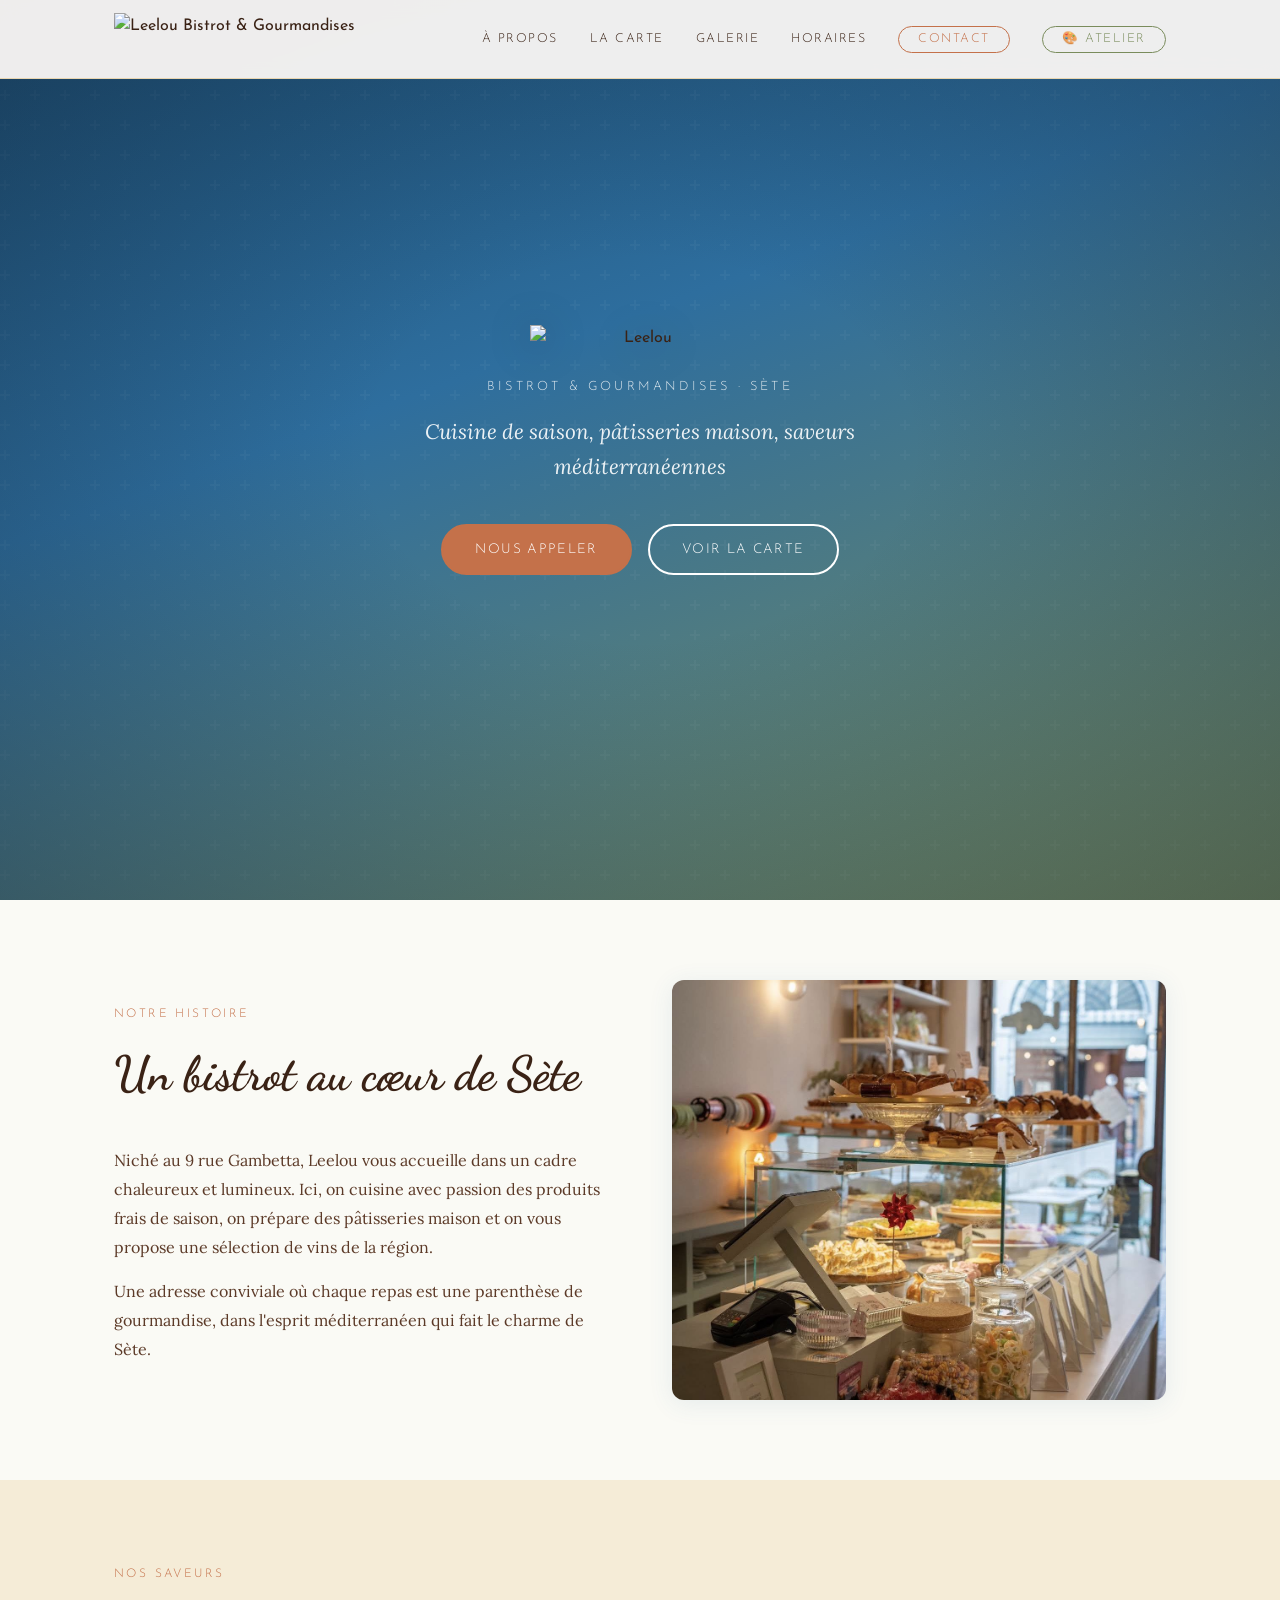
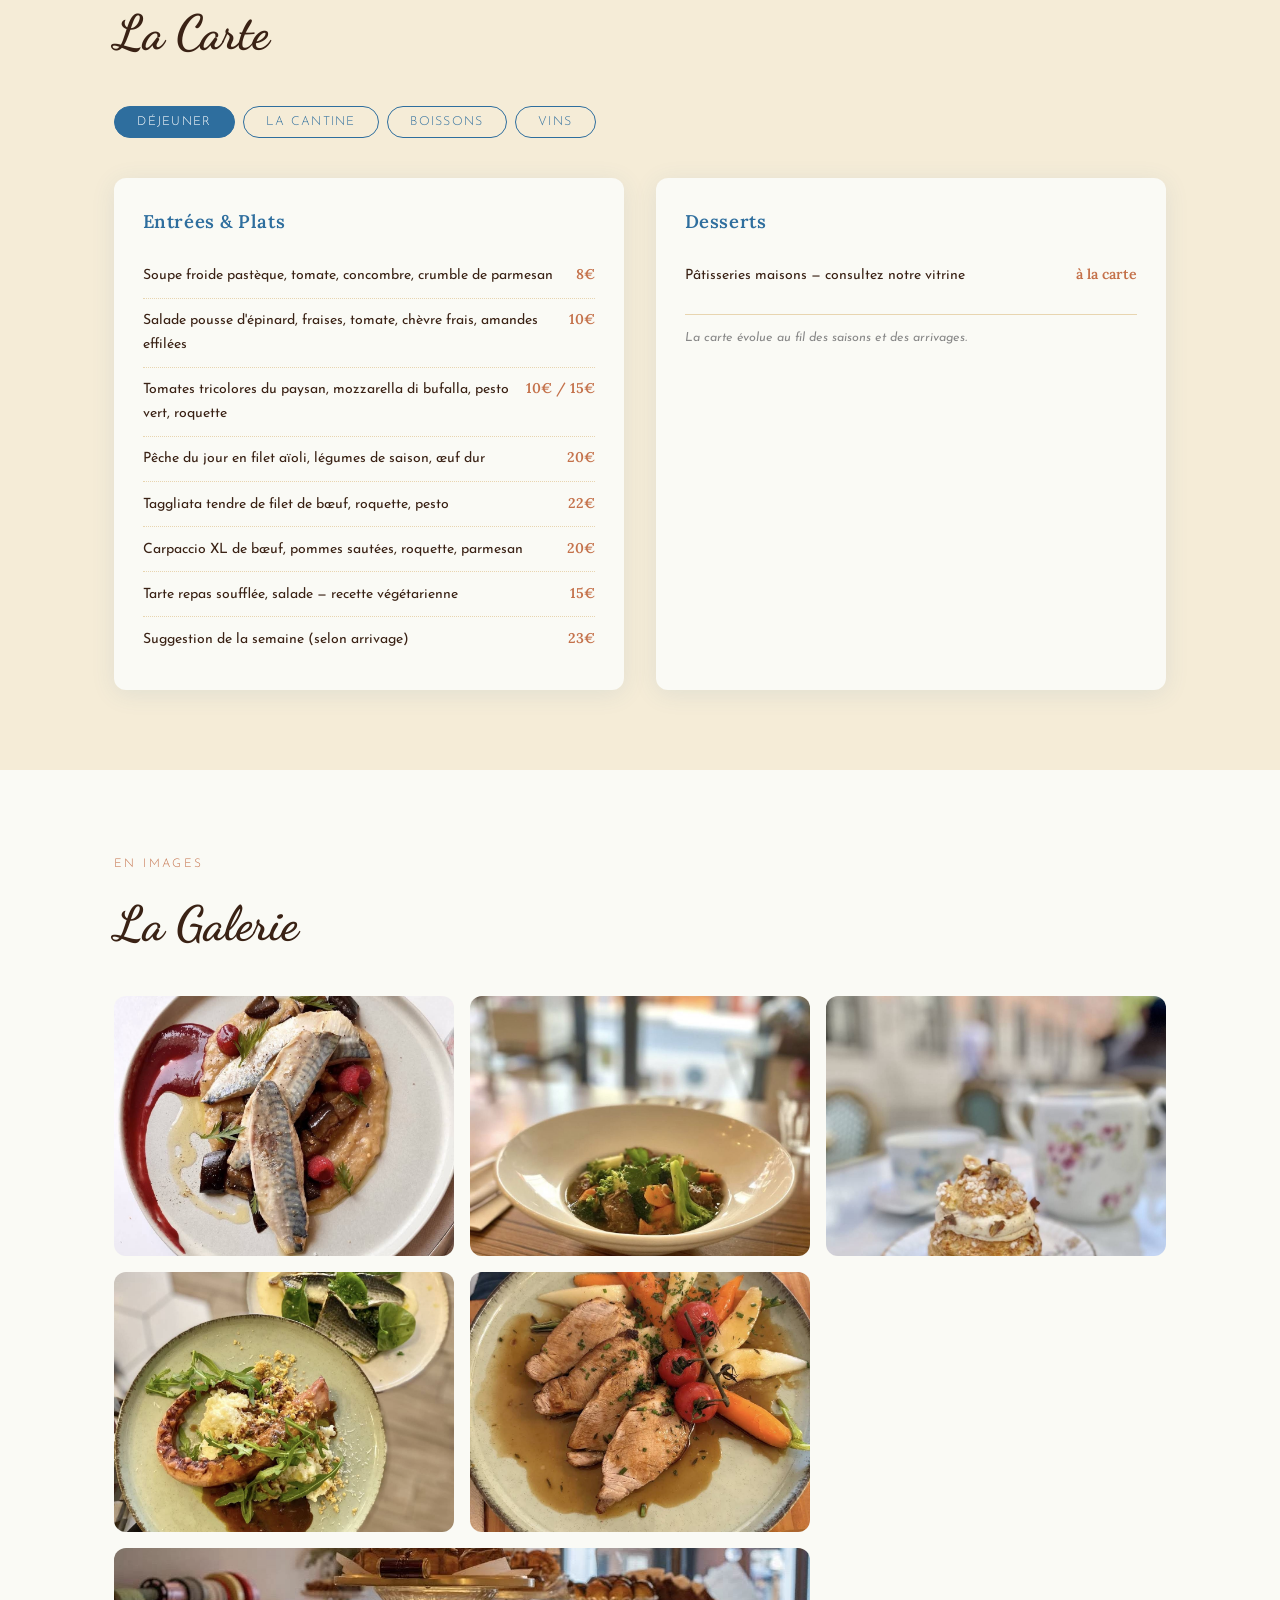
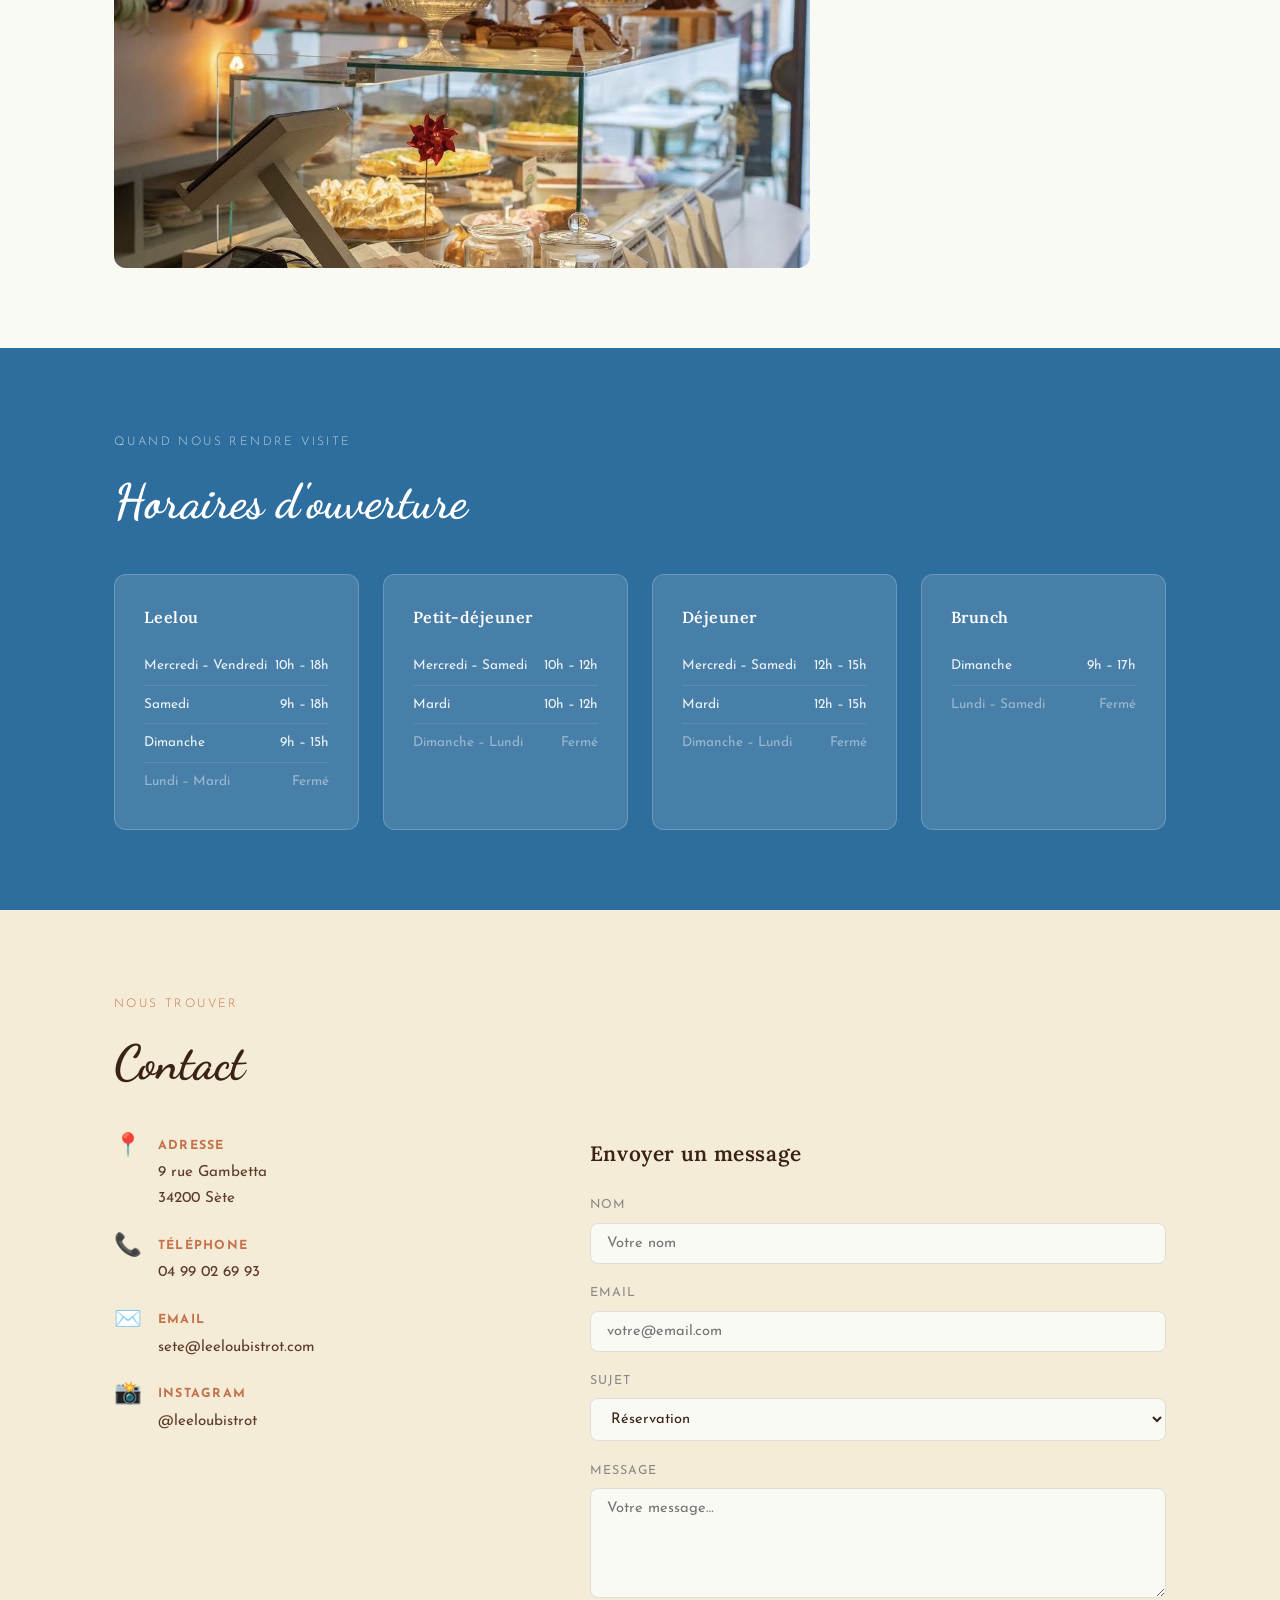
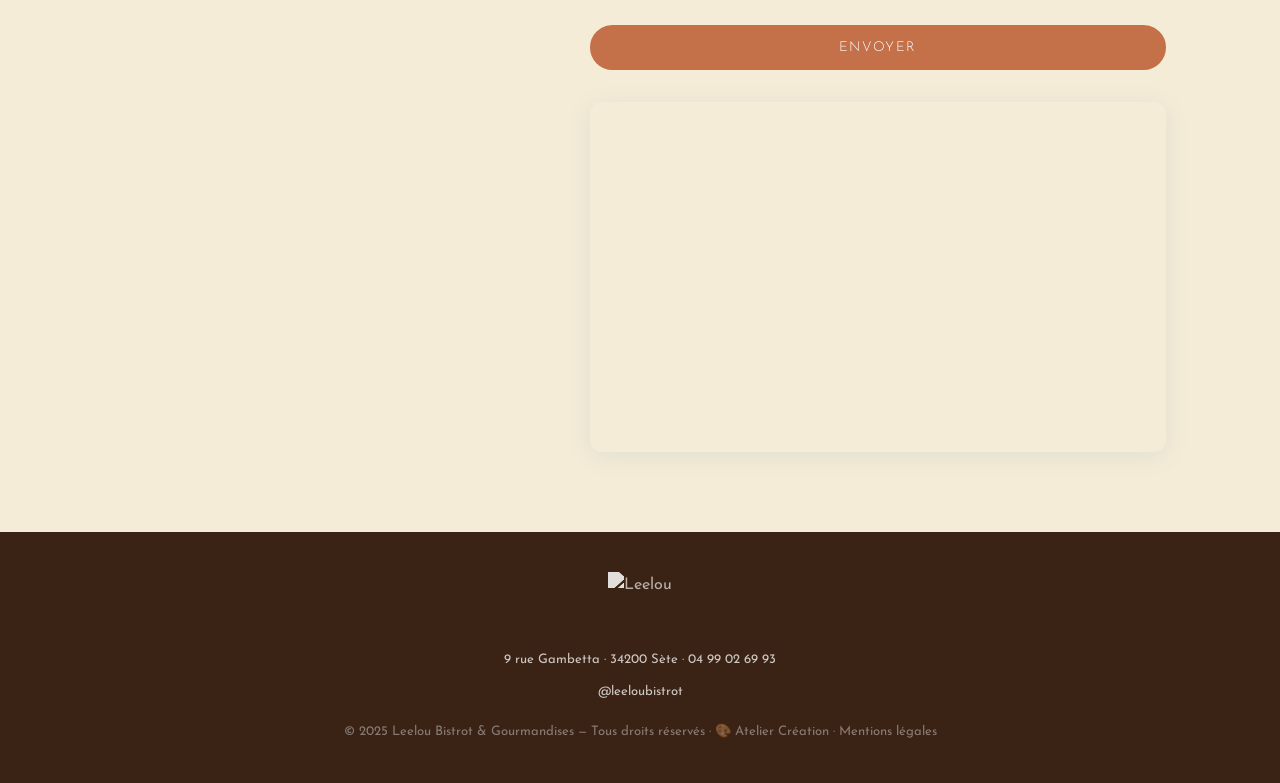
==== index.html @ f4ed57e7 "Page Leelou Atelier Création + lien depuis le bistrot - atelier.html : hero, ateliers pâtisserie/ren" ====
<!DOCTYPE html>
<html lang="fr">
<head>
  <meta charset="UTF-8" />
  <meta name="viewport" content="width=device-width, initial-scale=1.0" />
  <title>Leelou — Bistrot & Gourmandises · Sète</title>
  <meta name="description" content="Leelou Bistrot & Gourmandises à Sète. Cuisine de saison, pâtisseries maison, ambiance méditerranéenne. 9 rue Gambetta, 34200 Sète." />
  <link rel="preconnect" href="https://fonts.googleapis.com" />
  <link rel="preconnect" href="https://fonts.gstatic.com" crossorigin />
  <link href="https://fonts.googleapis.com/css2?family=Dancing+Script:wght@700&family=Josefin+Sans:wght@200;300;400&family=Lora:ital,wght@0,400;0,600;1,400&display=swap" rel="stylesheet" />
  <link rel="stylesheet" href="css/style.css" />

  <!-- Schema.org Restaurant -->
  <script type="application/ld+json">
  {
    "@context": "https://schema.org",
    "@type": "Restaurant",
    "name": "Leelou Bistrot & Gourmandises",
    "image": "images/interieur.jpg",
    "url": "",
    "telephone": "+33499026993",
    "email": "sete@leeloubistrot.com",
    "address": {
      "@type": "PostalAddress",
      "streetAddress": "9 rue Gambetta",
      "addressLocality": "Sète",
      "postalCode": "34200",
      "addressCountry": "FR"
    },
    "geo": {
      "@type": "GeoCoordinates",
      "latitude": 43.4053,
      "longitude": 3.6929
    },
    "servesCuisine": ["Française", "Méditerranéenne", "Bistrot"],
    "priceRange": "€€",
    "sameAs": ["https://www.instagram.com/leeloubistrot"],
    "openingHoursSpecification": [
      { "@type": "OpeningHoursSpecification", "dayOfWeek": "Wednesday", "opens": "10:00", "closes": "18:00" },
      { "@type": "OpeningHoursSpecification", "dayOfWeek": "Thursday",  "opens": "10:00", "closes": "18:00" },
      { "@type": "OpeningHoursSpecification", "dayOfWeek": "Friday",    "opens": "10:00", "closes": "18:00" },
      { "@type": "OpeningHoursSpecification", "dayOfWeek": "Saturday",  "opens": "09:00", "closes": "18:00" },
      { "@type": "OpeningHoursSpecification", "dayOfWeek": "Sunday",    "opens": "09:00", "closes": "15:00" },
      { "@type": "OpeningHoursSpecification", "dayOfWeek": "Tuesday",   "opens": "10:00", "closes": "18:00" }
    ]
  }
  </script>
</head>
<body>

  <!-- ========== HEADER / NAV ========== -->
  <header id="header">
    <nav class="nav-container">
      <a href="#hero" class="nav-logo">
        <img src="logo.svg" alt="Leelou Bistrot & Gourmandises" />
      </a>
      <button class="nav-toggle" aria-label="Menu">
        <span></span><span></span><span></span>
      </button>
      <ul class="nav-links">
        <li><a href="#apropos">À propos</a></li>
        <li><a href="#menu">La Carte</a></li>
        <li><a href="#galerie">Galerie</a></li>
        <li><a href="#horaires">Horaires</a></li>
        <li><a href="#contact" class="nav-cta">Contact</a></li>
        <li><a href="atelier.html" class="nav-atelier">🎨 Atelier</a></li>
      </ul>
    </nav>
  </header>

  <!-- ========== HERO ========== -->
  <section id="hero">
    <div class="hero-content">
      <img src="logo.svg" alt="Leelou" class="hero-logo" />
      <p class="hero-tagline">Bistrot & Gourmandises · Sète</p>
      <p class="hero-sub">Cuisine de saison, pâtisseries maison, saveurs méditerranéennes</p>
      <div class="hero-actions">
        <a href="tel:0499026993" class="btn btn-primary">Nous appeler</a>
        <a href="#menu" class="btn btn-secondary">Voir la carte</a>
      </div>
    </div>
    <div class="hero-overlay"></div>
  </section>

  <!-- ========== À PROPOS ========== -->
  <section id="apropos">
    <div class="container">
      <div class="apropos-grid">
        <div class="apropos-text">
          <span class="section-label">Notre histoire</span>
          <h2>Un bistrot au cœur de Sète</h2>
          <p>Niché au 9 rue Gambetta, Leelou vous accueille dans un cadre chaleureux et lumineux. Ici, on cuisine avec passion des produits frais de saison, on prépare des pâtisseries maison et on vous propose une sélection de vins de la région.</p>
          <p>Une adresse conviviale où chaque repas est une parenthèse de gourmandise, dans l'esprit méditerranéen qui fait le charme de Sète.</p>
        </div>
        <div class="apropos-image">
          <img src="images/interieur.jpg" alt="Intérieur Leelou Bistrot" />
        </div>
      </div>
    </div>
  </section>

  <!-- ========== MENU / CARTE ========== -->
  <section id="menu">
    <div class="container">
      <span class="section-label">Nos saveurs</span>
      <h2>La Carte</h2>

      <!-- Onglets menu -->
      <div class="menu-tabs">
        <button class="tab-btn active" data-tab="dejeuner">Déjeuner</button>
        <button class="tab-btn" data-tab="cantine">La Cantine</button>
        <button class="tab-btn" data-tab="boissons">Boissons</button>
        <button class="tab-btn" data-tab="vins">Vins</button>
      </div>

      <!-- Déjeuner -->
      <div class="tab-content active" id="tab-dejeuner">
        <div class="menu-grid">
          <div class="menu-category">
            <h3>Entrées & Plats</h3>
            <ul class="menu-list">
              <li><span class="dish-name">Soupe froide pastèque, tomate, concombre, crumble de parmesan</span><span class="dish-price">8€</span></li>
              <li><span class="dish-name">Salade pousse d'épinard, fraises, tomate, chèvre frais, amandes effilées</span><span class="dish-price">10€</span></li>
              <li><span class="dish-name">Tomates tricolores du paysan, mozzarella di bufalla, pesto vert, roquette</span><span class="dish-price">10€ / 15€</span></li>
              <li><span class="dish-name">Pêche du jour en filet aïoli, légumes de saison, œuf dur</span><span class="dish-price">20€</span></li>
              <li><span class="dish-name">Taggliata tendre de filet de bœuf, roquette, pesto</span><span class="dish-price">22€</span></li>
              <li><span class="dish-name">Carpaccio XL de bœuf, pommes sautées, roquette, parmesan</span><span class="dish-price">20€</span></li>
              <li><span class="dish-name">Tarte repas soufflée, salade — recette végétarienne</span><span class="dish-price">15€</span></li>
              <li><span class="dish-name">Suggestion de la semaine (selon arrivage)</span><span class="dish-price">23€</span></li>
            </ul>
          </div>
          <div class="menu-category">
            <h3>Desserts</h3>
            <ul class="menu-list">
              <li><span class="dish-name">Pâtisseries maisons — consultez notre vitrine</span><span class="dish-price">à la carte</span></li>
            </ul>
            <div class="menu-note">La carte évolue au fil des saisons et des arrivages.</div>
          </div>
        </div>
      </div>

      <!-- La Cantine -->
      <div class="tab-content" id="tab-cantine">
        <div class="cantine-block">
          <h3>La Cantine de Leelou</h3>
          <p class="cantine-desc">Du mardi au vendredi — hors week-end et jours fériés</p>
          <div class="cantine-formula">
            <div class="formula-card">
              <div class="formula-price">20€</div>
              <div class="formula-label">Plat + Dessert + Café</div>
            </div>
            <div class="formula-card">
              <div class="formula-price">16€</div>
              <div class="formula-label">Plat unique</div>
            </div>
          </div>
          <ul class="menu-list">
            <li><span class="dish-name">Un plat qui change toutes les semaines !</span></li>
            <li><span class="dish-name">Dessert signature : Tarte citron meringuée</span></li>
          </ul>
          <div class="menu-note">Formule déjeuner disponible également : Entrée+Plat ou Plat+Dessert 16,90€ — Entrée+Plat+Dessert 20,90€</div>
        </div>
      </div>

      <!-- Boissons -->
      <div class="tab-content" id="tab-boissons">
        <div class="menu-grid">
          <div class="menu-category">
            <h3>Eaux & Sodas</h3>
            <ul class="menu-list">
              <li><span class="dish-name">Perrier fines bulles 50cl / 1L</span><span class="dish-price">4,90€ / 8,50€</span></li>
              <li><span class="dish-name">Vittel 50cl</span><span class="dish-price">4,90€</span></li>
              <li><span class="dish-name">Coca-Cola / Zero 33cl</span><span class="dish-price">3,50€</span></li>
              <li><span class="dish-name">Lim'O Limonade Bio (Framboise-Hibiscus, Myrtille) 33cl</span><span class="dish-price">3,80€</span></li>
              <li><span class="dish-name">Jus Verger de Thau 100% pur jus 25cl</span><span class="dish-price">3,50€</span></li>
              <li><span class="dish-name">Citronnade Bio maison 50cl</span><span class="dish-price">4,50€</span></li>
              <li><span class="dish-name">Thé glacé maison 50cl</span><span class="dish-price">4,00€</span></li>
            </ul>
          </div>
          <div class="menu-category">
            <h3>Boissons Chaudes</h3>
            <ul class="menu-list">
              <li><span class="dish-name">Expresso / Allongé / Serré / Décaféiné</span><span class="dish-price">1,80€</span></li>
              <li><span class="dish-name">Noisette (expresso + mousse de lait)</span><span class="dish-price">1,90€</span></li>
              <li><span class="dish-name">Double expresso</span><span class="dish-price">3,00€</span></li>
              <li><span class="dish-name">Café Viennois</span><span class="dish-price">3,00€</span></li>
              <li><span class="dish-name">Latté (grand crème)</span><span class="dish-price">3,50€</span></li>
              <li><span class="dish-name">Cappuccino</span><span class="dish-price">3,50€</span></li>
              <li><span class="dish-name">Chocolat chaud à l'ancienne</span><span class="dish-price">5,00€</span></li>
              <li><span class="dish-name">Thés Palais des Thés (noirs, verts, rooibos, infusions)</span><span class="dish-price">4,00€</span></li>
            </ul>
          </div>
          <div class="menu-category">
            <h3>Apéritifs</h3>
            <ul class="menu-list">
              <li><span class="dish-name">Kir vin blanc (cassis, violette, fraise, pêche) 10cl</span><span class="dish-price">4,00€</span></li>
              <li><span class="dish-name">Ricard 4cl</span><span class="dish-price">3,00€</span></li>
              <li><span class="dish-name">Muscat de Frontignan 10cl</span><span class="dish-price">3,00€</span></li>
              <li><span class="dish-name">Bière Kiss'Wings Blonde/Blanche Bio 33cl</span><span class="dish-price">4,70€</span></li>
            </ul>
          </div>
        </div>
      </div>

      <!-- Vins -->
      <div class="tab-content" id="tab-vins">
        <div class="menu-grid">
          <div class="menu-category">
            <h3>Vins au Verre</h3>
            <p class="menu-subtitle">Domaine Le Clos Rivieral · Famille Valery · Massillan — Languedoc</p>
            <ul class="menu-list">
              <li><span class="dish-name">Rouge / Rosé / Blanc Bio — verre 12cl</span><span class="dish-price">3,70€</span></li>
              <li><span class="dish-name">1/4 de vin 20cl</span><span class="dish-price">6,00€</span></li>
              <li><span class="dish-name">1/2 de vin 37,5cl</span><span class="dish-price">9,00€</span></li>
              <li><span class="dish-name">Vendanges Oubliées 2015 — Blanc Liquoreux 6cl</span><span class="dish-price">4,00€</span></li>
            </ul>
          </div>
          <div class="menu-category">
            <h3>Vins en Bouteilles</h3>
            <ul class="menu-list wine-list">
              <li>
                <span class="dish-name">Merlot 2016 — Rouge <em>Arômes cerise et mûre</em></span>
                <span class="dish-price">16,50€</span>
              </li>
              <li>
                <span class="dish-name">Soirs Illuminés Bio 2014 — Rouge <em>Rond, élégant, tanins présents</em></span>
                <span class="dish-price">24,80€</span>
              </li>
              <li>
                <span class="dish-name">Domaine de Montcalm Bio 2019 — Rosé <em>Notes souples, gris saumonée</em></span>
                <span class="dish-price">19,80€</span>
              </li>
              <li>
                <span class="dish-name">Domaine Reine Juliette 2021 — Blanc AOP Picpoul <em>Notes citronnées, iodées</em></span>
                <span class="dish-price">19,80€</span>
              </li>
            </ul>
            <div class="menu-note">Les boissons alcoolisées sont servies uniquement lors d'un repas complet.</div>
          </div>
        </div>
      </div>

    </div>
  </section>

  <!-- ========== GALERIE ========== -->
  <section id="galerie">
    <div class="container">
      <span class="section-label">En images</span>
      <h2>La Galerie</h2>
      <div class="galerie-grid">
        <div class="galerie-item"><img src="images/plat1.jpg" alt="Maquereau rôti, aubergines confites, framboises" /></div>
        <div class="galerie-item"><img src="images/plat2.jpg" alt="Mijoté de bœuf aux légumes de saison" /></div>
        <div class="galerie-item"><img src="images/plat3.jpg" alt="Chou à la crème pralinée — pâtisserie maison" /></div>
        <div class="galerie-item"><img src="images/plat4.jpg" alt="Tarte soufflée et poisson du jour" /></div>
        <div class="galerie-item"><img src="images/plat5.jpg" alt="Filet mignon de porc en tagliata" /></div>
        <div class="galerie-item galerie-item--large"><img src="images/interieur.jpg" alt="Intérieur Leelou Bistrot — vitrine pâtisseries" /></div>
      </div>
    </div>
  </section>

  <!-- ========== HORAIRES ========== -->
  <section id="horaires">
    <div class="container">
      <span class="section-label">Quand nous rendre visite</span>
      <h2>Horaires d'ouverture</h2>
      <div class="horaires-grid">

        <div class="horaires-card">
          <h3>Leelou</h3>
          <ul>
            <li><span>Mercredi – Vendredi</span><span>10h – 18h</span></li>
            <li><span>Samedi</span><span>9h – 18h</span></li>
            <li><span>Dimanche</span><span>9h – 15h</span></li>
            <li class="fermé"><span>Lundi – Mardi</span><span>Fermé</span></li>
          </ul>
        </div>

        <div class="horaires-card">
          <h3>Petit-déjeuner</h3>
          <ul>
            <li><span>Mercredi – Samedi</span><span>10h – 12h</span></li>
            <li><span>Mardi</span><span>10h – 12h</span></li>
            <li class="fermé"><span>Dimanche – Lundi</span><span>Fermé</span></li>
          </ul>
        </div>

        <div class="horaires-card">
          <h3>Déjeuner</h3>
          <ul>
            <li><span>Mercredi – Samedi</span><span>12h – 15h</span></li>
            <li><span>Mardi</span><span>12h – 15h</span></li>
            <li class="fermé"><span>Dimanche – Lundi</span><span>Fermé</span></li>
          </ul>
        </div>

        <div class="horaires-card">
          <h3>Brunch</h3>
          <ul>
            <li><span>Dimanche</span><span>9h – 17h</span></li>
            <li class="fermé"><span>Lundi – Samedi</span><span>Fermé</span></li>
          </ul>
        </div>

      </div>
    </div>
  </section>

  <!-- ========== CONTACT ========== -->
  <section id="contact">
    <div class="container">
      <span class="section-label">Nous trouver</span>
      <h2>Contact</h2>
      <div class="contact-grid">
        <div class="contact-info">
          <div class="contact-item">
            <span class="contact-icon">📍</span>
            <div>
              <strong>Adresse</strong>
              <p>9 rue Gambetta<br />34200 Sète</p>
            </div>
          </div>
          <div class="contact-item">
            <span class="contact-icon">📞</span>
            <div>
              <strong>Téléphone</strong>
              <p><a href="tel:0499026993">04 99 02 69 93</a></p>
            </div>
          </div>
          <div class="contact-item">
            <span class="contact-icon">✉️</span>
            <div>
              <strong>Email</strong>
              <p><a href="mailto:sete@leeloubistrot.com">sete@leeloubistrot.com</a></p>
            </div>
          </div>
          <div class="contact-item">
            <span class="contact-icon">📸</span>
            <div>
              <strong>Instagram</strong>
              <p><a href="https://www.instagram.com/leeloubistrot" target="_blank" rel="noopener">@leeloubistrot</a></p>
            </div>
          </div>
        </div>
        <div class="contact-right">
          <form class="contact-form" id="contactForm" action="mailto:sete@leeloubistrot.com" method="POST" enctype="text/plain">
            <h3>Envoyer un message</h3>
            <div class="form-group">
              <label for="nom">Nom</label>
              <input type="text" id="nom" name="nom" placeholder="Votre nom" required />
            </div>
            <div class="form-group">
              <label for="email">Email</label>
              <input type="email" id="email" name="email" placeholder="votre@email.com" required />
            </div>
            <div class="form-group">
              <label for="sujet">Sujet</label>
              <select id="sujet" name="sujet">
                <option value="reservation">Réservation</option>
                <option value="brunch">Brunch du dimanche</option>
                <option value="info">Renseignement</option>
                <option value="autre">Autre</option>
              </select>
            </div>
            <div class="form-group">
              <label for="message">Message</label>
              <textarea id="message" name="message" rows="4" placeholder="Votre message…" required></textarea>
            </div>
            <button type="submit" class="btn btn-primary form-submit">Envoyer</button>
          </form>

          <div class="contact-map">
          <iframe
            src="https://www.google.com/maps/embed?pb=!1m18!1m12!1m3!1d2891.0!2d3.6976!3d43.4048!2m3!1f0!2f0!3f0!3m2!1i1024!2i768!4f13.1!3m3!1m2!1s0x12b10b3c6a3b0001%3A0x1!2s9+Rue+Gambetta%2C+34200+S%C3%A8te!5e0!3m2!1sfr!2sfr!4v1"
            width="100%"
            height="350"
            style="border:0;"
            allowfullscreen=""
            loading="lazy"
            referrerpolicy="no-referrer-when-downgrade"
            title="Leelou Bistrot — 9 rue Gambetta, Sète">
          </iframe>
          </div>
        </div>
      </div>
    </div>
  </section>

  <!-- ========== FOOTER ========== -->
  <footer id="footer">
    <div class="container footer-inner">
      <img src="logo.svg" alt="Leelou" class="footer-logo" />
      <p>9 rue Gambetta · 34200 Sète · <a href="tel:0499026993">04 99 02 69 93</a></p>
      <p><a href="https://www.instagram.com/leeloubistrot" target="_blank" rel="noopener">@leeloubistrot</a></p>
      <p class="footer-copy">© 2025 Leelou Bistrot & Gourmandises — Tous droits réservés · <a href="atelier.html">🎨 Atelier Création</a> · <a href="mentions-legales.html">Mentions légales</a></p>
    </div>
  </footer>

  <script src="js/main.js"></script>
</body>
</html>
---- css/style.css ----
/* =============================================
   LEELOU BISTROT — Feuille de style principale
   ============================================= */

/* ---------- VARIABLES & RESET ---------- */
:root {
  --bleu:       #2E6E9E;
  --bleu-clair: #4a8ab8;
  --beige:      #F5ECD7;
  --beige-dark: #e8d5b0;
  --olive:      #7A8C5C;
  --terra:      #C4714A;
  --blanc:      #FAFAF5;
  --brun:       #3a2215;
  --brun-light: #5c3a28;
  --gris:       #888;

  --font-script: 'Dancing Script', cursive;
  --font-title:  'Lora', serif;
  --font-body:   'Josefin Sans', sans-serif;

  --radius: 12px;
  --shadow: 0 4px 24px rgba(46,110,158,0.10);
  --transition: 0.3s ease;
}

*, *::before, *::after { box-sizing: border-box; margin: 0; padding: 0; }

html { scroll-behavior: smooth; font-size: 16px; }

body {
  font-family: var(--font-body);
  background: var(--blanc);
  color: var(--brun);
  line-height: 1.7;
}

img { max-width: 100%; display: block; }
a { color: inherit; text-decoration: none; }
ul { list-style: none; }

.container {
  max-width: 1100px;
  margin: 0 auto;
  padding: 0 1.5rem;
}

/* ---------- TYPOGRAPHIE ---------- */
h2 {
  font-family: var(--font-script);
  font-size: clamp(2rem, 5vw, 3rem);
  color: var(--brun);
  margin-bottom: 2rem;
}

h3 {
  font-family: var(--font-title);
  font-size: 1.15rem;
  font-weight: 600;
  color: var(--bleu);
  margin-bottom: 1rem;
  letter-spacing: 0.03em;
}

.section-label {
  display: inline-block;
  font-family: var(--font-body);
  font-size: 0.75rem;
  font-weight: 300;
  letter-spacing: 0.2em;
  text-transform: uppercase;
  color: var(--terra);
  margin-bottom: 0.5rem;
}

/* ---------- BOUTONS ---------- */
.btn {
  display: inline-block;
  padding: 0.75rem 2rem;
  border-radius: 50px;
  font-family: var(--font-body);
  font-size: 0.85rem;
  font-weight: 300;
  letter-spacing: 0.1em;
  text-transform: uppercase;
  transition: var(--transition);
  cursor: pointer;
}

.btn-primary {
  background: var(--terra);
  color: #fff;
  border: 2px solid var(--terra);
}
.btn-primary:hover { background: #a85a36; border-color: #a85a36; }

.btn-secondary {
  background: transparent;
  color: #fff;
  border: 2px solid #fff;
}
.btn-secondary:hover { background: rgba(255,255,255,0.15); }

/* ---------- HEADER / NAV ---------- */
#header {
  position: fixed;
  top: 0; left: 0; right: 0;
  z-index: 100;
  padding: 0.8rem 0;
  background: rgba(250,247,245,0.95);
  backdrop-filter: blur(8px);
  border-bottom: 1px solid var(--beige-dark);
  transition: var(--transition);
}

.nav-container {
  max-width: 1100px;
  margin: 0 auto;
  padding: 0 1.5rem;
  display: flex;
  align-items: center;
  justify-content: space-between;
  gap: 1rem;
}

.nav-logo img { height: 52px; width: auto; }

.nav-links {
  display: flex;
  align-items: center;
  gap: 2rem;
}

.nav-links a {
  font-size: 0.78rem;
  font-weight: 300;
  letter-spacing: 0.12em;
  text-transform: uppercase;
  color: var(--brun);
  transition: color var(--transition);
}
.nav-links a:hover { color: var(--bleu); }

.nav-cta {
  padding: 0.4rem 1.2rem;
  border: 1.5px solid var(--terra);
  border-radius: 50px;
  color: var(--terra) !important;
}
.nav-cta:hover { background: var(--terra); color: #fff !important; }

.nav-atelier {
  padding: 0.4rem 1.2rem;
  border: 1.5px solid var(--olive);
  border-radius: 50px;
  color: var(--olive) !important;
}
.nav-atelier:hover { background: var(--olive); color: #fff !important; }

.nav-toggle {
  display: none;
  flex-direction: column;
  gap: 5px;
  background: none;
  border: none;
  cursor: pointer;
  padding: 4px;
}
.nav-toggle span {
  display: block;
  width: 24px; height: 2px;
  background: var(--brun);
  transition: var(--transition);
}

/* ---------- HERO ---------- */
#hero {
  position: relative;
  min-height: 100vh;
  display: flex;
  align-items: center;
  justify-content: center;
  text-align: center;
  background:
    linear-gradient(160deg, #1a4a6e 0%, #2E6E9E 40%, #7A8C5C 100%);
  overflow: hidden;
}

#hero::before {
  content: '';
  position: absolute;
  inset: 0;
  background: url("data:image/svg+xml,%3Csvg width='60' height='60' viewBox='0 0 60 60' xmlns='http://www.w3.org/2000/svg'%3E%3Cg fill='none' fill-rule='evenodd'%3E%3Cg fill='%23ffffff' fill-opacity='0.03'%3E%3Cpath d='M36 34v-4h-2v4h-4v2h4v4h2v-4h4v-2h-4zm0-30V0h-2v4h-4v2h4v4h2V6h4V4h-4zM6 34v-4H4v4H0v2h4v4h2v-4h4v-2H6zM6 4V0H4v4H0v2h4v4h2V6h4V4H6z'/%3E%3C/g%3E%3C/g%3E%3C/svg%3E");
}

.hero-overlay {
  position: absolute;
  inset: 0;
  background: radial-gradient(ellipse at center, transparent 30%, rgba(20,40,60,0.4) 100%);
}

.hero-content {
  position: relative;
  z-index: 2;
  padding: 2rem 1.5rem;
}

.hero-logo {
  width: min(220px, 55vw);
  margin: 0 auto 1.5rem;
  filter: drop-shadow(0 4px 20px rgba(0,0,0,0.3));
}

.hero-tagline {
  font-family: var(--font-body);
  font-size: 0.8rem;
  font-weight: 300;
  letter-spacing: 0.25em;
  text-transform: uppercase;
  color: rgba(255,255,255,0.85);
  margin-bottom: 1rem;
}

.hero-sub {
  font-family: var(--font-title);
  font-style: italic;
  font-size: clamp(1rem, 2.5vw, 1.3rem);
  color: rgba(255,255,255,0.9);
  max-width: 500px;
  margin: 0 auto 2.5rem;
}

.hero-actions {
  display: flex;
  gap: 1rem;
  justify-content: center;
  flex-wrap: wrap;
}

/* ---------- SECTIONS COMMUNES ---------- */
section { padding: 5rem 0; }

#apropos { background: var(--blanc); }
#menu    { background: var(--beige); }
#galerie { background: var(--blanc); }
#horaires { background: var(--bleu); color: #fff; }
#horaires h2, #horaires .section-label { color: #fff; }
#horaires .section-label { color: rgba(255,255,255,0.7); }
#contact { background: var(--beige); }

/* ---------- À PROPOS ---------- */
.apropos-grid {
  display: grid;
  grid-template-columns: 1fr 1fr;
  gap: 4rem;
  align-items: center;
}

.apropos-text p {
  font-family: var(--font-title);
  font-size: 1rem;
  color: var(--brun-light);
  margin-bottom: 1rem;
  line-height: 1.8;
}

.apropos-image img {
  border-radius: var(--radius);
  object-fit: cover;
  width: 100%;
  height: 420px;
  box-shadow: var(--shadow);
}

/* ---------- MENU TABS ---------- */
.menu-tabs {
  display: flex;
  gap: 0.5rem;
  flex-wrap: wrap;
  margin-bottom: 2.5rem;
}

.tab-btn {
  padding: 0.55rem 1.4rem;
  border-radius: 50px;
  border: 1.5px solid var(--bleu);
  background: transparent;
  color: var(--bleu);
  font-family: var(--font-body);
  font-size: 0.78rem;
  font-weight: 300;
  letter-spacing: 0.1em;
  text-transform: uppercase;
  cursor: pointer;
  transition: var(--transition);
}
.tab-btn:hover,
.tab-btn.active {
  background: var(--bleu);
  color: #fff;
}

.tab-content { display: none; }
.tab-content.active { display: block; }

.menu-grid {
  display: grid;
  grid-template-columns: repeat(auto-fit, minmax(280px, 1fr));
  gap: 2rem;
}

.menu-category {
  background: var(--blanc);
  border-radius: var(--radius);
  padding: 1.8rem;
  box-shadow: var(--shadow);
}

.menu-subtitle {
  font-size: 0.78rem;
  color: var(--gris);
  margin-bottom: 1rem;
  font-style: italic;
}

.menu-list li {
  display: flex;
  justify-content: space-between;
  align-items: baseline;
  gap: 0.5rem;
  padding: 0.6rem 0;
  border-bottom: 1px dotted var(--beige-dark);
  font-size: 0.88rem;
}
.menu-list li:last-child { border-bottom: none; }

.dish-name { flex: 1; color: var(--brun); }
.dish-name em { display: block; font-size: 0.78rem; color: var(--gris); font-style: italic; }
.dish-price {
  font-family: var(--font-title);
  font-weight: 600;
  color: var(--terra);
  white-space: nowrap;
  font-size: 0.88rem;
}

.menu-note {
  margin-top: 1rem;
  font-size: 0.78rem;
  color: var(--gris);
  font-style: italic;
  border-top: 1px solid var(--beige-dark);
  padding-top: 0.8rem;
}

/* La Cantine */
.cantine-block {
  background: var(--blanc);
  border-radius: var(--radius);
  padding: 2.5rem;
  max-width: 700px;
  margin: 0 auto;
  text-align: center;
  box-shadow: var(--shadow);
}
.cantine-block h3 { font-size: 1.5rem; }
.cantine-desc { font-size: 0.85rem; color: var(--gris); margin-bottom: 2rem; }

.cantine-formula {
  display: flex;
  gap: 1.5rem;
  justify-content: center;
  margin-bottom: 2rem;
  flex-wrap: wrap;
}
.formula-card {
  background: var(--beige);
  border-radius: var(--radius);
  padding: 1.2rem 2rem;
  min-width: 140px;
}
.formula-price {
  font-family: var(--font-script);
  font-size: 2.2rem;
  color: var(--terra);
}
.formula-label {
  font-size: 0.78rem;
  color: var(--brun-light);
  font-weight: 300;
  letter-spacing: 0.05em;
}

.cantine-block .menu-list li { justify-content: center; }

/* ---------- GALERIE ---------- */
.galerie-grid {
  display: grid;
  grid-template-columns: repeat(3, 1fr);
  grid-template-rows: auto auto;
  gap: 1rem;
}

.galerie-item img {
  width: 100%;
  height: 260px;
  object-fit: cover;
  border-radius: var(--radius);
  transition: transform var(--transition), box-shadow var(--transition);
}
.galerie-item:hover img {
  transform: scale(1.03);
  box-shadow: 0 8px 32px rgba(0,0,0,0.18);
}

.galerie-item--large {
  grid-column: span 2;
}
.galerie-item--large img { height: 320px; }

/* ---------- HORAIRES ---------- */
.horaires-grid {
  display: grid;
  grid-template-columns: repeat(auto-fit, minmax(220px, 1fr));
  gap: 1.5rem;
}

.horaires-card {
  background: rgba(255,255,255,0.12);
  border: 1px solid rgba(255,255,255,0.2);
  border-radius: var(--radius);
  padding: 1.8rem;
}
.horaires-card h3 { color: #fff; font-size: 1rem; }

.horaires-card ul li {
  display: flex;
  justify-content: space-between;
  padding: 0.45rem 0;
  font-size: 0.85rem;
  border-bottom: 1px solid rgba(255,255,255,0.1);
  color: rgba(255,255,255,0.9);
}
.horaires-card ul li:last-child { border-bottom: none; }
.horaires-card ul li.fermé { color: rgba(255,255,255,0.45); }

/* ---------- CONTACT ---------- */
.contact-grid {
  display: grid;
  grid-template-columns: 1fr 1.4fr;
  gap: 3rem;
  align-items: start;
}

.contact-info { display: flex; flex-direction: column; gap: 1.5rem; }

.contact-item {
  display: flex;
  align-items: flex-start;
  gap: 1rem;
}
.contact-icon { font-size: 1.4rem; line-height: 1; }
.contact-item strong { display: block; font-size: 0.78rem; letter-spacing: 0.1em; text-transform: uppercase; color: var(--terra); margin-bottom: 0.2rem; }
.contact-item p, .contact-item a { font-size: 0.95rem; color: var(--brun-light); }
.contact-item a:hover { color: var(--bleu); }

.contact-map iframe {
  border-radius: var(--radius);
  box-shadow: var(--shadow);
}

/* ---------- FOOTER ---------- */
#footer {
  background: var(--brun);
  color: rgba(255,255,255,0.75);
  padding: 2.5rem 0;
  text-align: center;
}

.footer-inner { display: flex; flex-direction: column; align-items: center; gap: 0.6rem; }
.footer-logo { height: 60px; width: auto; filter: brightness(0) invert(1); opacity: 0.85; margin-bottom: 0.5rem; }
.footer-inner p { font-size: 0.82rem; }
.footer-inner a:hover { color: #fff; }
.footer-copy { font-size: 0.72rem; color: rgba(255,255,255,0.4); margin-top: 0.5rem; }

/* ---------- RESPONSIVE MOBILE ---------- */
@media (max-width: 768px) {
  section { padding: 3.5rem 0; }

  /* Nav */
  .nav-links {
    display: none;
    flex-direction: column;
    position: absolute;
    top: 100%; left: 0; right: 0;
    background: var(--blanc);
    padding: 1.5rem;
    gap: 1.2rem;
    border-bottom: 1px solid var(--beige-dark);
    box-shadow: 0 8px 24px rgba(0,0,0,0.08);
  }
  .nav-links.open { display: flex; }
  .nav-toggle { display: flex; }

  /* Hero */
  .hero-actions { flex-direction: column; align-items: center; }

  /* À propos */
  .apropos-grid { grid-template-columns: 1fr; gap: 2rem; }
  .apropos-image img { height: 260px; }

  /* Galerie */
  .galerie-grid { grid-template-columns: 1fr 1fr; }
  .galerie-item--large { grid-column: span 2; }
  .galerie-item img { height: 180px; }
  .galerie-item--large img { height: 220px; }

  /* Contact */
  .contact-grid { grid-template-columns: 1fr; }
}

@media (max-width: 480px) {
  .galerie-grid { grid-template-columns: 1fr; }
  .galerie-item--large { grid-column: span 1; }
  .horaires-grid { grid-template-columns: 1fr; }
  .menu-grid { grid-template-columns: 1fr; }
}

/* ---------- ANIMATIONS ---------- */
.fade-in {
  opacity: 0;
  transform: translateY(24px);
  transition: opacity 0.6s ease, transform 0.6s ease;
}
.fade-in.visible {
  opacity: 1;
  transform: translateY(0);
}


/* ---------- STATUS BADGE (Ouvert/Fermé) ---------- */
.status-badge {
  font-size: 0.72rem;
  font-weight: 400;
  letter-spacing: 0.08em;
  padding: 0.25rem 0.8rem;
  border-radius: 50px;
  display: none;
}
.status-badge.open  { display:inline-block; background:#d4edda; color:#1a6632; }
.status-badge.closed{ display:inline-block; background:#f8d7da; color:#842029; }

/* ---------- BOUTON FLOTTANT ---------- */
.btn-float {
  position: fixed;
  bottom: 2rem;
  right: 2rem;
  z-index: 200;
  display: flex;
  align-items: center;
  gap: 0.5rem;
  background: var(--terra);
  color: #fff;
  padding: 0.8rem 1.4rem;
  border-radius: 50px;
  box-shadow: 0 4px 20px rgba(196,113,74,0.45);
  font-size: 0.85rem;
  font-family: var(--font-body);
  font-weight: 400;
  letter-spacing: 0.05em;
  transition: transform var(--transition), box-shadow var(--transition);
}
.btn-float:hover {
  transform: translateY(-3px);
  box-shadow: 0 8px 28px rgba(196,113,74,0.55);
}
.btn-float__icon { font-size: 1.1rem; }

/* ---------- BRUNCH ---------- */
#brunch { background: var(--beige); }

.brunch-grid {
  display: grid;
  grid-template-columns: 1fr 1fr;
  gap: 4rem;
  align-items: center;
}

.brunch-image img {
  width: 100%;
  height: 460px;
  object-fit: cover;
  border-radius: var(--radius);
  box-shadow: var(--shadow);
}

.brunch-text p {
  font-family: var(--font-title);
  font-size: 1rem;
  color: var(--brun-light);
  line-height: 1.8;
  margin-bottom: 2rem;
}

.brunch-horaire {
  display: inline-flex;
  align-items: center;
  gap: 1rem;
  background: var(--bleu);
  color: #fff;
  padding: 0.8rem 1.5rem;
  border-radius: var(--radius);
  margin-bottom: 1.5rem;
}
.brunch-day  { font-size: 0.78rem; letter-spacing: 0.12em; text-transform: uppercase; opacity: 0.8; }
.brunch-time { font-family: var(--font-script); font-size: 1.4rem; }

.btn-brunch {
  display: inline-block;
  background: var(--terra);
  color: #fff;
  padding: 0.8rem 2rem;
  border-radius: 50px;
  font-size: 0.85rem;
  font-family: var(--font-body);
  letter-spacing: 0.08em;
  transition: var(--transition);
}
.btn-brunch:hover { background: #a85a36; }

/* ---------- CARROUSEL MOBILE ---------- */
.galerie-carousel { display: none; }

.carousel-track {
  display: flex;
  overflow-x: auto;
  scroll-snap-type: x mandatory;
  gap: 0.8rem;
  padding-bottom: 1rem;
  scrollbar-width: none;
}
.carousel-track::-webkit-scrollbar { display: none; }

.carousel-slide {
  flex: 0 0 85vw;
  scroll-snap-align: center;
}
.carousel-slide img {
  width: 100%;
  height: 260px;
  object-fit: cover;
  border-radius: var(--radius);
}

.carousel-dots {
  display: flex;
  justify-content: center;
  gap: 6px;
  margin-top: 0.8rem;
}
.carousel-dot {
  width: 8px; height: 8px;
  border-radius: 50%;
  background: var(--beige-dark);
  border: none;
  cursor: pointer;
  transition: var(--transition);
}
.carousel-dot.active { background: var(--bleu); transform: scale(1.2); }

@media (max-width: 768px) {
  .galerie-grid    { display: none; }
  .galerie-carousel{ display: block; }
  .brunch-grid     { grid-template-columns: 1fr; gap: 2rem; }
  .brunch-image img{ height: 280px; }
  .btn-float__text { display: none; }
  .btn-float       { padding: 0.9rem; border-radius: 50%; }
  .petitdej-grid   { grid-template-columns: 1fr; gap: 2rem; }
  .petitdej-image img{ height: 240px; }
}

/* ---------- NAV ACTIVE ---------- */
.nav-links a.active { color: var(--terra); }

/* ---------- HAMBURGER ANIMÉ ---------- */
.nav-toggle.open span:nth-child(1) { transform: translateY(7px) rotate(45deg); }
.nav-toggle.open span:nth-child(2) { opacity: 0; transform: scaleX(0); }
.nav-toggle.open span:nth-child(3) { transform: translateY(-7px) rotate(-45deg); }
.nav-toggle span { transform-origin: center; }

/* ---------- BOUTON RETOUR EN HAUT ---------- */
.back-top {
  position: fixed;
  bottom: 5.5rem;
  right: 2rem;
  z-index: 200;
  width: 44px; height: 44px;
  border-radius: 50%;
  background: var(--bleu);
  color: #fff;
  border: none;
  font-size: 1.2rem;
  cursor: pointer;
  box-shadow: 0 4px 16px rgba(46,110,158,0.35);
  opacity: 0;
  pointer-events: none;
  transition: opacity var(--transition), transform var(--transition);
}
.back-top.visible { opacity: 1; pointer-events: auto; }
.back-top:hover   { transform: translateY(-3px); }

/* ---------- PETIT-DÉJEUNER ---------- */
#petitdej { background: var(--blanc); }

.petitdej-grid {
  display: grid;
  grid-template-columns: 1fr 1fr;
  gap: 4rem;
  align-items: center;
}
.petitdej-image img {
  width: 100%;
  height: 380px;
  object-fit: cover;
  border-radius: var(--radius);
  box-shadow: var(--shadow);
}
.petitdej-text p {
  font-family: var(--font-title);
  font-size: 1rem;
  color: var(--brun-light);
  line-height: 1.8;
  margin-bottom: 1.5rem;
}
.petitdej-horaires { display: flex; flex-direction: column; gap: 0.6rem; }
.petitdej-slot {
  display: flex;
  justify-content: space-between;
  align-items: center;
  padding: 0.6rem 1rem;
  background: var(--beige);
  border-radius: 8px;
  font-size: 0.88rem;
  color: var(--brun);
}
.petitdej-slot span:last-child { font-family: var(--font-title); font-weight: 600; color: var(--bleu); }

/* ---------- AVIS CLIENTS ---------- */
#avis { background: var(--beige); }

.avis-grid {
  display: grid;
  grid-template-columns: repeat(3, 1fr);
  gap: 1.5rem;
}
.avis-card {
  background: var(--blanc);
  border-radius: var(--radius);
  padding: 2rem;
  box-shadow: var(--shadow);
  display: flex;
  flex-direction: column;
  gap: 1rem;
}
.avis-stars { color: #f4b942; font-size: 1.1rem; letter-spacing: 2px; }
.avis-card p {
  font-family: var(--font-title);
  font-style: italic;
  font-size: 0.95rem;
  color: var(--brun-light);
  line-height: 1.7;
  flex: 1;
}
.avis-author {
  font-size: 0.78rem;
  font-weight: 300;
  letter-spacing: 0.1em;
  color: var(--gris);
  text-transform: uppercase;
}

@media (max-width: 768px) {
  .avis-grid { grid-template-columns: 1fr; }
}

/* ---------- CONTACT FORM ---------- */
.contact-grid {
  display: grid;
  grid-template-columns: 1fr 1.4fr;
  gap: 4rem;
  align-items: start;
}
.contact-right { display: flex; flex-direction: column; gap: 2rem; }

.contact-form h3 {
  font-family: var(--font-title);
  font-size: 1.3rem;
  color: var(--brun);
  margin-bottom: 1.5rem;
}
.form-group {
  display: flex;
  flex-direction: column;
  gap: 0.4rem;
  margin-bottom: 1.2rem;
}
.form-group label {
  font-size: 0.78rem;
  font-weight: 400;
  letter-spacing: 0.08em;
  text-transform: uppercase;
  color: var(--gris);
}
.form-group input,
.form-group select,
.form-group textarea {
  width: 100%;
  padding: 0.75rem 1rem;
  border: 1.5px solid #ddd;
  border-radius: 8px;
  background: var(--blanc);
  font-family: var(--font-body);
  font-size: 0.92rem;
  color: var(--brun);
  transition: border-color 0.2s;
  outline: none;
  box-sizing: border-box;
}
.form-group input:focus,
.form-group select:focus,
.form-group textarea:focus {
  border-color: var(--bleu);
}
.form-group textarea { resize: vertical; min-height: 110px; }
.form-submit {
  width: 100%;
  padding: 0.85rem;
  margin-top: 0.5rem;
  font-size: 0.85rem;
  letter-spacing: 0.12em;
}

.contact-map iframe {
  width: 100%;
  border-radius: var(--radius);
  box-shadow: var(--shadow);
  display: block;
}

@media (max-width: 900px) {
  .contact-grid { grid-template-columns: 1fr; gap: 2.5rem; }
}

/* ---------- MENTIONS LÉGALES ---------- */
.mentions-main {
  min-height: calc(100vh - 160px);
  padding: 6rem 0 4rem;
  background: var(--blanc);
}
.mentions-container { max-width: 760px; }
.mentions-container h1 {
  font-family: var(--font-title);
  font-size: clamp(1.8rem, 4vw, 2.4rem);
  color: var(--brun);
  margin-bottom: 3rem;
  padding-bottom: 1rem;
  border-bottom: 2px solid var(--beige-dark);
}
.mentions-section {
  margin-bottom: 2.5rem;
  padding-bottom: 2.5rem;
  border-bottom: 1px solid #eee;
}
.mentions-section:last-child { border-bottom: none; }
.mentions-section h2 {
  font-family: var(--font-title);
  font-size: 1.1rem;
  color: var(--bleu);
  margin-bottom: 1rem;
  font-weight: 600;
}
.mentions-section p {
  font-size: 0.93rem;
  line-height: 1.8;
  color: var(--brun-light);
  margin-bottom: 0.6rem;
}
.mentions-section a {
  color: var(--bleu);
  text-decoration: underline;
}
.mentions-section a:hover { color: var(--terra); }

/* Nav back link (mentions + 404) */
.nav-back {
  font-size: 0.82rem;
  font-weight: 300;
  letter-spacing: 0.08em;
  color: var(--brun-light);
  text-decoration: none;
  transition: color 0.2s;
}
.nav-back:hover { color: var(--terra); }

/* ---------- PAGE 404 ---------- */
.page-404 {
  min-height: calc(100vh - 160px);
  display: flex;
  align-items: center;
  justify-content: center;
  text-align: center;
  padding: 6rem 2rem;
  background: var(--blanc);
}
.page-404-inner { max-width: 500px; }
.page-404-code {
  font-family: var(--font-title);
  font-size: clamp(5rem, 18vw, 10rem);
  line-height: 1;
  color: var(--beige-dark);
  margin-bottom: 0;
}
.page-404-inner h1 {
  font-family: var(--font-title);
  font-size: clamp(1.3rem, 3.5vw, 1.8rem);
  color: var(--brun);
  margin: 0.5rem 0 1rem;
}
.page-404-inner p {
  font-size: 0.95rem;
  color: var(--brun-light);
  line-height: 1.7;
  margin-bottom: 2rem;
}
.page-404-inner .btn { display: inline-block; }

/* ---------- HERO ATELIER ---------- */
#hero-atelier {
  position: relative;
  min-height: 100vh;
  display: flex;
  align-items: center;
  justify-content: center;
  text-align: center;
  background-size: cover;
  background-position: center;
  background-attachment: fixed;
  overflow: hidden;
}
.hero-atelier-title {
  font-family: var(--font-script);
  font-size: clamp(3rem, 9vw, 6rem);
  color: #fff;
  line-height: 1.1;
  margin-bottom: 1rem;
  text-shadow: 0 2px 20px rgba(0,0,0,0.4);
}

/* ---------- ACTIVITÉS ---------- */
.activites-grid {
  display: grid;
  grid-template-columns: repeat(3, 1fr);
  gap: 2rem;
  margin-top: 1rem;
}
.activite-card {
  background: var(--blanc);
  border-radius: var(--radius);
  padding: 2.5rem 2rem;
  box-shadow: var(--shadow);
  display: flex;
  flex-direction: column;
  gap: 1rem;
  border-top: 3px solid var(--terra);
}
.activite-icon {
  font-size: 2.5rem;
  line-height: 1;
}
.activite-card h3 { color: var(--brun); }
.activite-card p {
  font-family: var(--font-title);
  font-size: 0.92rem;
  color: var(--brun-light);
  line-height: 1.7;
  flex: 1;
}
.activite-details {
  list-style: none;
  display: flex;
  flex-direction: column;
  gap: 0.3rem;
}
.activite-details li {
  font-size: 0.78rem;
  font-weight: 300;
  letter-spacing: 0.08em;
  color: var(--gris);
  padding-left: 1rem;
  position: relative;
}
.activite-details li::before {
  content: '—';
  position: absolute;
  left: 0;
  color: var(--terra);
}

/* ---------- CANTINE ATELIER ---------- */
#cantine { background: var(--beige); }
.cantine-at-grid {
  display: grid;
  grid-template-columns: 1fr 1fr;
  gap: 4rem;
  align-items: center;
}
.cantine-at-image img {
  width: 100%;
  height: 420px;
  object-fit: cover;
  border-radius: var(--radius);
  box-shadow: var(--shadow);
}
.cantine-at-text p {
  font-family: var(--font-title);
  font-size: 1rem;
  color: var(--brun-light);
  line-height: 1.8;
  margin-bottom: 1.2rem;
}
.cantine-at-horaires {
  display: flex;
  flex-direction: column;
  gap: 0.5rem;
  margin-bottom: 1.8rem;
}
.cantine-slot {
  display: flex;
  justify-content: space-between;
  padding: 0.55rem 1rem;
  background: var(--blanc);
  border-radius: 8px;
  font-size: 0.88rem;
  color: var(--brun);
}
.cantine-slot span:last-child { font-weight: 600; color: var(--bleu); }

/* ---------- GALERIE ATELIER ---------- */
.galerie-at-grid { margin-top: 0.5rem; }

/* ---------- RESPONSIVE ATELIER ---------- */
@media (max-width: 900px) {
  .activites-grid { grid-template-columns: 1fr; }
  .cantine-at-grid { grid-template-columns: 1fr; gap: 2rem; }
  .cantine-at-image img { height: 280px; }
}
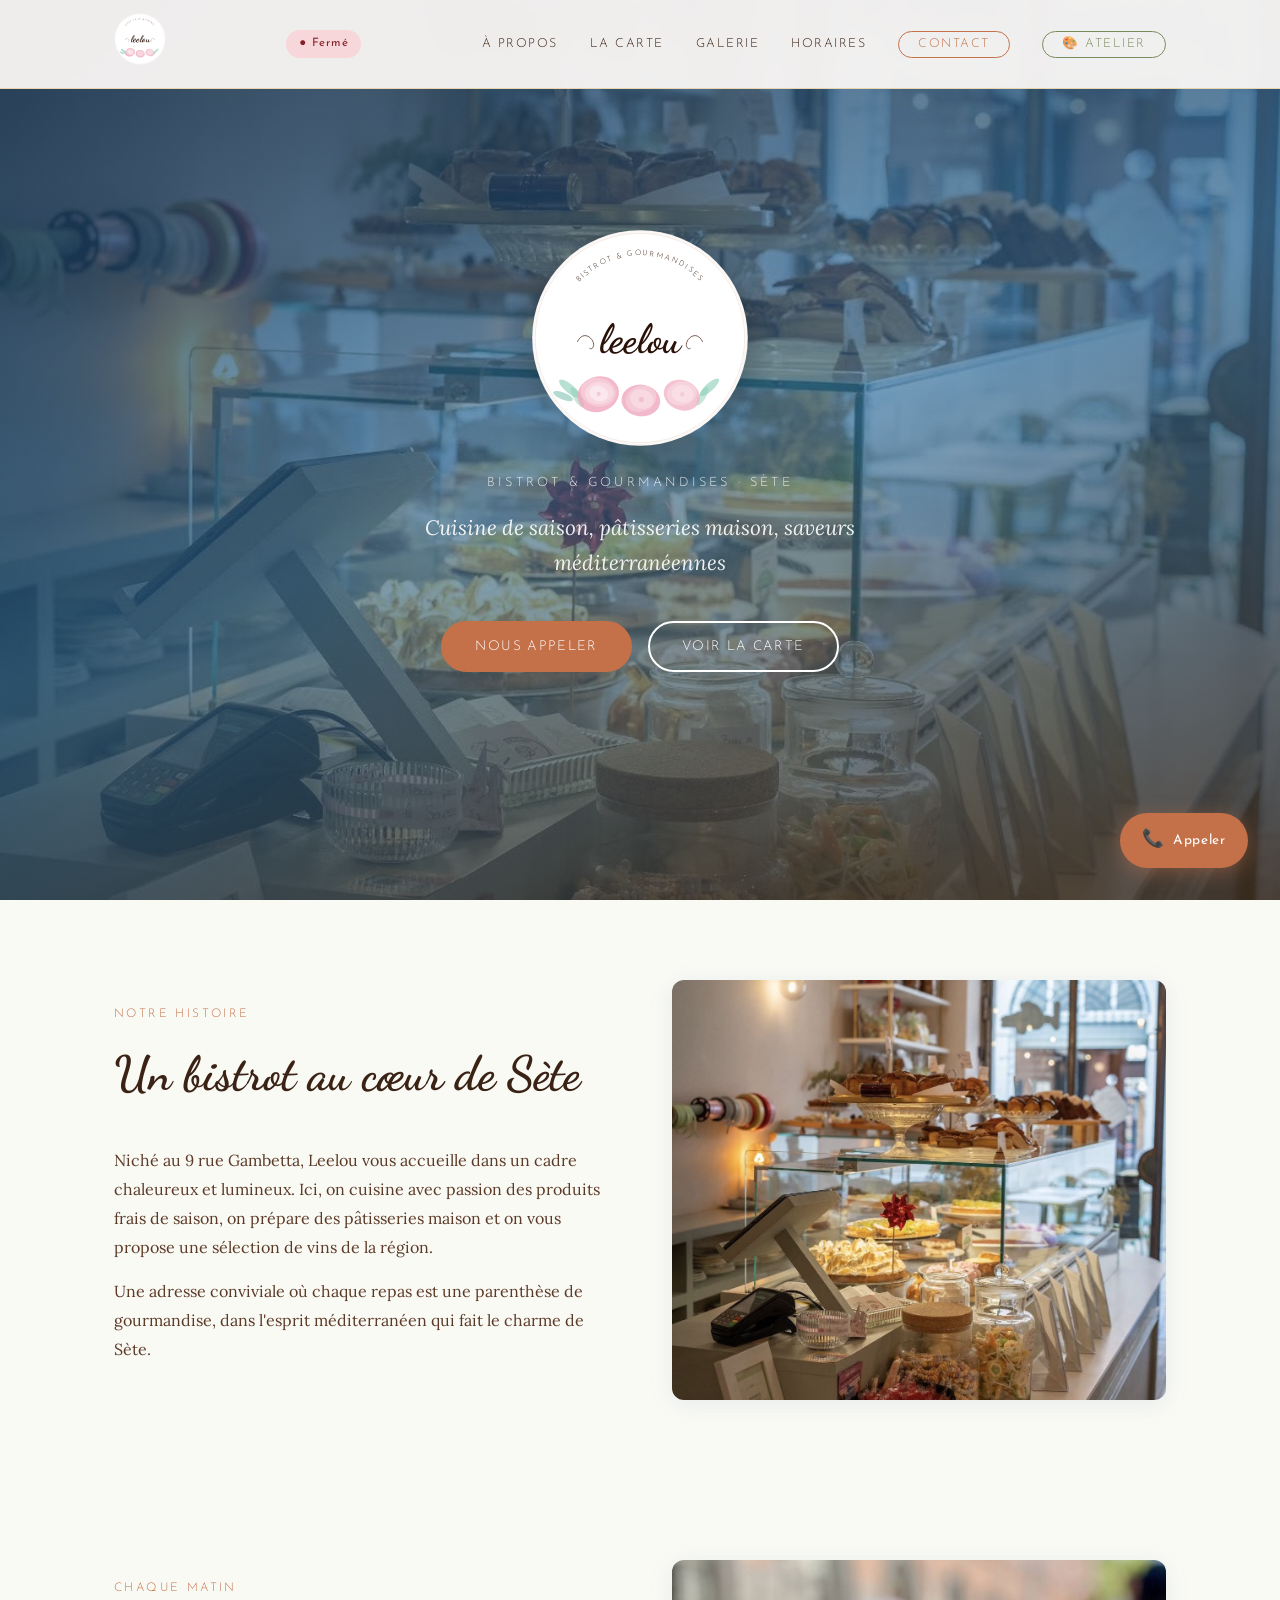
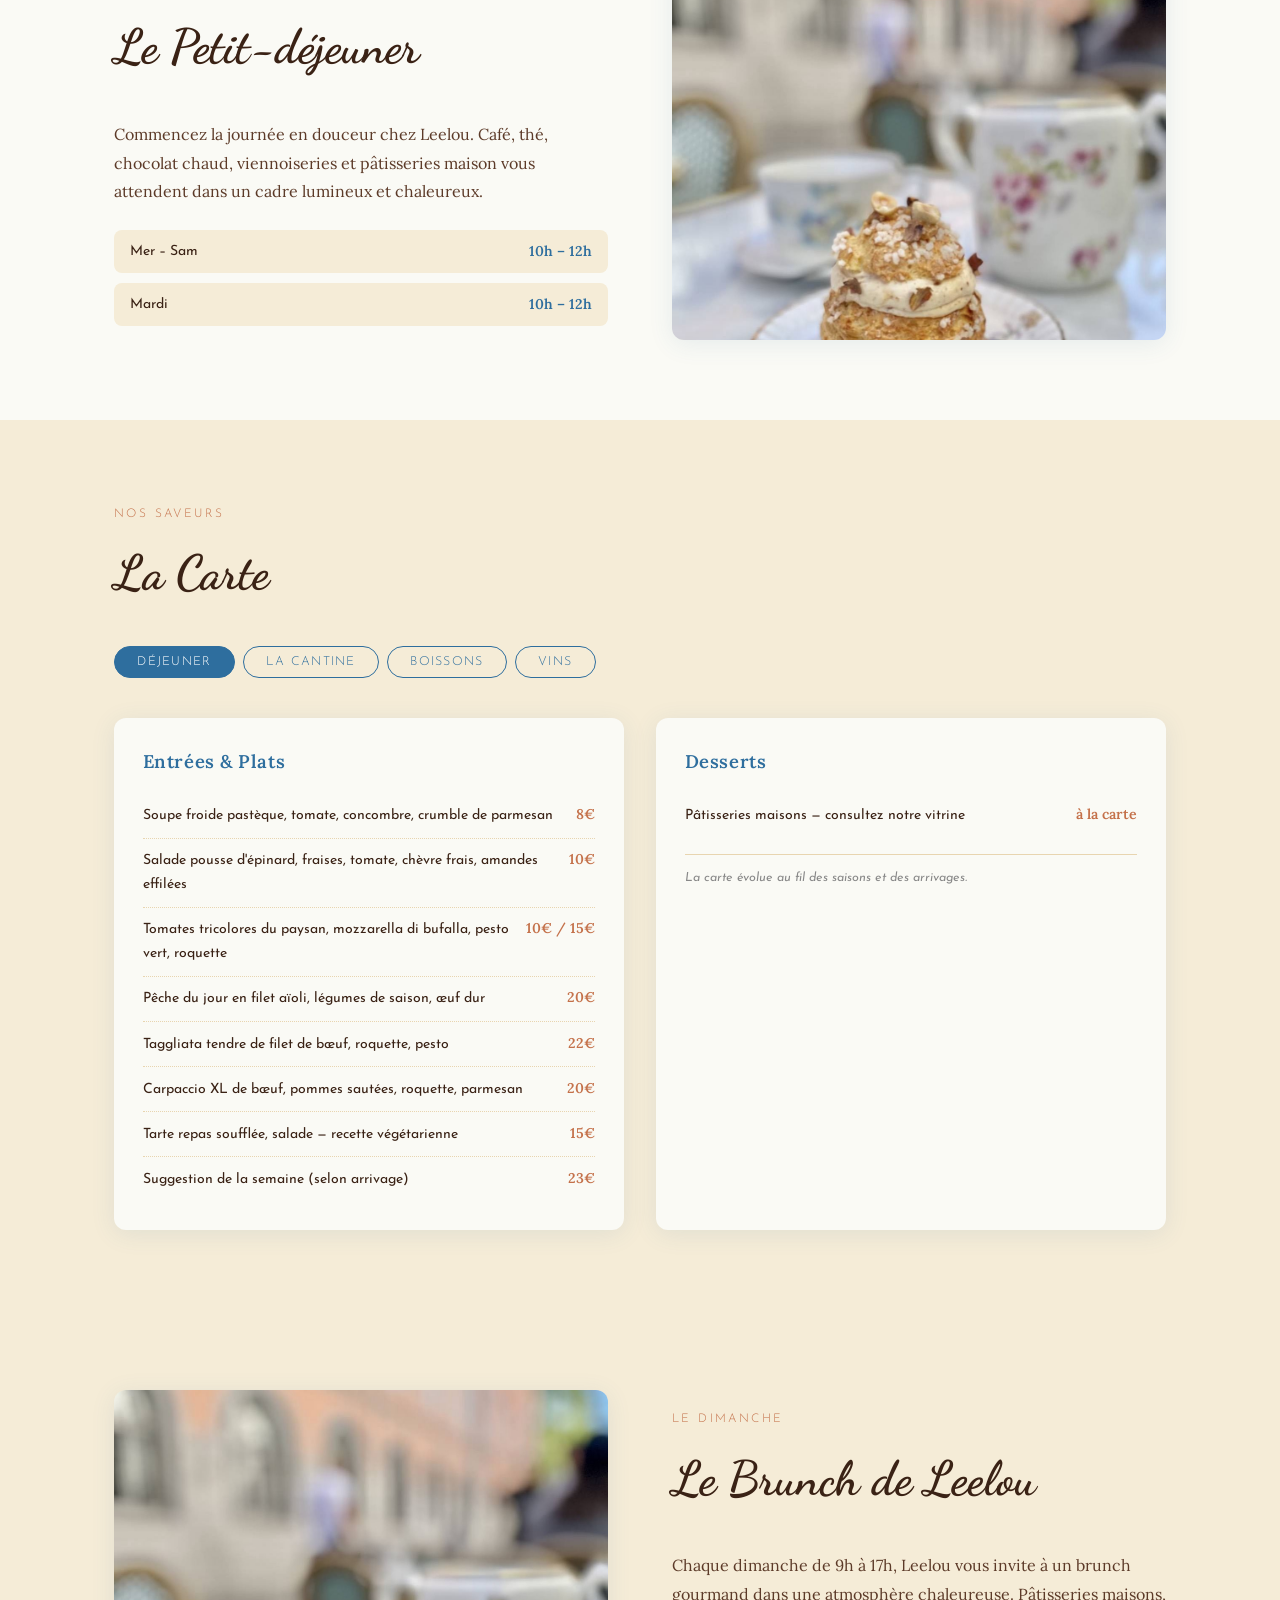
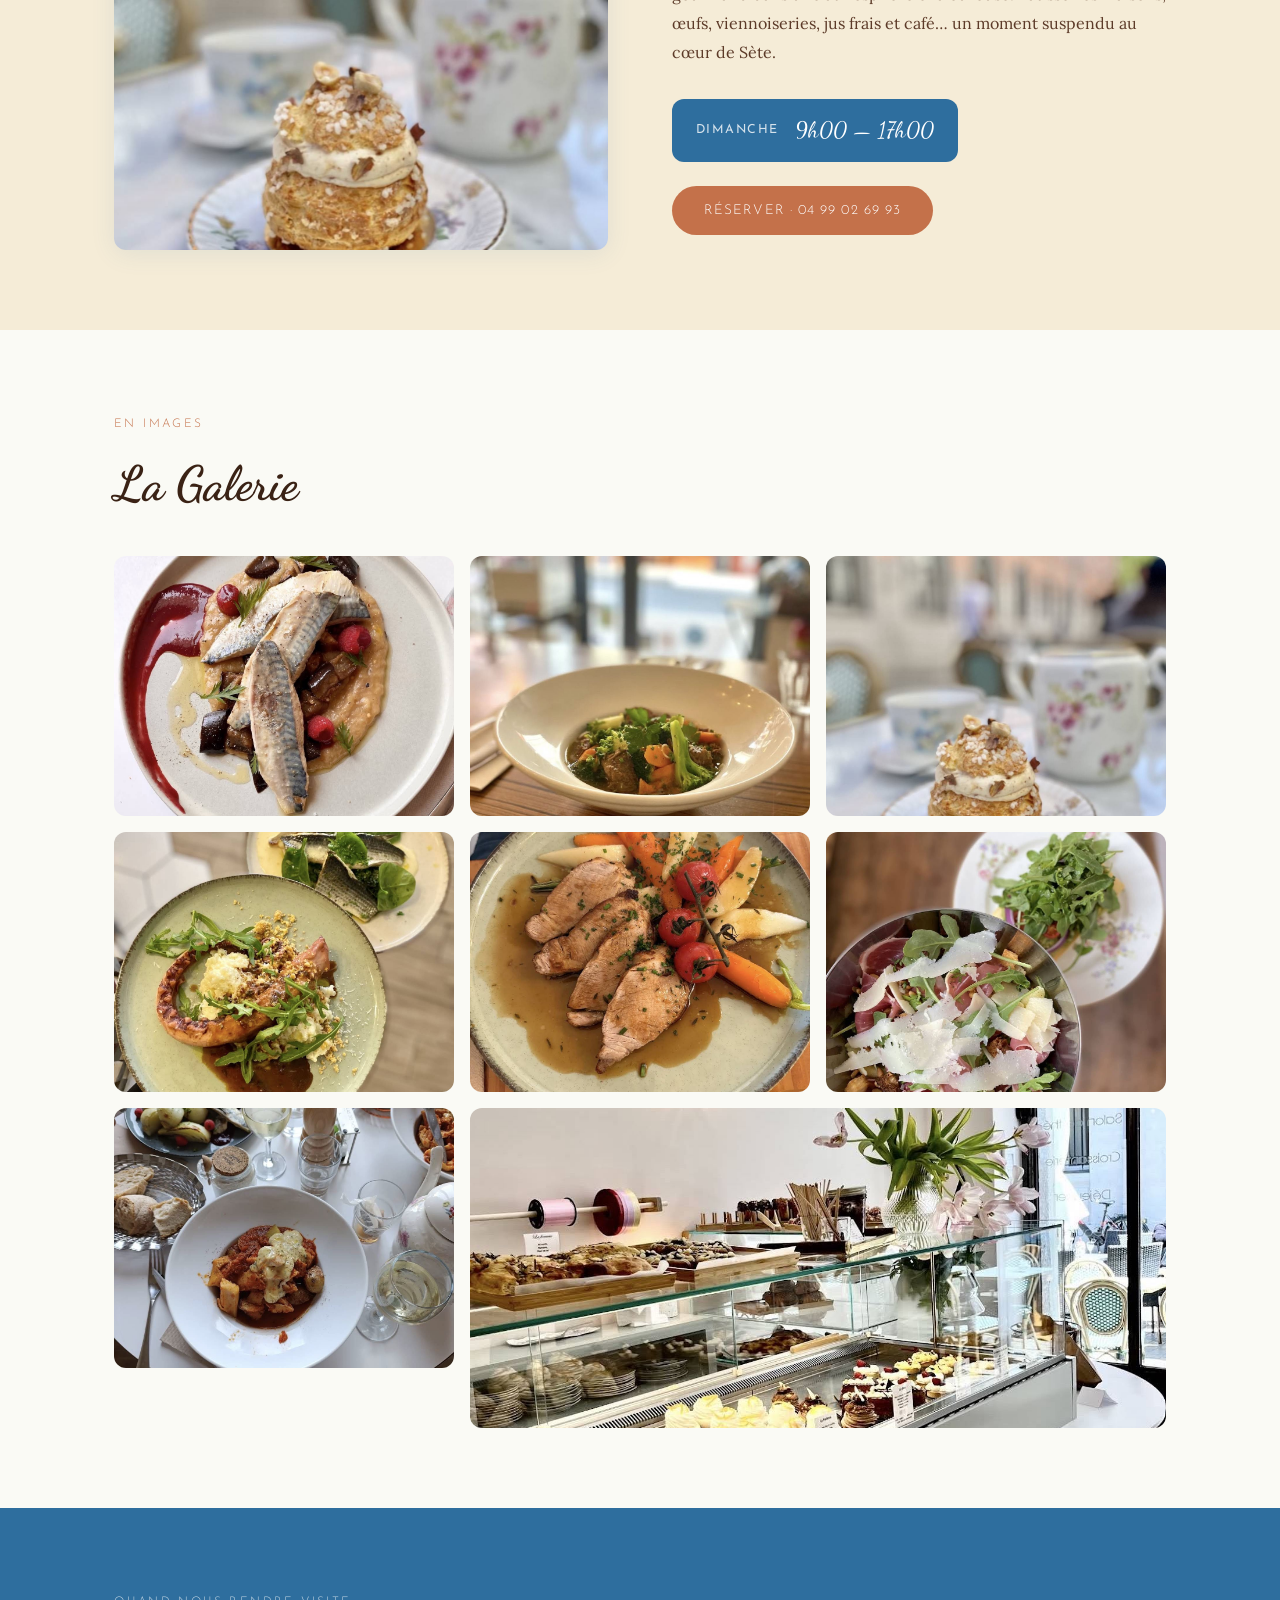
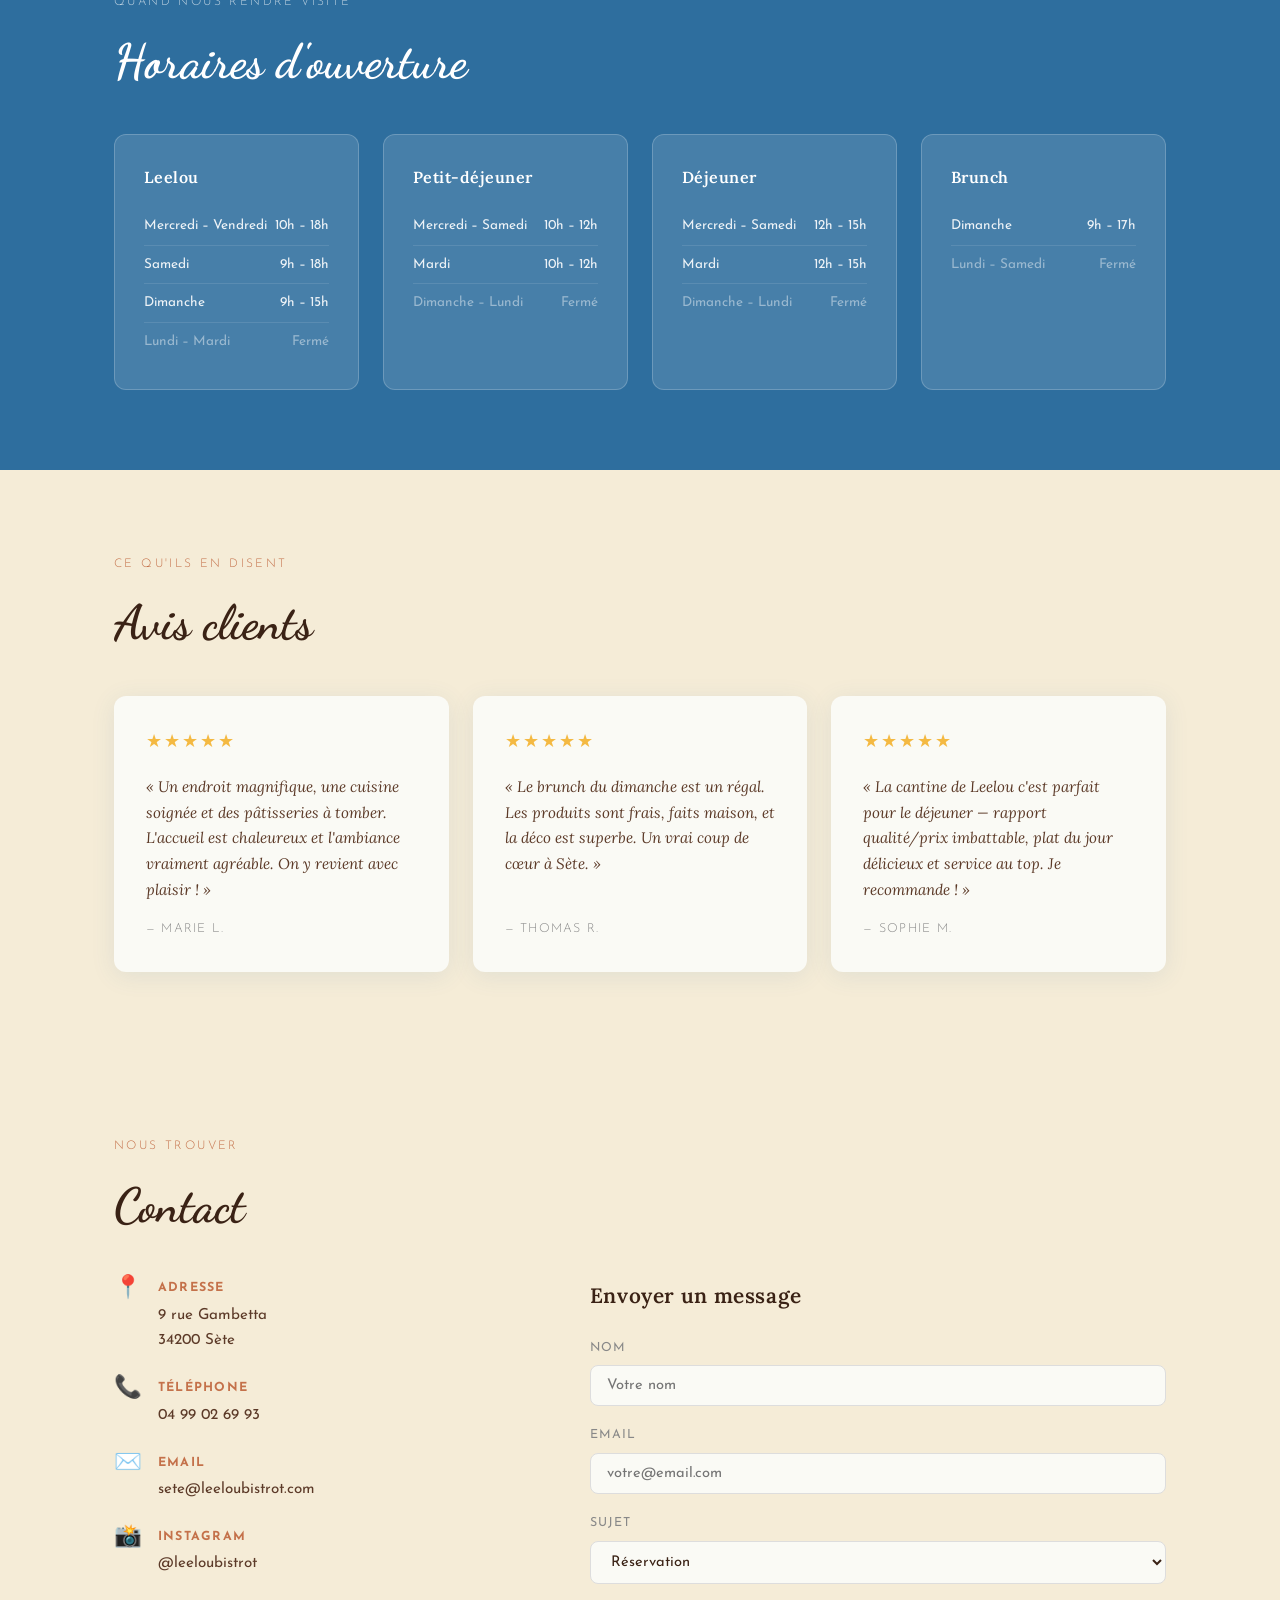
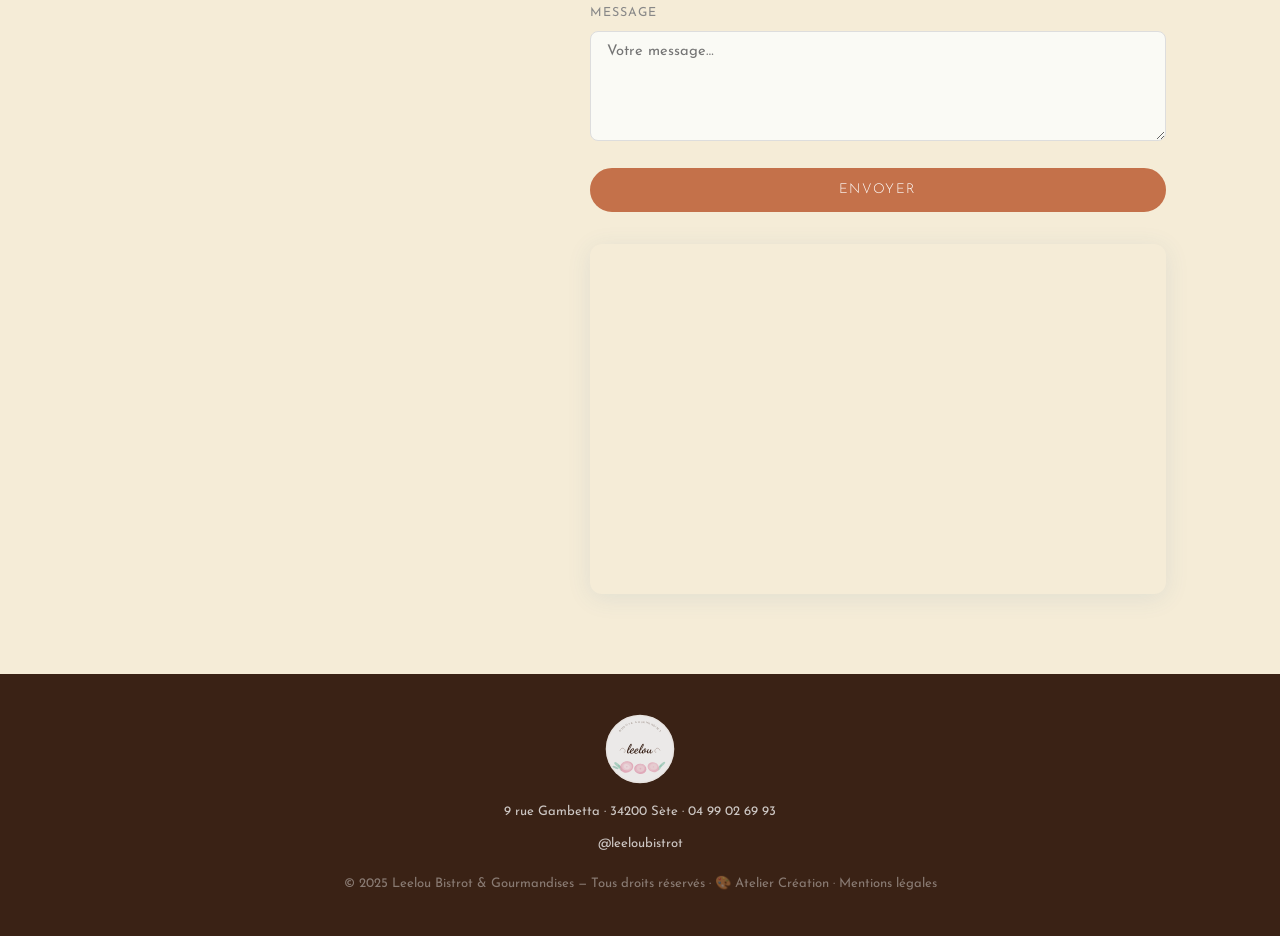
==== commit d278a785: "Merge branche feature dans main - Page atelier.html - Images atelier compressées (images/atelier/) -" ====
--- a/index.html
+++ b/index.html
@@ -5,6 +5,16 @@
   <meta name="viewport" content="width=device-width, initial-scale=1.0" />
   <title>Leelou — Bistrot & Gourmandises · Sète</title>
   <meta name="description" content="Leelou Bistrot & Gourmandises à Sète. Cuisine de saison, pâtisseries maison, ambiance méditerranéenne. 9 rue Gambetta, 34200 Sète." />
+
+  <!-- Open Graph -->
+  <meta property="og:title" content="Leelou — Bistrot & Gourmandises · Sète" />
+  <meta property="og:description" content="Cuisine de saison, pâtisseries maison et saveurs méditerranéennes au cœur de Sète." />
+  <meta property="og:type" content="restaurant" />
+  <meta property="og:locale" content="fr_FR" />
+
+  <!-- Favicon généré depuis le logo -->
+  <link rel="icon" type="image/svg+xml" href="logo.svg" />
+
   <link rel="preconnect" href="https://fonts.googleapis.com" />
   <link rel="preconnect" href="https://fonts.gstatic.com" crossorigin />
   <link href="https://fonts.googleapis.com/css2?family=Dancing+Script:wght@700&family=Josefin+Sans:wght@200;300;400&family=Lora:ital,wght@0,400;0,600;1,400&display=swap" rel="stylesheet" />
@@ -51,12 +61,29 @@
   <!-- ========== HEADER / NAV ========== -->
   <header id="header">
     <nav class="nav-container">
-      <a href="#hero" class="nav-logo">
-        <img src="logo.svg" alt="Leelou Bistrot & Gourmandises" />
+      <a href="#hero" class="nav-logo" aria-label="Leelou Bistrot & Gourmandises">
+        <svg xmlns="http://www.w3.org/2000/svg" viewBox="0 0 500 500" class="logo-svg logo-svg--nav">
+          <defs>
+            <path id="topArc-nav" d="M 62,250 A 188,188 0 0,1 438,250"/>
+            <clipPath id="circleClip-nav"><circle cx="250" cy="250" r="238"/></clipPath>
+          </defs>
+          <circle cx="250" cy="250" r="245" fill="#faf7f5"/><circle cx="250" cy="250" r="240" fill="white"/><circle cx="250" cy="250" r="238" fill="white" stroke="#e8d8cc" stroke-width="1.2"/>
+          <g clip-path="url(#circleClip-nav)">
+            <ellipse cx="90" cy="365" rx="30" ry="10" fill="#7ec8b0" opacity="0.55" transform="rotate(40,90,365)"/><ellipse cx="108" cy="385" rx="26" ry="9" fill="#90d0b8" opacity="0.50" transform="rotate(58,108,385)"/><ellipse cx="75" cy="382" rx="24" ry="8" fill="#6dbaa5" opacity="0.52" transform="rotate(22,75,382)"/><ellipse cx="408" cy="362" rx="28" ry="9" fill="#7ec8b0" opacity="0.55" transform="rotate(-42,408,362)"/><ellipse cx="392" cy="382" rx="24" ry="8" fill="#90d0b8" opacity="0.50" transform="rotate(-60,392,382)"/>
+            <g opacity="0.80"><ellipse cx="155" cy="378" rx="48" ry="40" fill="#f0a8be" transform="rotate(-18,155,378)"/><ellipse cx="155" cy="373" rx="40" ry="32" fill="#f4bfce" transform="rotate(12,155,373)"/><ellipse cx="157" cy="375" rx="32" ry="25" fill="#f7d0dc" transform="rotate(-6,157,375)"/><ellipse cx="156" cy="376" rx="22" ry="17" fill="#fae3ea" transform="rotate(22,156,376)"/><circle cx="156" cy="377" r="5" fill="#eba8c0" opacity="0.6"/></g>
+            <g opacity="0.75"><ellipse cx="252" cy="392" rx="44" ry="36" fill="#eea0ba" transform="rotate(6,252,392)"/><ellipse cx="252" cy="388" rx="36" ry="29" fill="#f2b8ca" transform="rotate(-22,252,388)"/><ellipse cx="254" cy="389" rx="27" ry="22" fill="#f6cdd8" transform="rotate(14,254,389)"/><circle cx="253" cy="390" r="6" fill="#e898b5" opacity="0.65"/></g>
+            <g opacity="0.72"><ellipse cx="345" cy="380" rx="42" ry="34" fill="#f1adc2" transform="rotate(22,345,380)"/><ellipse cx="345" cy="376" rx="34" ry="27" fill="#f4c2d0" transform="rotate(-12,345,376)"/><ellipse cx="347" cy="377" rx="25" ry="20" fill="#f7d3dc" transform="rotate(7,347,377)"/><circle cx="346" cy="378" r="5" fill="#eca5be" opacity="0.6"/></g>
+          </g>
+          <text font-family="'Josefin Sans', 'Century Gothic', sans-serif" font-size="17" letter-spacing="4" fill="#3a2215" font-weight="300"><textPath href="#topArc-nav" startOffset="50%" text-anchor="middle">BISTROT &amp; GOURMANDISES</textPath></text>
+          <path d="M 108,258 C 115,242 130,240 140,253 C 150,266 142,278 136,274" fill="none" stroke="#5c3a28" stroke-width="1.8" stroke-linecap="round"/>
+          <path d="M 392,258 C 385,242 370,240 360,253 C 350,266 358,278 364,274" fill="none" stroke="#5c3a28" stroke-width="1.8" stroke-linecap="round"/>
+          <text x="250" y="282" font-family="'Dancing Script', 'Brush Script MT', cursive" font-size="92" fill="#2a1208" text-anchor="middle" font-weight="700">leelou</text>
+        </svg>
       </a>
       <button class="nav-toggle" aria-label="Menu">
         <span></span><span></span><span></span>
       </button>
+      <div id="status-badge" class="status-badge"></div>
       <ul class="nav-links">
         <li><a href="#apropos">À propos</a></li>
         <li><a href="#menu">La Carte</a></li>
@@ -69,9 +96,25 @@
   </header>
 
   <!-- ========== HERO ========== -->
-  <section id="hero">
+  <section id="hero" style="background-image: url('images/interieur.jpg')">
     <div class="hero-content">
-      <img src="logo.svg" alt="Leelou" class="hero-logo" />
+      <svg xmlns="http://www.w3.org/2000/svg" viewBox="0 0 500 500" class="logo-svg logo-svg--hero" aria-label="Leelou">
+          <defs>
+            <path id="topArc-hero" d="M 62,250 A 188,188 0 0,1 438,250"/>
+            <clipPath id="circleClip-hero"><circle cx="250" cy="250" r="238"/></clipPath>
+          </defs>
+          <circle cx="250" cy="250" r="245" fill="#faf7f5"/><circle cx="250" cy="250" r="240" fill="white"/><circle cx="250" cy="250" r="238" fill="white" stroke="#e8d8cc" stroke-width="1.2"/>
+          <g clip-path="url(#circleClip-hero)">
+            <ellipse cx="90" cy="365" rx="30" ry="10" fill="#7ec8b0" opacity="0.55" transform="rotate(40,90,365)"/><ellipse cx="108" cy="385" rx="26" ry="9" fill="#90d0b8" opacity="0.50" transform="rotate(58,108,385)"/><ellipse cx="75" cy="382" rx="24" ry="8" fill="#6dbaa5" opacity="0.52" transform="rotate(22,75,382)"/><ellipse cx="408" cy="362" rx="28" ry="9" fill="#7ec8b0" opacity="0.55" transform="rotate(-42,408,362)"/><ellipse cx="392" cy="382" rx="24" ry="8" fill="#90d0b8" opacity="0.50" transform="rotate(-60,392,382)"/>
+            <g opacity="0.80"><ellipse cx="155" cy="378" rx="48" ry="40" fill="#f0a8be" transform="rotate(-18,155,378)"/><ellipse cx="155" cy="373" rx="40" ry="32" fill="#f4bfce" transform="rotate(12,155,373)"/><ellipse cx="157" cy="375" rx="32" ry="25" fill="#f7d0dc" transform="rotate(-6,157,375)"/><ellipse cx="156" cy="376" rx="22" ry="17" fill="#fae3ea" transform="rotate(22,156,376)"/><circle cx="156" cy="377" r="5" fill="#eba8c0" opacity="0.6"/></g>
+            <g opacity="0.75"><ellipse cx="252" cy="392" rx="44" ry="36" fill="#eea0ba" transform="rotate(6,252,392)"/><ellipse cx="252" cy="388" rx="36" ry="29" fill="#f2b8ca" transform="rotate(-22,252,388)"/><ellipse cx="254" cy="389" rx="27" ry="22" fill="#f6cdd8" transform="rotate(14,254,389)"/><circle cx="253" cy="390" r="6" fill="#e898b5" opacity="0.65"/></g>
+            <g opacity="0.72"><ellipse cx="345" cy="380" rx="42" ry="34" fill="#f1adc2" transform="rotate(22,345,380)"/><ellipse cx="345" cy="376" rx="34" ry="27" fill="#f4c2d0" transform="rotate(-12,345,376)"/><ellipse cx="347" cy="377" rx="25" ry="20" fill="#f7d3dc" transform="rotate(7,347,377)"/><circle cx="346" cy="378" r="5" fill="#eca5be" opacity="0.6"/></g>
+          </g>
+          <text font-family="'Josefin Sans', 'Century Gothic', sans-serif" font-size="17" letter-spacing="4" fill="#3a2215" font-weight="300"><textPath href="#topArc-hero" startOffset="50%" text-anchor="middle">BISTROT &amp; GOURMANDISES</textPath></text>
+          <path d="M 108,258 C 115,242 130,240 140,253 C 150,266 142,278 136,274" fill="none" stroke="#5c3a28" stroke-width="1.8" stroke-linecap="round"/>
+          <path d="M 392,258 C 385,242 370,240 360,253 C 350,266 358,278 364,274" fill="none" stroke="#5c3a28" stroke-width="1.8" stroke-linecap="round"/>
+          <text x="250" y="282" font-family="'Dancing Script', 'Brush Script MT', cursive" font-size="92" fill="#2a1208" text-anchor="middle" font-weight="700">leelou</text>
+        </svg>
       <p class="hero-tagline">Bistrot & Gourmandises · Sète</p>
       <p class="hero-sub">Cuisine de saison, pâtisseries maison, saveurs méditerranéennes</p>
       <div class="hero-actions">
@@ -93,7 +136,31 @@
           <p>Une adresse conviviale où chaque repas est une parenthèse de gourmandise, dans l'esprit méditerranéen qui fait le charme de Sète.</p>
         </div>
         <div class="apropos-image">
-          <img src="images/interieur.jpg" alt="Intérieur Leelou Bistrot" />
+          <img src="images/interieur.jpg" alt="Intérieur Leelou Bistrot" loading="lazy" />
+        </div>
+      </div>
+    </div>
+  </section>
+
+  <!-- ========== PETIT-DÉJEUNER ========== -->
+  <section id="petitdej">
+    <div class="container">
+      <div class="petitdej-grid">
+        <div class="petitdej-text">
+          <span class="section-label">Chaque matin</span>
+          <h2>Le Petit-déjeuner</h2>
+          <p>Commencez la journée en douceur chez Leelou. Café, thé, chocolat chaud, viennoiseries et pâtisseries maison vous attendent dans un cadre lumineux et chaleureux.</p>
+          <div class="petitdej-horaires">
+            <div class="petitdej-slot">
+              <span>Mer – Sam</span><span>10h – 12h</span>
+            </div>
+            <div class="petitdej-slot">
+              <span>Mardi</span><span>10h – 12h</span>
+            </div>
+          </div>
+        </div>
+        <div class="petitdej-image">
+          <img src="images/plat3.jpg" alt="Petit-déjeuner Leelou — pâtisseries maison" loading="lazy" />
         </div>
       </div>
     </div>
@@ -243,18 +310,56 @@
     </div>
   </section>
 
+  <!-- ========== BRUNCH ========== -->
+  <section id="brunch">
+    <div class="container">
+      <div class="brunch-grid">
+        <div class="brunch-image">
+          <img src="images/plat3.jpg" alt="Brunch Leelou" loading="lazy" />
+        </div>
+        <div class="brunch-text">
+          <span class="section-label">Le dimanche</span>
+          <h2>Le Brunch de Leelou</h2>
+          <p>Chaque dimanche de 9h à 17h, Leelou vous invite à un brunch gourmand dans une atmosphère chaleureuse. Pâtisseries maisons, œufs, viennoiseries, jus frais et café… un moment suspendu au cœur de Sète.</p>
+          <div class="brunch-horaire">
+            <span class="brunch-day">Dimanche</span>
+            <span class="brunch-time">9h00 — 17h00</span>
+          </div>
+          <a href="tel:0499026993" class="btn btn-brunch">Réserver · 04 99 02 69 93</a>
+        </div>
+      </div>
+    </div>
+  </section>
+
   <!-- ========== GALERIE ========== -->
   <section id="galerie">
     <div class="container">
       <span class="section-label">En images</span>
       <h2>La Galerie</h2>
+      <!-- Grille desktop -->
       <div class="galerie-grid">
-        <div class="galerie-item"><img src="images/plat1.jpg" alt="Maquereau rôti, aubergines confites, framboises" /></div>
-        <div class="galerie-item"><img src="images/plat2.jpg" alt="Mijoté de bœuf aux légumes de saison" /></div>
-        <div class="galerie-item"><img src="images/plat3.jpg" alt="Chou à la crème pralinée — pâtisserie maison" /></div>
-        <div class="galerie-item"><img src="images/plat4.jpg" alt="Tarte soufflée et poisson du jour" /></div>
-        <div class="galerie-item"><img src="images/plat5.jpg" alt="Filet mignon de porc en tagliata" /></div>
-        <div class="galerie-item galerie-item--large"><img src="images/interieur.jpg" alt="Intérieur Leelou Bistrot — vitrine pâtisseries" /></div>
+        <div class="galerie-item"><img src="images/plat1.jpg" alt="Maquereau rôti, aubergines confites, framboises" loading="lazy" /></div>
+        <div class="galerie-item"><img src="images/plat2.jpg" alt="Mijoté de bœuf aux légumes de saison" loading="lazy" /></div>
+        <div class="galerie-item"><img src="images/plat3.jpg" alt="Chou à la crème pralinée — pâtisserie maison" loading="lazy" /></div>
+        <div class="galerie-item"><img src="images/plat4.jpg" alt="Duo d'assiettes — tarte soufflée et poisson" loading="lazy" /></div>
+        <div class="galerie-item"><img src="images/plat5.jpg" alt="Filet mignon de porc en tagliata" loading="lazy" /></div>
+        <div class="galerie-item"><img src="images/plat6.jpg" alt="Salade carpaccio, roquette, parmesan" loading="lazy" /></div>
+        <div class="galerie-item"><img src="images/plat7.jpg" alt="Table Leelou — ambiance déjeuner" loading="lazy" /></div>
+        <div class="galerie-item galerie-item--large"><img src="images/interieur2.jpg" alt="Vitrine pâtisseries Leelou" loading="lazy" /></div>
+      </div>
+      <!-- Carrousel mobile -->
+      <div class="galerie-carousel">
+        <div class="carousel-track" id="carouselTrack">
+          <div class="carousel-slide"><img src="images/plat1.jpg" alt="Maquereau rôti" loading="lazy" /></div>
+          <div class="carousel-slide"><img src="images/plat2.jpg" alt="Mijoté de bœuf" loading="lazy" /></div>
+          <div class="carousel-slide"><img src="images/plat3.jpg" alt="Pâtisserie maison" loading="lazy" /></div>
+          <div class="carousel-slide"><img src="images/plat4.jpg" alt="Tarte soufflée et poisson" loading="lazy" /></div>
+          <div class="carousel-slide"><img src="images/plat5.jpg" alt="Filet mignon" loading="lazy" /></div>
+          <div class="carousel-slide"><img src="images/plat6.jpg" alt="Salade carpaccio" loading="lazy" /></div>
+          <div class="carousel-slide"><img src="images/plat7.jpg" alt="Ambiance déjeuner" loading="lazy" /></div>
+          <div class="carousel-slide"><img src="images/interieur2.jpg" alt="Vitrine pâtisseries" loading="lazy" /></div>
+        </div>
+        <div class="carousel-dots" id="carouselDots"></div>
       </div>
     </div>
   </section>
@@ -302,6 +407,31 @@
           </ul>
         </div>
 
+      </div>
+    </div>
+  </section>
+
+  <!-- ========== AVIS ========== -->
+  <section id="avis">
+    <div class="container">
+      <span class="section-label">Ce qu'ils en disent</span>
+      <h2>Avis clients</h2>
+      <div class="avis-grid">
+        <div class="avis-card">
+          <div class="avis-stars">★★★★★</div>
+          <p>« Un endroit magnifique, une cuisine soignée et des pâtisseries à tomber. L'accueil est chaleureux et l'ambiance vraiment agréable. On y revient avec plaisir ! »</p>
+          <div class="avis-author">— Marie L.</div>
+        </div>
+        <div class="avis-card">
+          <div class="avis-stars">★★★★★</div>
+          <p>« Le brunch du dimanche est un régal. Les produits sont frais, faits maison, et la déco est superbe. Un vrai coup de cœur à Sète. »</p>
+          <div class="avis-author">— Thomas R.</div>
+        </div>
+        <div class="avis-card">
+          <div class="avis-stars">★★★★★</div>
+          <p>« La cantine de Leelou c'est parfait pour le déjeuner — rapport qualité/prix imbattable, plat du jour délicieux et service au top. Je recommande ! »</p>
+          <div class="avis-author">— Sophie M.</div>
+        </div>
       </div>
     </div>
   </section>
@@ -371,7 +501,7 @@
 
           <div class="contact-map">
           <iframe
-            src="https://www.google.com/maps/embed?pb=!1m18!1m12!1m3!1d2891.0!2d3.6976!3d43.4048!2m3!1f0!2f0!3f0!3m2!1i1024!2i768!4f13.1!3m3!1m2!1s0x12b10b3c6a3b0001%3A0x1!2s9+Rue+Gambetta%2C+34200+S%C3%A8te!5e0!3m2!1sfr!2sfr!4v1"
+            src="https://www.google.com/maps/embed?pb=!1m18!1m12!1m3!1d2891.123!2d3.6929!3d43.4053!2m3!1f0!2f0!3f0!3m2!1i1024!2i768!4f13.1!3m3!1m2!1s0x12b10b1e1b1b1b1b%3A0x1!2s9+Rue+Gambetta%2C+34200+S%C3%A8te%2C+France!5e0!3m2!1sfr!2sfr!4v1714000000000"
             width="100%"
             height="350"
             style="border:0;"
@@ -389,13 +519,38 @@
   <!-- ========== FOOTER ========== -->
   <footer id="footer">
     <div class="container footer-inner">
-      <img src="logo.svg" alt="Leelou" class="footer-logo" />
+      <svg xmlns="http://www.w3.org/2000/svg" viewBox="0 0 500 500" class="logo-svg logo-svg--footer" aria-label="Leelou">
+          <defs>
+            <path id="topArc-footer" d="M 62,250 A 188,188 0 0,1 438,250"/>
+            <clipPath id="circleClip-footer"><circle cx="250" cy="250" r="238"/></clipPath>
+          </defs>
+          <circle cx="250" cy="250" r="245" fill="#faf7f5"/><circle cx="250" cy="250" r="240" fill="white"/><circle cx="250" cy="250" r="238" fill="white" stroke="#e8d8cc" stroke-width="1.2"/>
+          <g clip-path="url(#circleClip-footer)">
+            <ellipse cx="90" cy="365" rx="30" ry="10" fill="#7ec8b0" opacity="0.55" transform="rotate(40,90,365)"/><ellipse cx="108" cy="385" rx="26" ry="9" fill="#90d0b8" opacity="0.50" transform="rotate(58,108,385)"/><ellipse cx="75" cy="382" rx="24" ry="8" fill="#6dbaa5" opacity="0.52" transform="rotate(22,75,382)"/><ellipse cx="408" cy="362" rx="28" ry="9" fill="#7ec8b0" opacity="0.55" transform="rotate(-42,408,362)"/><ellipse cx="392" cy="382" rx="24" ry="8" fill="#90d0b8" opacity="0.50" transform="rotate(-60,392,382)"/>
+            <g opacity="0.80"><ellipse cx="155" cy="378" rx="48" ry="40" fill="#f0a8be" transform="rotate(-18,155,378)"/><ellipse cx="155" cy="373" rx="40" ry="32" fill="#f4bfce" transform="rotate(12,155,373)"/><ellipse cx="157" cy="375" rx="32" ry="25" fill="#f7d0dc" transform="rotate(-6,157,375)"/><ellipse cx="156" cy="376" rx="22" ry="17" fill="#fae3ea" transform="rotate(22,156,376)"/><circle cx="156" cy="377" r="5" fill="#eba8c0" opacity="0.6"/></g>
+            <g opacity="0.75"><ellipse cx="252" cy="392" rx="44" ry="36" fill="#eea0ba" transform="rotate(6,252,392)"/><ellipse cx="252" cy="388" rx="36" ry="29" fill="#f2b8ca" transform="rotate(-22,252,388)"/><ellipse cx="254" cy="389" rx="27" ry="22" fill="#f6cdd8" transform="rotate(14,254,389)"/><circle cx="253" cy="390" r="6" fill="#e898b5" opacity="0.65"/></g>
+            <g opacity="0.72"><ellipse cx="345" cy="380" rx="42" ry="34" fill="#f1adc2" transform="rotate(22,345,380)"/><ellipse cx="345" cy="376" rx="34" ry="27" fill="#f4c2d0" transform="rotate(-12,345,376)"/><ellipse cx="347" cy="377" rx="25" ry="20" fill="#f7d3dc" transform="rotate(7,347,377)"/><circle cx="346" cy="378" r="5" fill="#eca5be" opacity="0.6"/></g>
+          </g>
+          <text font-family="'Josefin Sans', 'Century Gothic', sans-serif" font-size="17" letter-spacing="4" fill="#3a2215" font-weight="300"><textPath href="#topArc-footer" startOffset="50%" text-anchor="middle">BISTROT &amp; GOURMANDISES</textPath></text>
+          <path d="M 108,258 C 115,242 130,240 140,253 C 150,266 142,278 136,274" fill="none" stroke="#5c3a28" stroke-width="1.8" stroke-linecap="round"/>
+          <path d="M 392,258 C 385,242 370,240 360,253 C 350,266 358,278 364,274" fill="none" stroke="#5c3a28" stroke-width="1.8" stroke-linecap="round"/>
+          <text x="250" y="282" font-family="'Dancing Script', 'Brush Script MT', cursive" font-size="92" fill="#2a1208" text-anchor="middle" font-weight="700">leelou</text>
+        </svg>
       <p>9 rue Gambetta · 34200 Sète · <a href="tel:0499026993">04 99 02 69 93</a></p>
       <p><a href="https://www.instagram.com/leeloubistrot" target="_blank" rel="noopener">@leeloubistrot</a></p>
       <p class="footer-copy">© 2025 Leelou Bistrot & Gourmandises — Tous droits réservés · <a href="atelier.html">🎨 Atelier Création</a> · <a href="mentions-legales.html">Mentions légales</a></p>
     </div>
   </footer>
 
+  <!-- Bouton retour en haut -->
+  <button id="backTop" class="back-top" aria-label="Retour en haut">↑</button>
+
+  <!-- Bouton flottant appel -->
+  <a href="tel:0499026993" class="btn-float" aria-label="Appeler Leelou">
+    <span class="btn-float__icon">📞</span>
+    <span class="btn-float__text">Appeler</span>
+  </a>
+
   <script src="js/main.js"></script>
 </body>
 </html>
--- a/css/style.css
+++ b/css/style.css
@@ -123,7 +123,7 @@
   gap: 1rem;
 }
 
-.nav-logo img { height: 52px; width: auto; }
+.logo-svg--nav { width: 52px; height: 52px; border-radius: 50%; }
 
 .nav-links {
   display: flex;
@@ -181,8 +181,9 @@
   align-items: center;
   justify-content: center;
   text-align: center;
-  background:
-    linear-gradient(160deg, #1a4a6e 0%, #2E6E9E 40%, #7A8C5C 100%);
+  background-size: cover;
+  background-position: center;
+  background-attachment: fixed;
   overflow: hidden;
 }
 
@@ -190,7 +191,8 @@
   content: '';
   position: absolute;
   inset: 0;
-  background: url("data:image/svg+xml,%3Csvg width='60' height='60' viewBox='0 0 60 60' xmlns='http://www.w3.org/2000/svg'%3E%3Cg fill='none' fill-rule='evenodd'%3E%3Cg fill='%23ffffff' fill-opacity='0.03'%3E%3Cpath d='M36 34v-4h-2v4h-4v2h4v4h2v-4h4v-2h-4zm0-30V0h-2v4h-4v2h4v4h2V6h4V4h-4zM6 34v-4H4v4H0v2h4v4h2v-4h4v-2H6zM6 4V0H4v4H0v2h4v4h2V6h4V4H6z'/%3E%3C/g%3E%3C/g%3E%3C/svg%3E");
+  background: linear-gradient(160deg, rgba(20,50,80,0.75) 0%, rgba(46,110,158,0.60) 50%, rgba(60,40,20,0.70) 100%);
+  z-index: 1;
 }
 
 .hero-overlay {
@@ -205,9 +207,31 @@
   padding: 2rem 1.5rem;
 }
 
-.hero-logo {
+/* Animations hero */
+@keyframes heroFadeDown {
+  from { opacity: 0; transform: translateY(-30px); }
+  to   { opacity: 1; transform: translateY(0); }
+}
+@keyframes heroFadeUp {
+  from { opacity: 0; transform: translateY(30px); }
+  to   { opacity: 1; transform: translateY(0); }
+}
+@keyframes heroScale {
+  from { opacity: 0; transform: scale(0.8); }
+  to   { opacity: 1; transform: scale(1); }
+}
+
+.logo-svg--hero      { animation: heroScale   0.9s cubic-bezier(.22,.68,0,1.2) 0.2s both; }
+.hero-tagline        { animation: heroFadeDown 0.7s ease 0.8s both; }
+.hero-sub            { animation: heroFadeUp  0.7s ease 1.0s both; }
+.hero-actions        { animation: heroFadeUp  0.7s ease 1.2s both; }
+
+.logo-svg--hero {
   width: min(220px, 55vw);
+  height: min(220px, 55vw);
+  display: block;
   margin: 0 auto 1.5rem;
+  border-radius: 50%;
   filter: drop-shadow(0 4px 20px rgba(0,0,0,0.3));
 }
 
@@ -401,14 +425,16 @@
   gap: 1rem;
 }
 
-.galerie-item img {
+.galerie-item img,
+.galerie-item .photo-placeholder {
   width: 100%;
   height: 260px;
   object-fit: cover;
   border-radius: var(--radius);
   transition: transform var(--transition), box-shadow var(--transition);
 }
-.galerie-item:hover img {
+.galerie-item:hover img,
+.galerie-item:hover .photo-placeholder {
   transform: scale(1.03);
   box-shadow: 0 8px 32px rgba(0,0,0,0.18);
 }
@@ -416,7 +442,8 @@
 .galerie-item--large {
   grid-column: span 2;
 }
-.galerie-item--large img { height: 320px; }
+.galerie-item--large img,
+.galerie-item--large .photo-placeholder { height: 320px; }
 
 /* ---------- HORAIRES ---------- */
 .horaires-grid {
@@ -478,7 +505,7 @@
 }
 
 .footer-inner { display: flex; flex-direction: column; align-items: center; gap: 0.6rem; }
-.footer-logo { height: 60px; width: auto; filter: brightness(0) invert(1); opacity: 0.85; margin-bottom: 0.5rem; }
+.logo-svg--footer { width: 70px; height: 70px; border-radius: 50%; margin-bottom: 0.5rem; opacity: 0.9; }
 .footer-inner p { font-size: 0.82rem; }
 .footer-inner a:hover { color: #fff; }
 .footer-copy { font-size: 0.72rem; color: rgba(255,255,255,0.4); margin-top: 0.5rem; }
@@ -525,6 +552,25 @@
   .horaires-grid { grid-template-columns: 1fr; }
   .menu-grid { grid-template-columns: 1fr; }
 }
+
+/* ---------- PLACEHOLDERS PHOTOS ---------- */
+.photo-placeholder {
+  width: 100%;
+  height: 260px;
+  border-radius: var(--radius);
+  background-size: cover;
+  background-position: center;
+}
+
+.apropos-image .photo-placeholder { height: 420px; }
+.galerie-item--large .photo-placeholder { height: 320px; }
+
+.photo-plat1 { background: linear-gradient(135deg, #c8d8b0 0%, #7A8C5C 100%); }
+.photo-plat2 { background: linear-gradient(135deg, #b0c8d8 0%, #2E6E9E 100%); }
+.photo-plat3 { background: linear-gradient(135deg, #f5e0c8 0%, #C4714A 100%); }
+.photo-plat4 { background: linear-gradient(135deg, #d8c8b0 0%, #a0845c 100%); }
+.photo-plat5 { background: linear-gradient(135deg, #c8b0b0 0%, #8c5c5c 100%); }
+.photo-interieur { background: linear-gradient(135deg, #F5ECD7 0%, #e8c89a 100%); }
 
 /* ---------- ANIMATIONS ---------- */
 .fade-in {
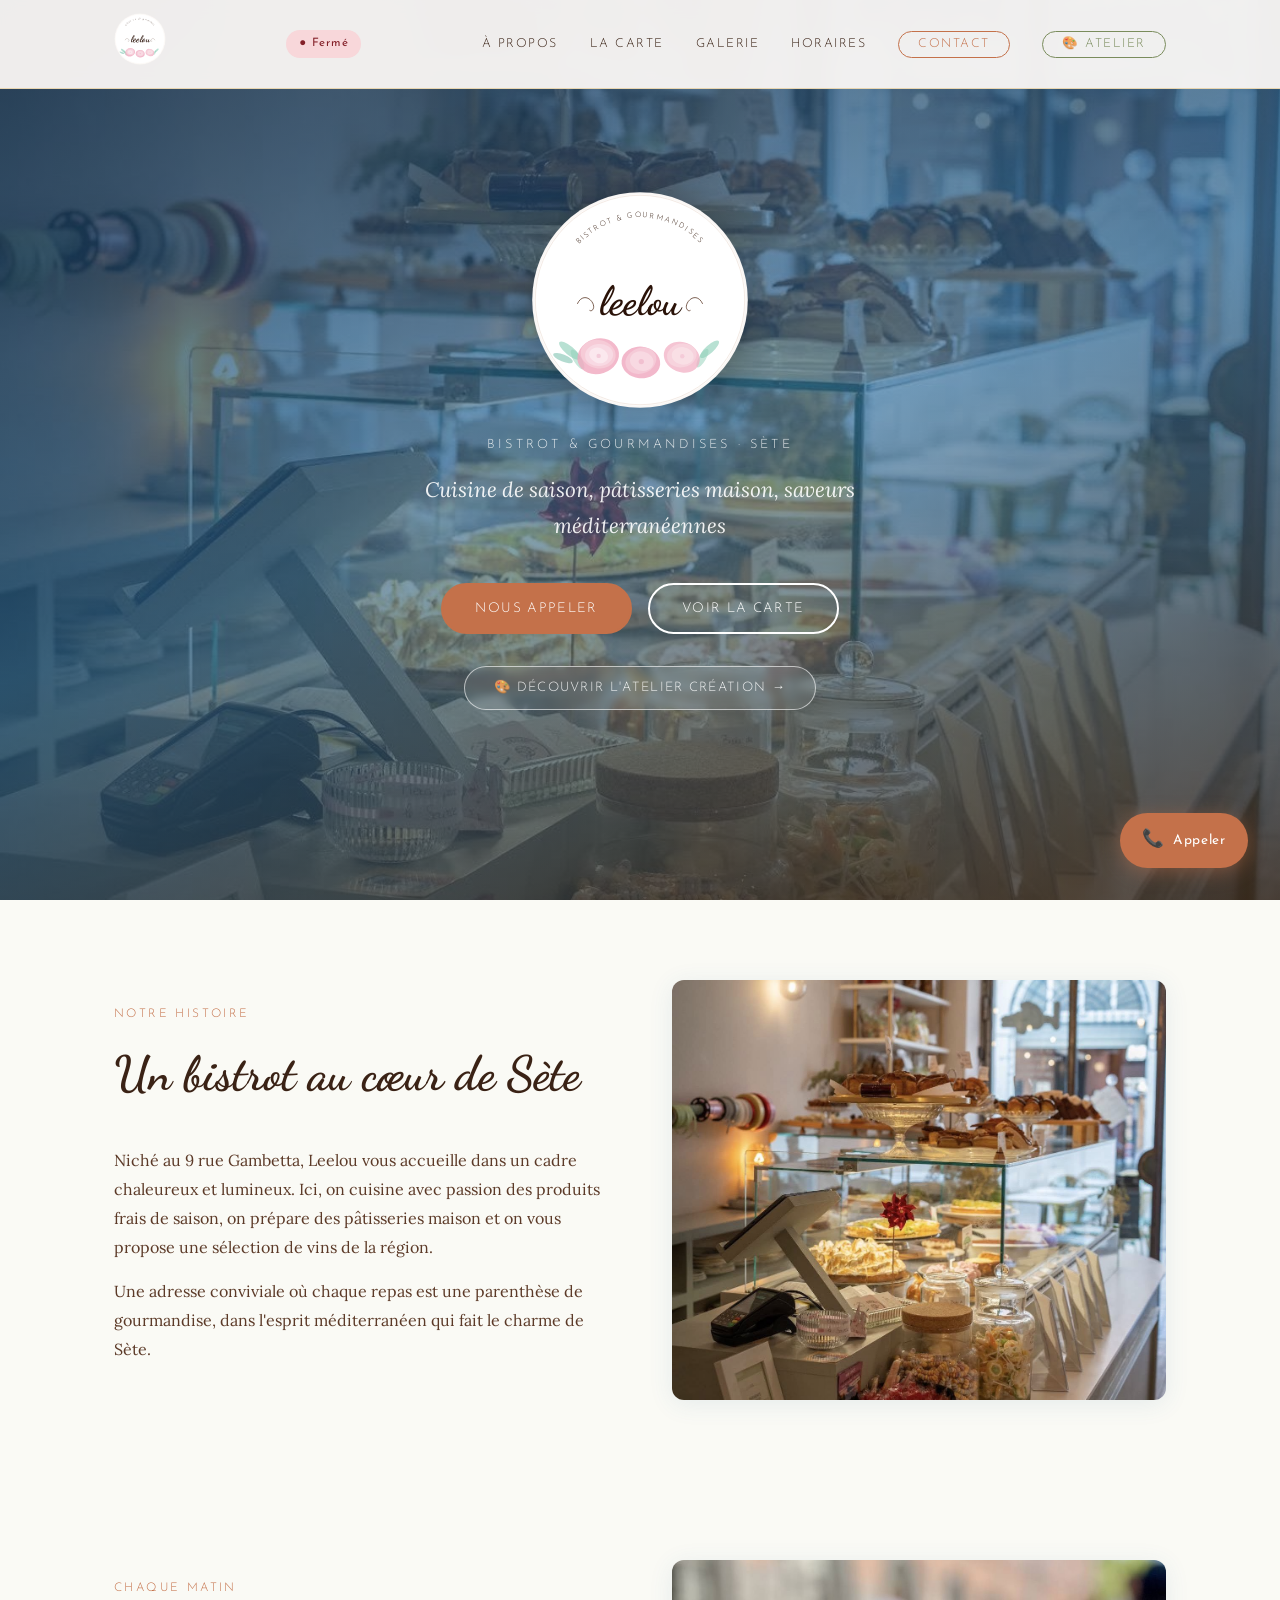
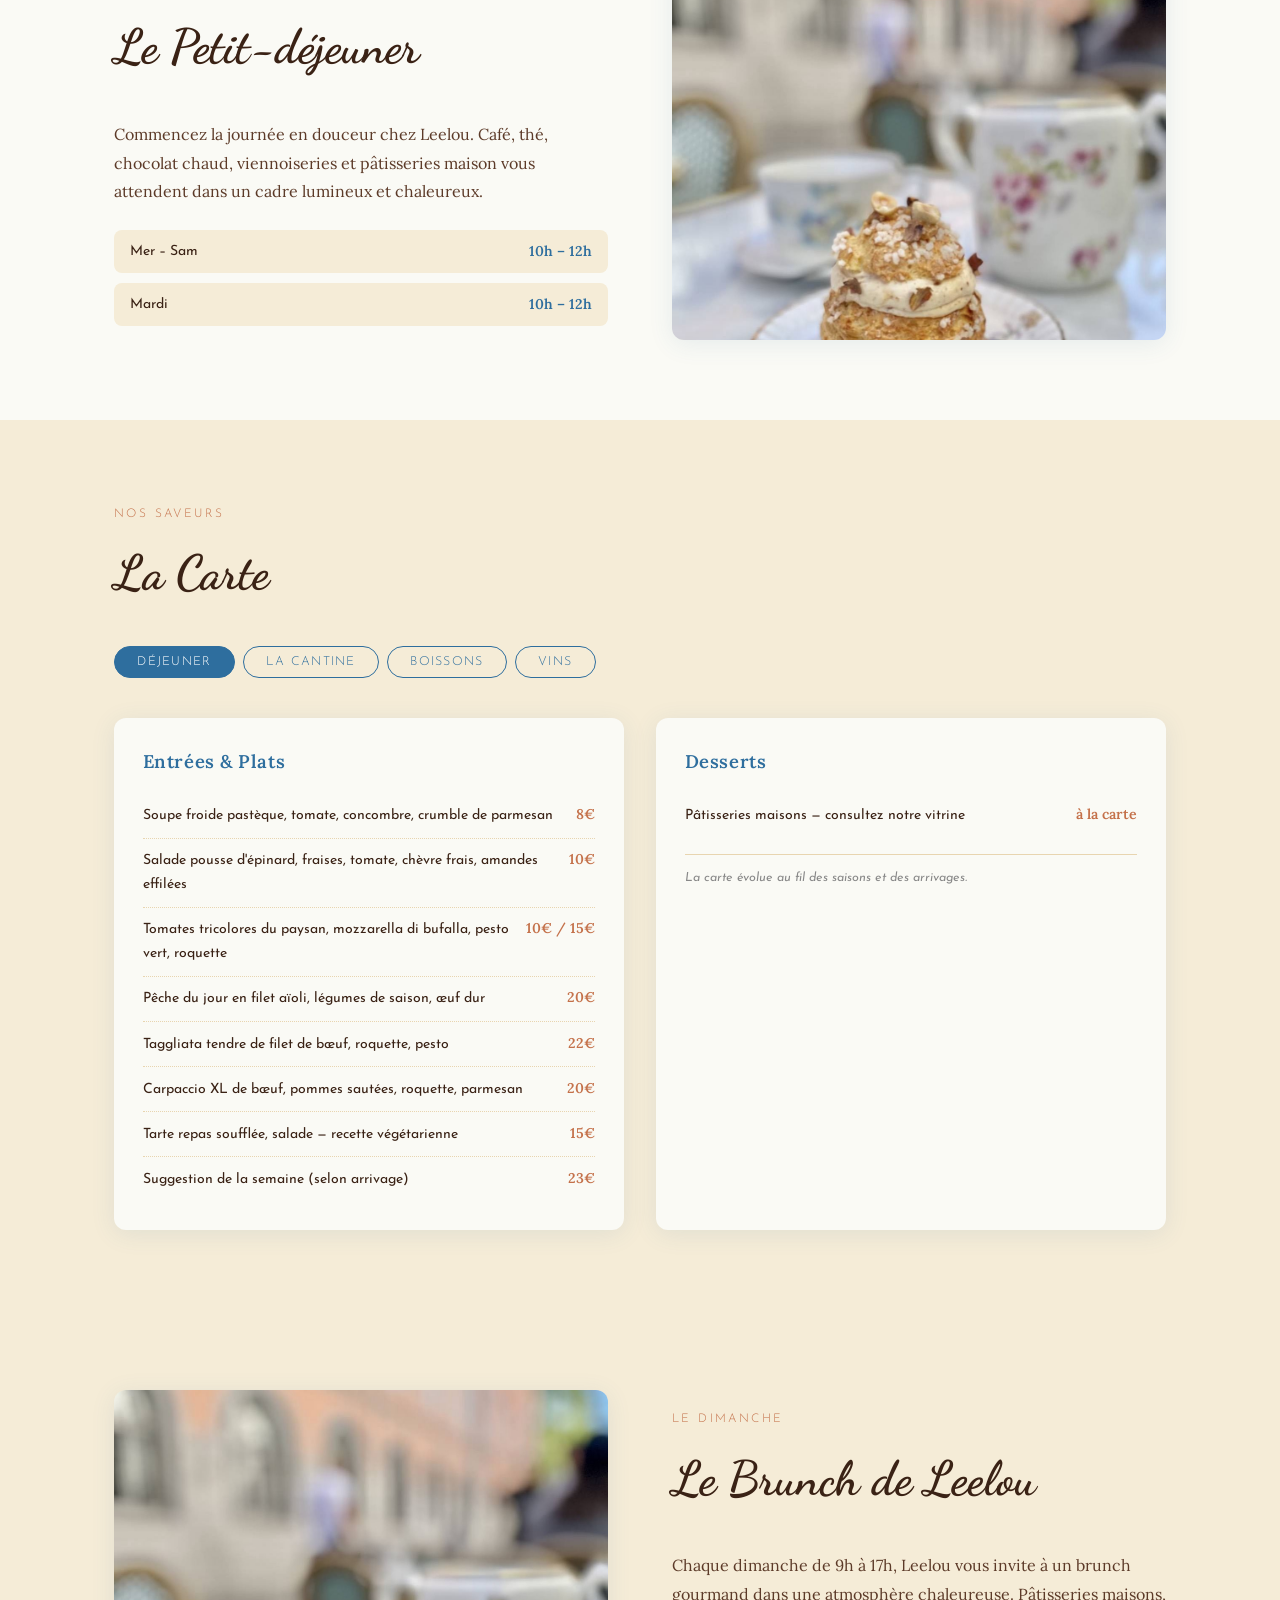
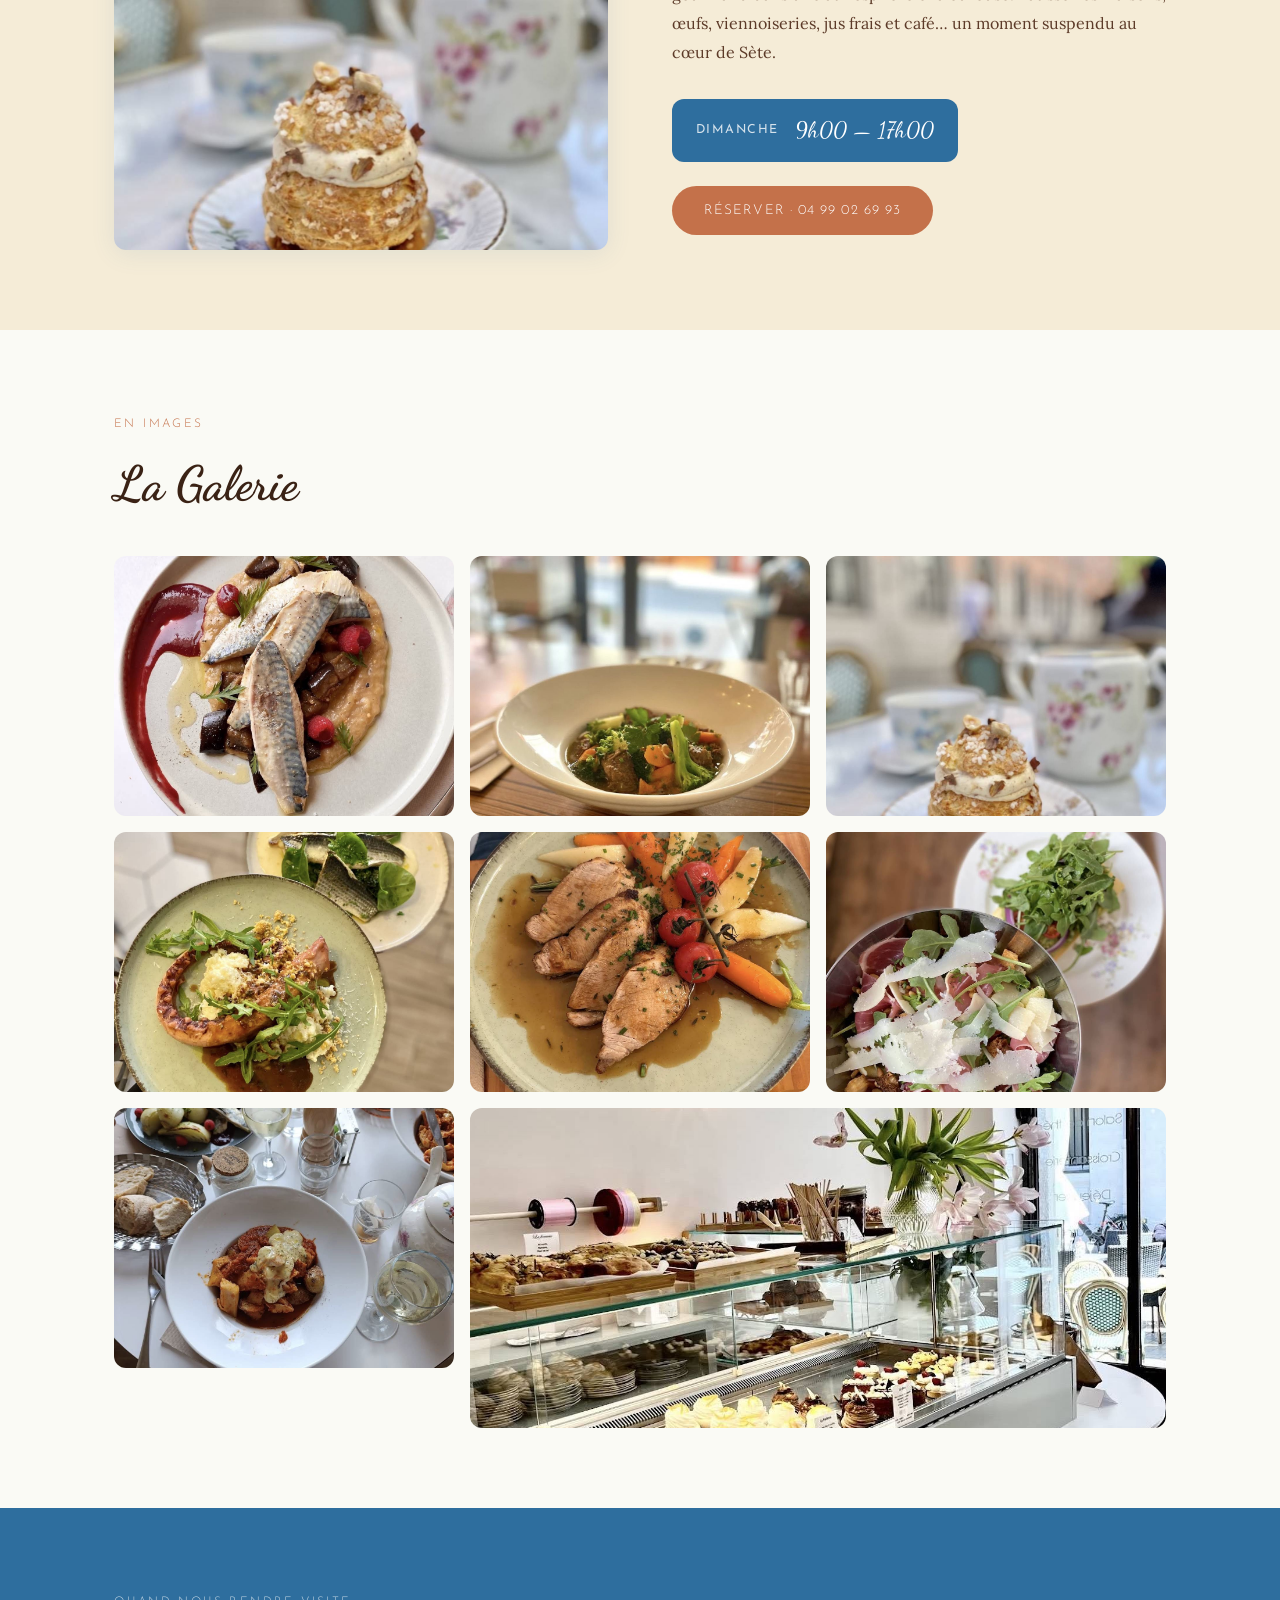
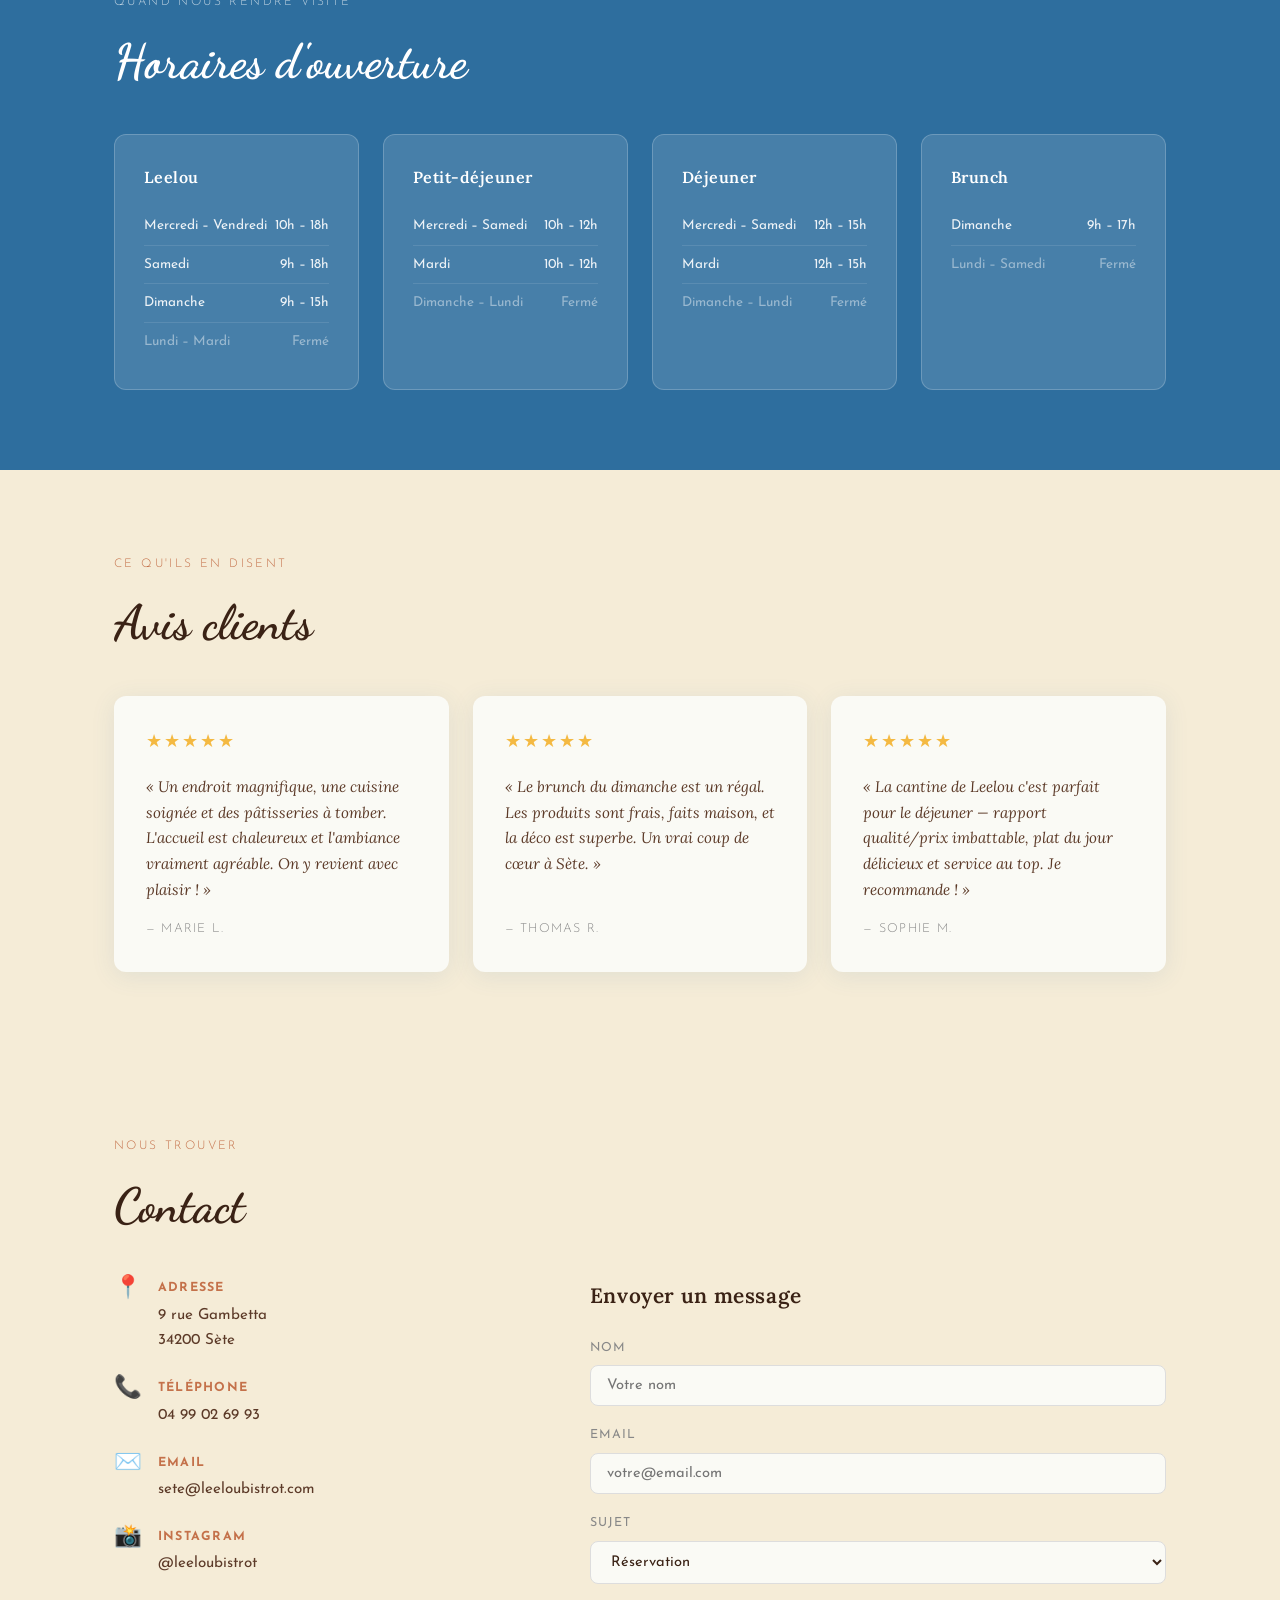
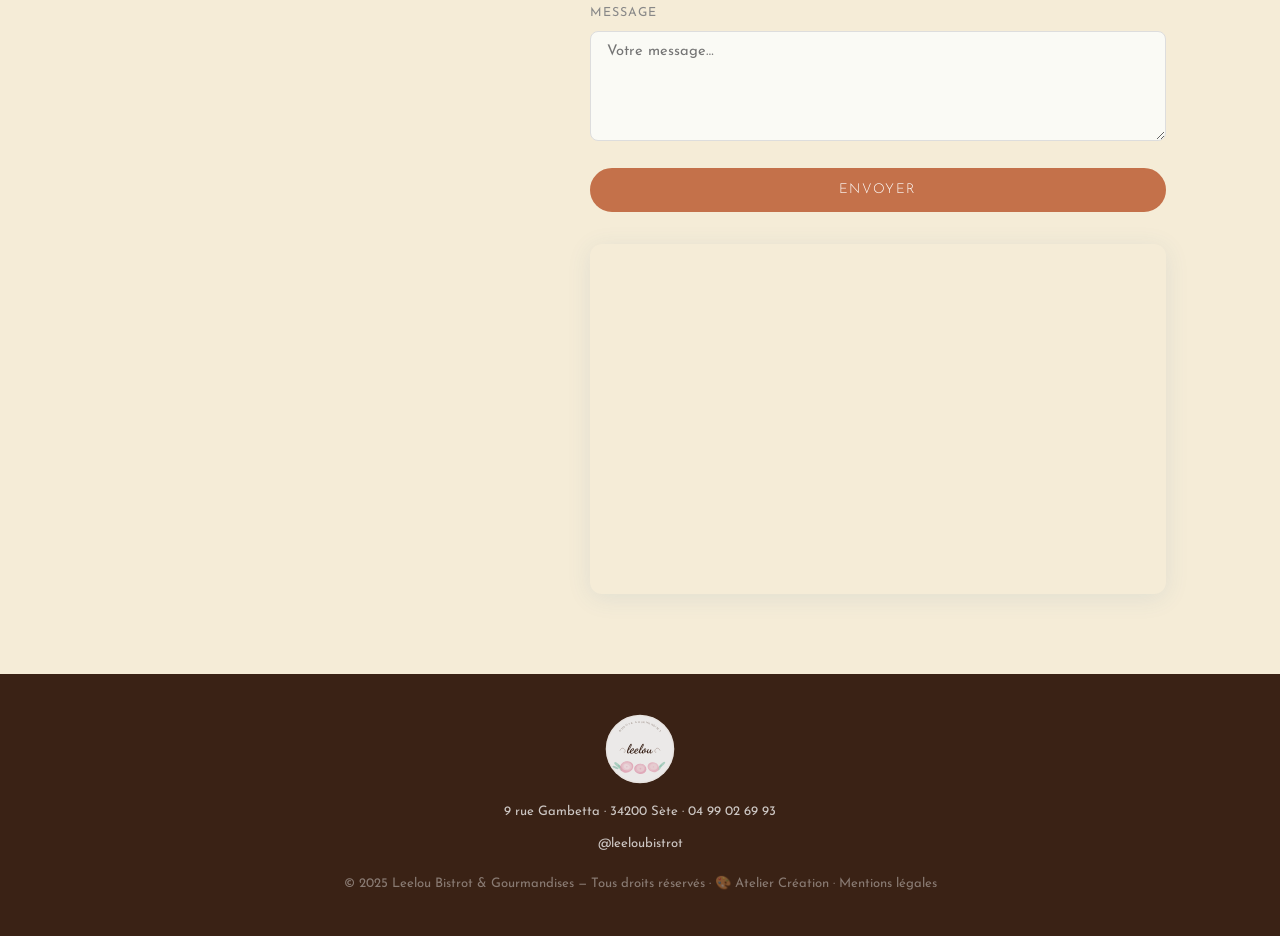
==== commit 75c5dc3e: "Navigation bistrot ↔ atelier via bouton hero - Bouton "Découvrir l'Atelier Création" dans le hero bi" ====
--- a/index.html
+++ b/index.html
@@ -121,6 +121,9 @@
         <a href="tel:0499026993" class="btn btn-primary">Nous appeler</a>
         <a href="#menu" class="btn btn-secondary">Voir la carte</a>
       </div>
+      <a href="atelier.html" class="hero-switch-btn">
+        🎨 Découvrir l'Atelier Création →
+      </a>
     </div>
     <div class="hero-overlay"></div>
   </section>
--- a/css/style.css
+++ b/css/style.css
@@ -156,6 +156,29 @@
   color: var(--olive) !important;
 }
 .nav-atelier:hover { background: var(--olive); color: #fff !important; }
+
+/* ---------- BOUTON BASCULE BISTROT ↔ ATELIER ---------- */
+.hero-switch-btn {
+  display: inline-block;
+  margin-top: 2rem;
+  padding: 0.6rem 1.8rem;
+  border: 1.5px solid rgba(255,255,255,0.6);
+  border-radius: 50px;
+  color: rgba(255,255,255,0.9);
+  font-family: var(--font-body);
+  font-size: 0.82rem;
+  font-weight: 300;
+  letter-spacing: 0.1em;
+  text-transform: uppercase;
+  transition: var(--transition);
+  backdrop-filter: blur(4px);
+  background: rgba(255,255,255,0.08);
+}
+.hero-switch-btn:hover {
+  background: rgba(255,255,255,0.22);
+  border-color: #fff;
+  color: #fff;
+}
 
 .nav-toggle {
   display: none;
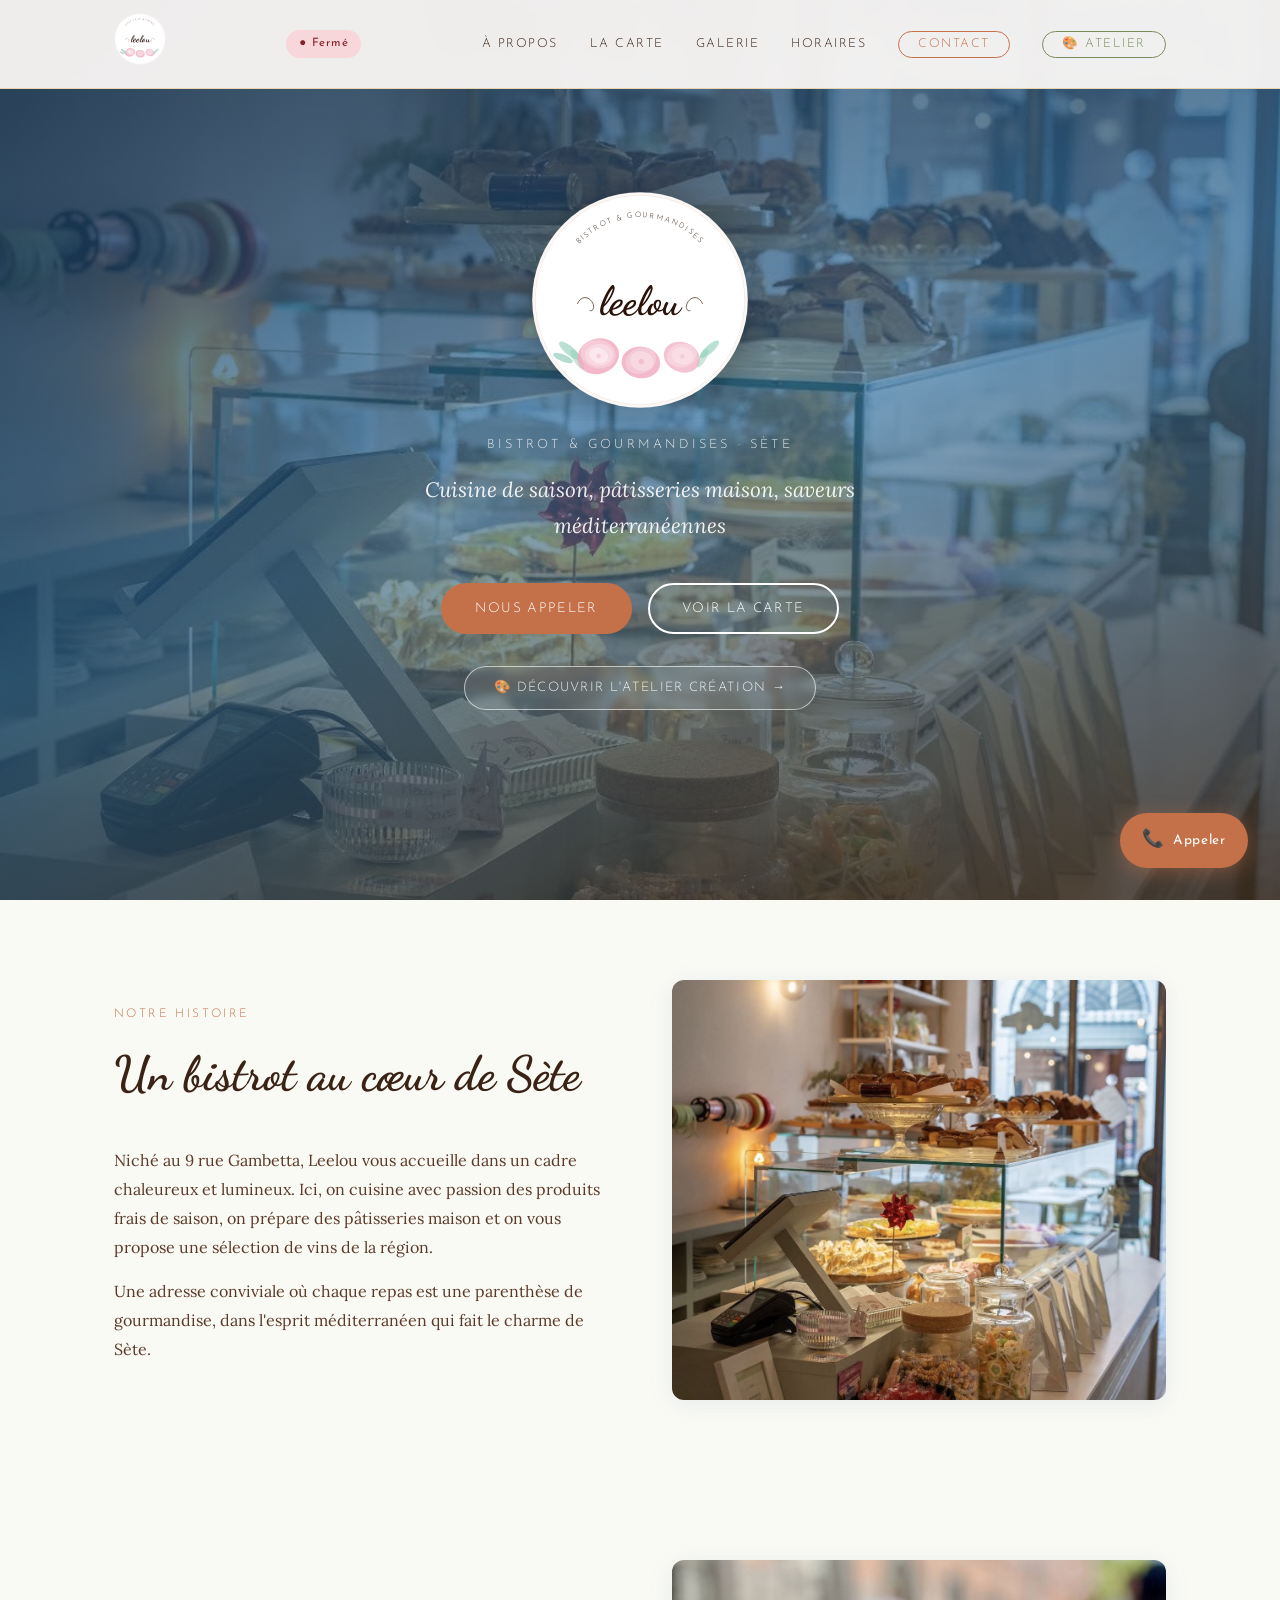
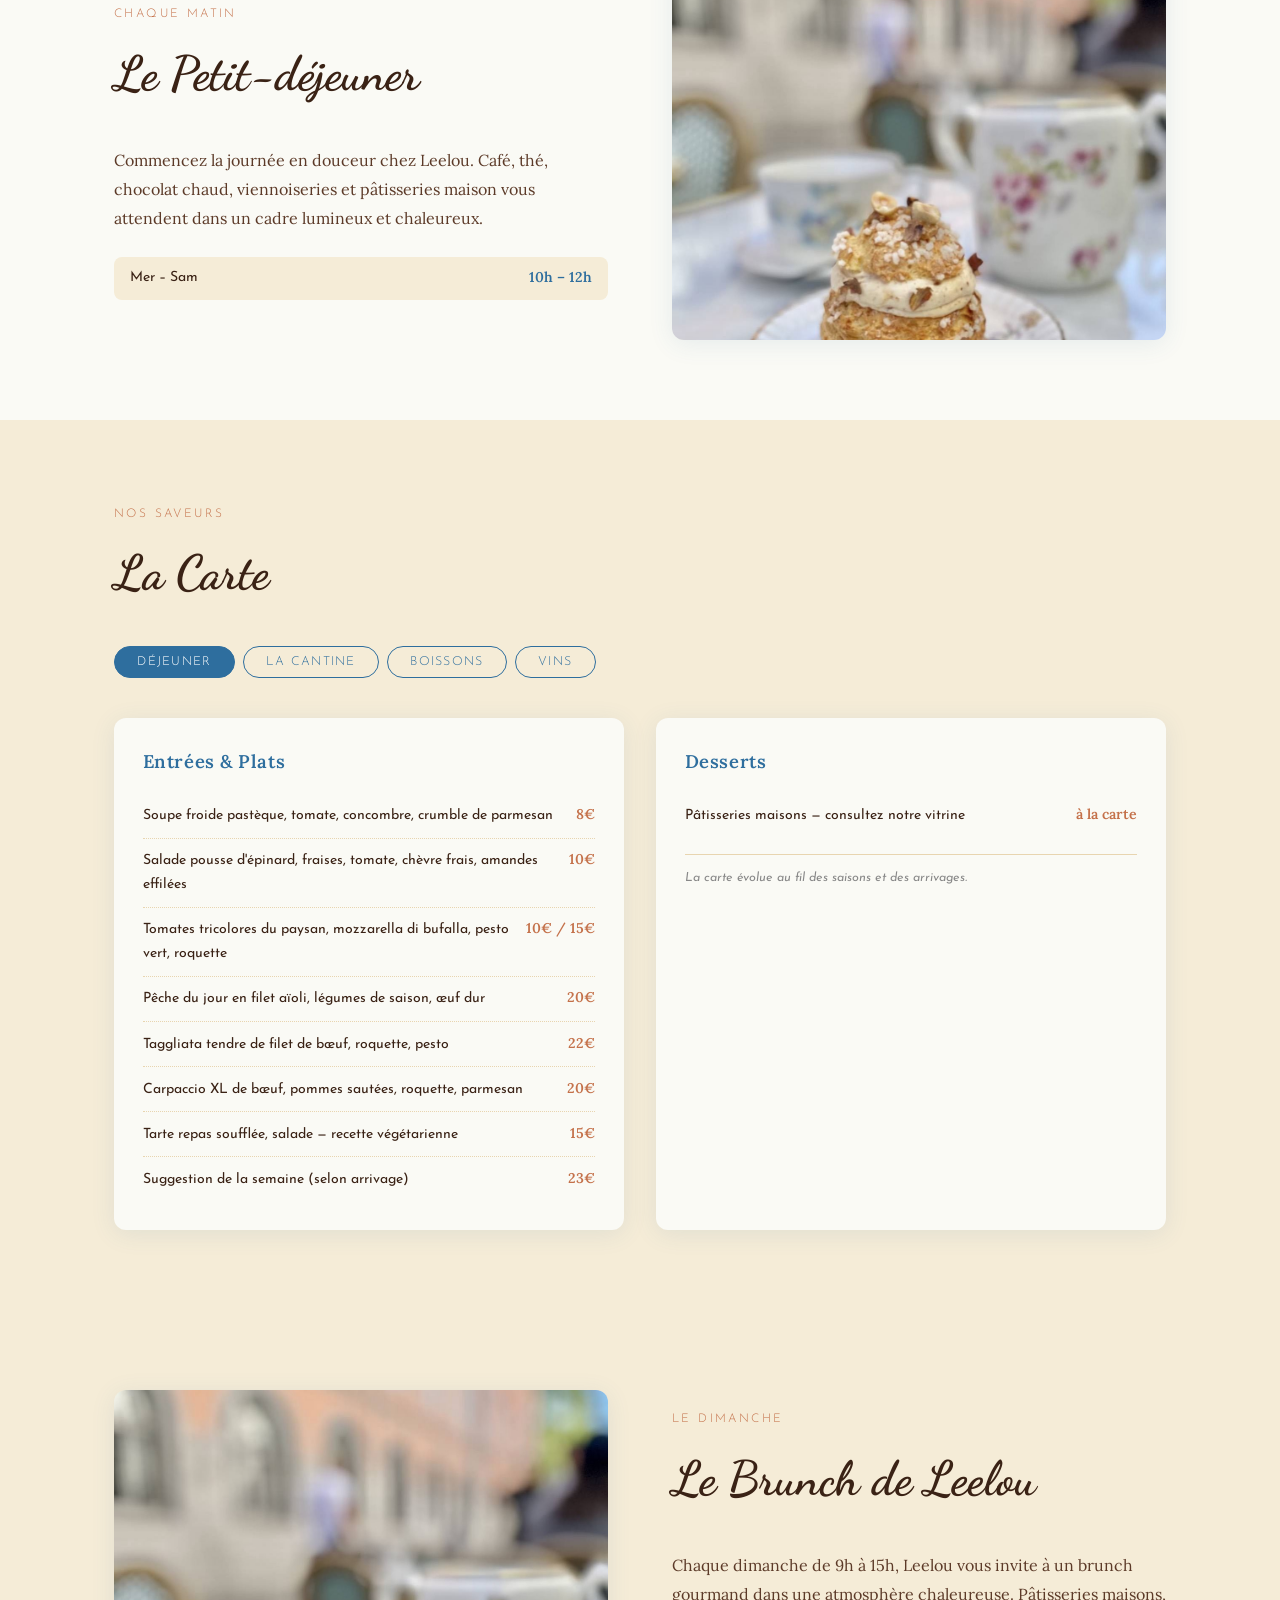
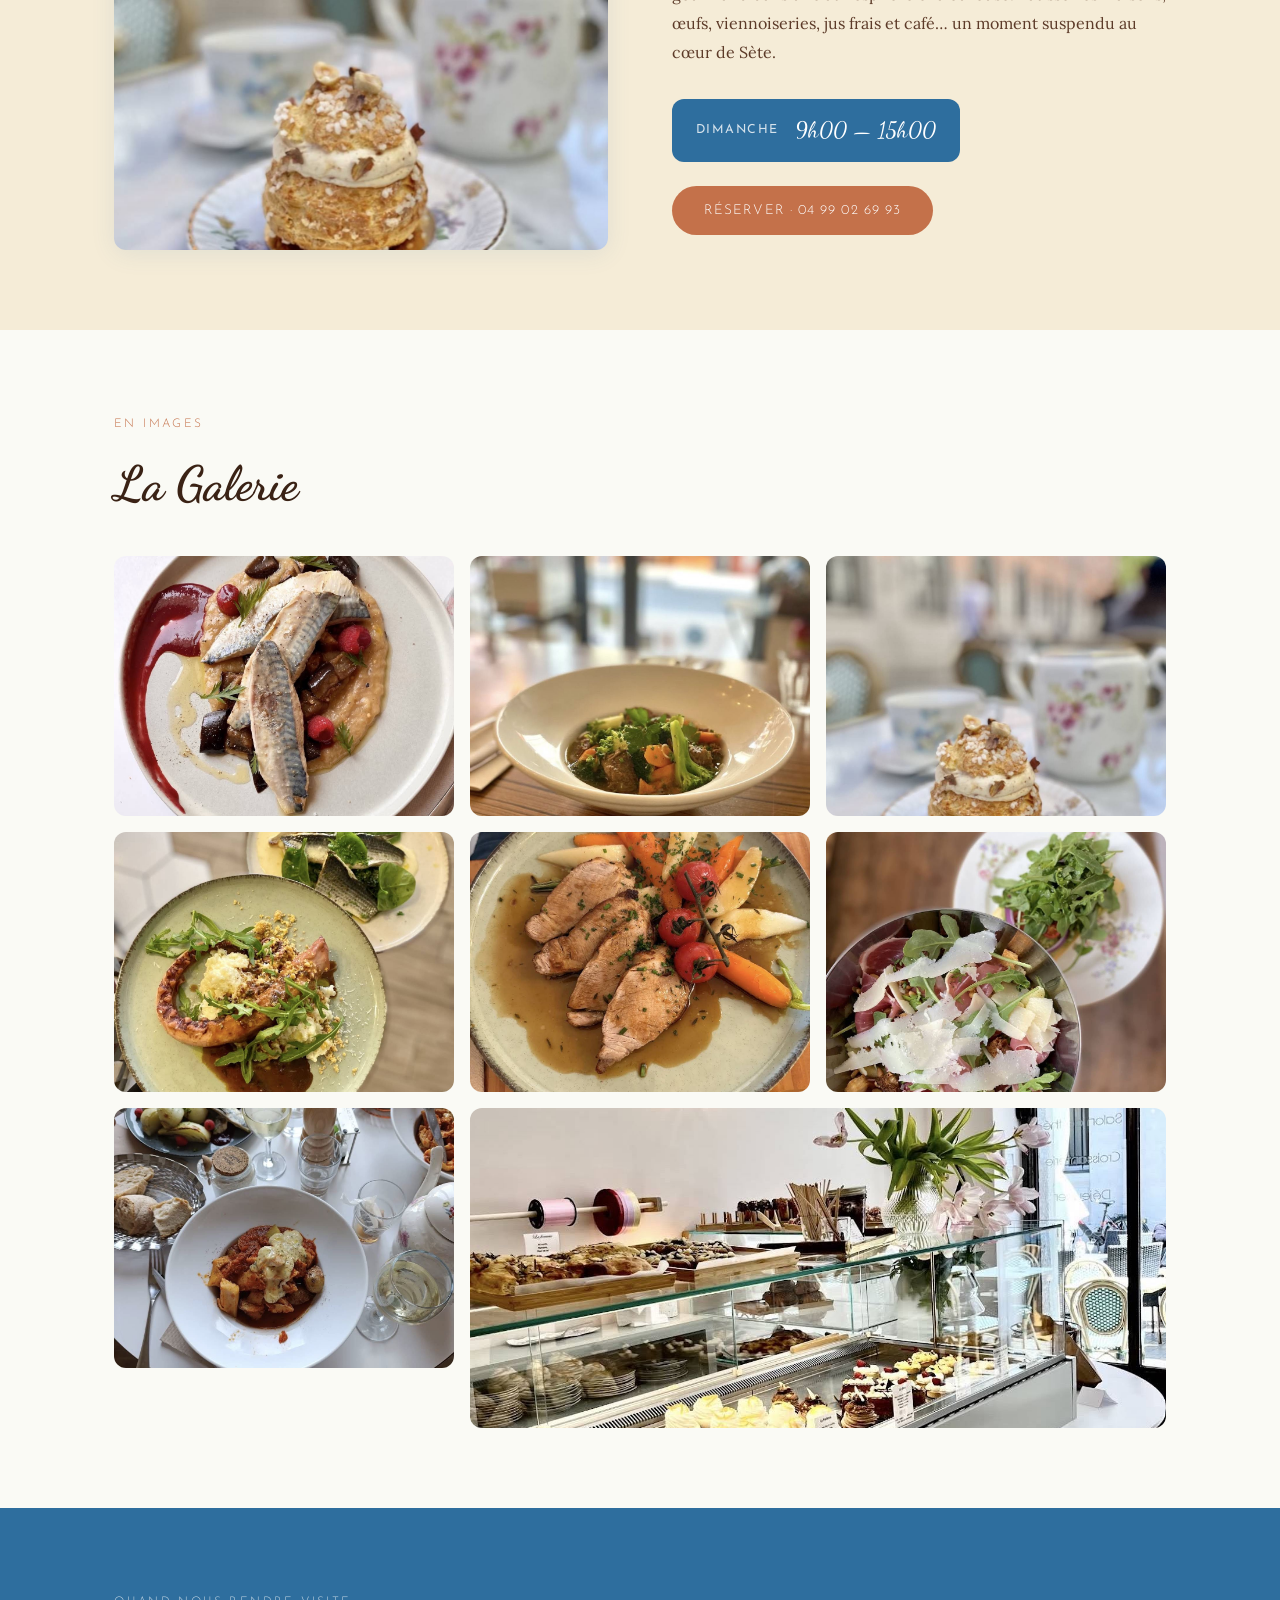
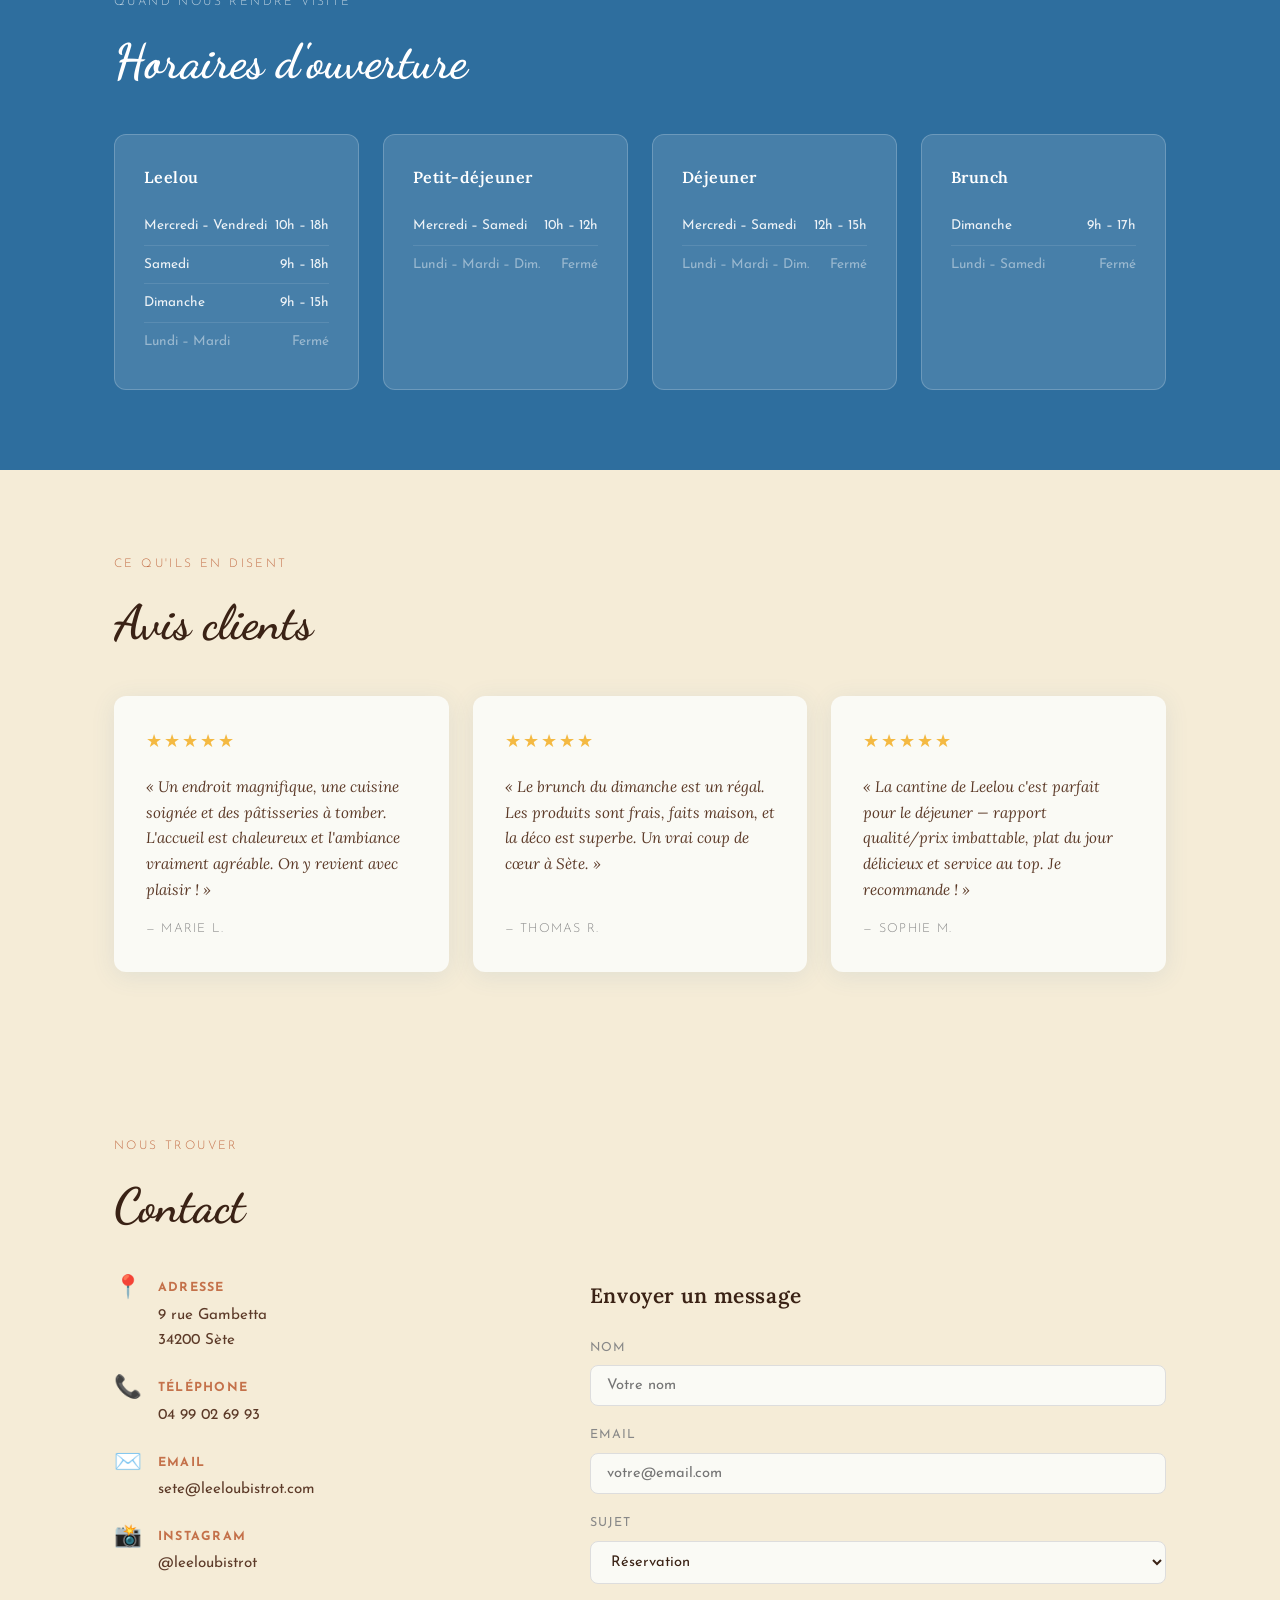
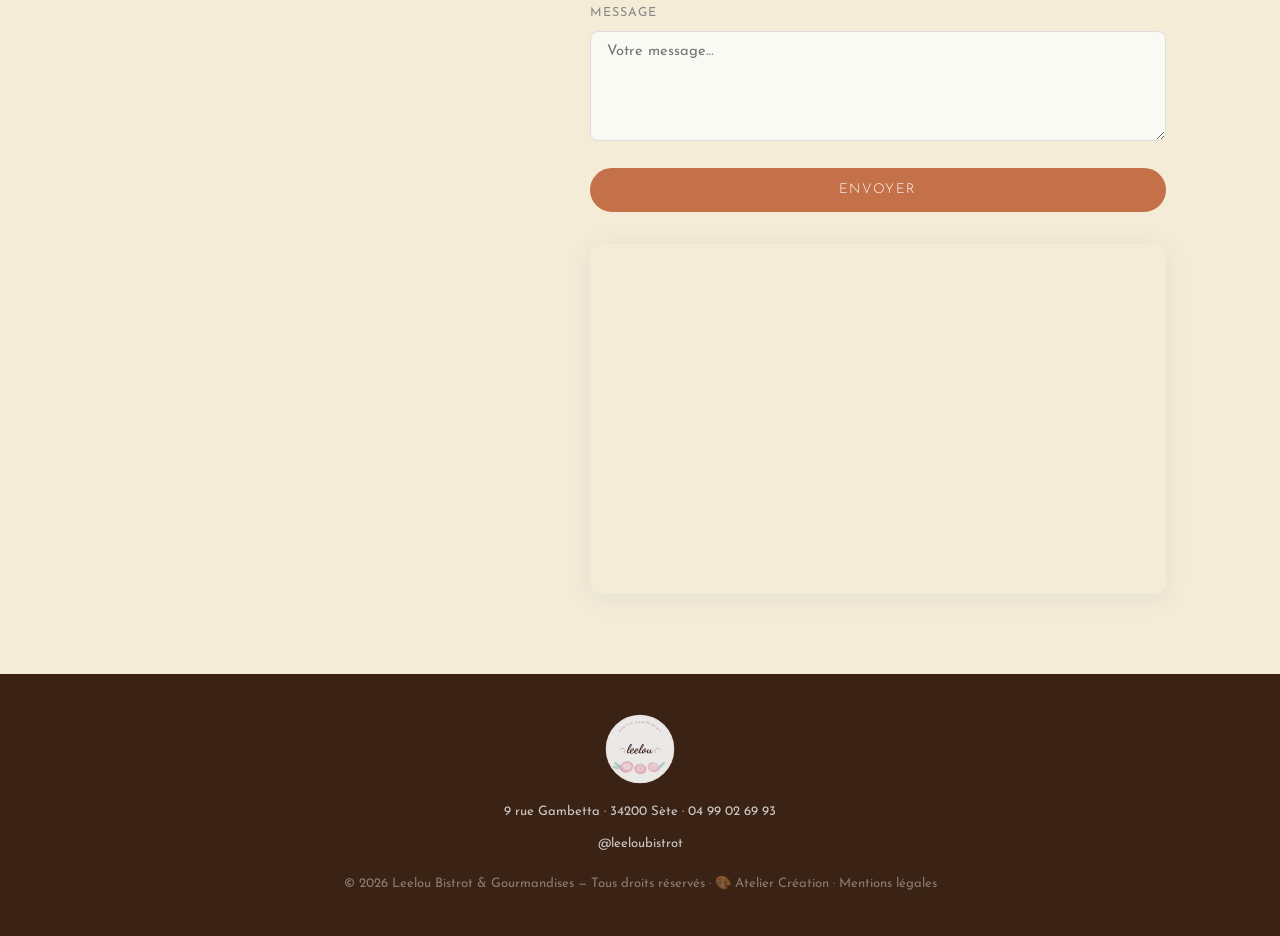
==== commit 58083bc5: "Fix content errors and missing elements on both pages - Bistrot: remove Tuesday from opening hours (" ====
--- a/index.html
+++ b/index.html
@@ -11,6 +11,7 @@
   <meta property="og:description" content="Cuisine de saison, pâtisseries maison et saveurs méditerranéennes au cœur de Sète." />
   <meta property="og:type" content="restaurant" />
   <meta property="og:locale" content="fr_FR" />
+  <meta property="og:image" content="images/interieur.jpg" />
 
   <!-- Favicon généré depuis le logo -->
   <link rel="icon" type="image/svg+xml" href="logo.svg" />
@@ -50,8 +51,7 @@
       { "@type": "OpeningHoursSpecification", "dayOfWeek": "Thursday",  "opens": "10:00", "closes": "18:00" },
       { "@type": "OpeningHoursSpecification", "dayOfWeek": "Friday",    "opens": "10:00", "closes": "18:00" },
       { "@type": "OpeningHoursSpecification", "dayOfWeek": "Saturday",  "opens": "09:00", "closes": "18:00" },
-      { "@type": "OpeningHoursSpecification", "dayOfWeek": "Sunday",    "opens": "09:00", "closes": "15:00" },
-      { "@type": "OpeningHoursSpecification", "dayOfWeek": "Tuesday",   "opens": "10:00", "closes": "18:00" }
+      { "@type": "OpeningHoursSpecification", "dayOfWeek": "Sunday",    "opens": "09:00", "closes": "15:00" }
     ]
   }
   </script>
@@ -157,9 +157,6 @@
             <div class="petitdej-slot">
               <span>Mer – Sam</span><span>10h – 12h</span>
             </div>
-            <div class="petitdej-slot">
-              <span>Mardi</span><span>10h – 12h</span>
-            </div>
           </div>
         </div>
         <div class="petitdej-image">
@@ -323,10 +320,10 @@
         <div class="brunch-text">
           <span class="section-label">Le dimanche</span>
           <h2>Le Brunch de Leelou</h2>
-          <p>Chaque dimanche de 9h à 17h, Leelou vous invite à un brunch gourmand dans une atmosphère chaleureuse. Pâtisseries maisons, œufs, viennoiseries, jus frais et café… un moment suspendu au cœur de Sète.</p>
+          <p>Chaque dimanche de 9h à 15h, Leelou vous invite à un brunch gourmand dans une atmosphère chaleureuse. Pâtisseries maisons, œufs, viennoiseries, jus frais et café… un moment suspendu au cœur de Sète.</p>
           <div class="brunch-horaire">
             <span class="brunch-day">Dimanche</span>
-            <span class="brunch-time">9h00 — 17h00</span>
+            <span class="brunch-time">9h00 — 15h00</span>
           </div>
           <a href="tel:0499026993" class="btn btn-brunch">Réserver · 04 99 02 69 93</a>
         </div>
@@ -388,8 +385,7 @@
           <h3>Petit-déjeuner</h3>
           <ul>
             <li><span>Mercredi – Samedi</span><span>10h – 12h</span></li>
-            <li><span>Mardi</span><span>10h – 12h</span></li>
-            <li class="fermé"><span>Dimanche – Lundi</span><span>Fermé</span></li>
+            <li class="fermé"><span>Lundi – Mardi – Dim.</span><span>Fermé</span></li>
           </ul>
         </div>
 
@@ -397,8 +393,7 @@
           <h3>Déjeuner</h3>
           <ul>
             <li><span>Mercredi – Samedi</span><span>12h – 15h</span></li>
-            <li><span>Mardi</span><span>12h – 15h</span></li>
-            <li class="fermé"><span>Dimanche – Lundi</span><span>Fermé</span></li>
+            <li class="fermé"><span>Lundi – Mardi – Dim.</span><span>Fermé</span></li>
           </ul>
         </div>
 
@@ -541,7 +536,7 @@
         </svg>
       <p>9 rue Gambetta · 34200 Sète · <a href="tel:0499026993">04 99 02 69 93</a></p>
       <p><a href="https://www.instagram.com/leeloubistrot" target="_blank" rel="noopener">@leeloubistrot</a></p>
-      <p class="footer-copy">© 2025 Leelou Bistrot & Gourmandises — Tous droits réservés · <a href="atelier.html">🎨 Atelier Création</a> · <a href="mentions-legales.html">Mentions légales</a></p>
+      <p class="footer-copy">© 2026 Leelou Bistrot & Gourmandises — Tous droits réservés · <a href="atelier.html">🎨 Atelier Création</a> · <a href="mentions-legales.html">Mentions légales</a></p>
     </div>
   </footer>
 
--- a/css/style.css
+++ b/css/style.css
@@ -1003,7 +1003,7 @@
 }
 .page-404-inner .btn { display: inline-block; }
 
-/* ---------- HERO ATELIER ---------- */
+/* ---------- HERO ATELIER (fond CSS créatif) ---------- */
 #hero-atelier {
   position: relative;
   min-height: 100vh;
@@ -1011,10 +1011,66 @@
   align-items: center;
   justify-content: center;
   text-align: center;
-  background-size: cover;
-  background-position: center;
-  background-attachment: fixed;
+  background:
+    linear-gradient(135deg,
+      #c4714a 0%,
+      #d4895e 20%,
+      #e8a090 40%,
+      #f0b8c8 65%,
+      #f5d8e4 85%,
+      #fdf0f4 100%
+    );
   overflow: hidden;
+}
+
+/* Taches aquarelle en surimpression */
+.hero-at-blobs { position: absolute; inset: 0; pointer-events: none; z-index: 0; }
+.blob {
+  position: absolute;
+  border-radius: 50%;
+  filter: blur(48px);
+}
+.blob-1 {
+  width: 50vw; height: 50vw;
+  top: -5%; left: -5%;
+  background: #bf6040;
+  opacity: 0.45;
+}
+.blob-2 {
+  width: 40vw; height: 40vw;
+  bottom: -8%; right: -5%;
+  background: #f4a8c0;
+  opacity: 0.50;
+}
+.blob-3 {
+  width: 32vw; height: 32vw;
+  top: 5%; right: 10%;
+  background: #7a8c5c;
+  opacity: 0.20;
+}
+.blob-4 {
+  width: 28vw; height: 28vw;
+  bottom: 10%; left: 15%;
+  background: #e87060;
+  opacity: 0.25;
+}
+.blob-5 {
+  width: 20vw; height: 20vw;
+  top: 45%; right: 25%;
+  background: #fff0f4;
+  opacity: 0.35;
+}
+
+/* Texte hero atelier sur fond dégradé terracotta */
+.hero-content--light { position: relative; z-index: 2; padding: 2rem 1.5rem; }
+.hero-tagline--dark {
+  font-family: var(--font-body);
+  font-size: 0.78rem;
+  font-weight: 300;
+  letter-spacing: 0.25em;
+  text-transform: uppercase;
+  color: rgba(255,255,255,0.85);
+  margin-bottom: 0.8rem;
 }
 .hero-atelier-title {
   font-family: var(--font-script);
@@ -1022,7 +1078,73 @@
   color: #fff;
   line-height: 1.1;
   margin-bottom: 1rem;
-  text-shadow: 0 2px 20px rgba(0,0,0,0.4);
+  text-shadow: 0 2px 16px rgba(100,30,10,0.25);
+}
+.hero-sub--dark {
+  font-family: var(--font-title);
+  font-style: italic;
+  font-size: clamp(0.95rem, 2vw, 1.2rem);
+  color: rgba(255,255,255,0.90);
+  max-width: 500px;
+  margin: 0 auto 2.5rem;
+}
+.btn-outline-terra {
+  background: transparent;
+  color: #fff;
+  border: 2px solid rgba(255,255,255,0.7);
+  padding: 0.75rem 2rem;
+  border-radius: 50px;
+  font-family: var(--font-body);
+  font-size: 0.85rem;
+  font-weight: 300;
+  letter-spacing: 0.1em;
+  text-transform: uppercase;
+  transition: var(--transition);
+  cursor: pointer;
+}
+.btn-outline-terra:hover { background: rgba(255,255,255,0.18); border-color: #fff; }
+
+.hero-switch-btn--dark {
+  border-color: rgba(255,255,255,0.5);
+  color: rgba(255,255,255,0.85);
+  background: rgba(255,255,255,0.08);
+}
+.hero-switch-btn--dark:hover {
+  background: rgba(255,255,255,0.20);
+  border-color: #fff;
+  color: #fff;
+}
+
+/* ---------- GALERIE ATELIER (bande horizontale) ---------- */
+#galerie-at { padding-bottom: 0; }
+@keyframes gsScroll {
+  from { transform: translateX(0); }
+  to   { transform: translateX(-50%); }
+}
+.galerie-strip-at {
+  overflow: hidden;
+  width: 100%;
+  margin-top: 2rem;
+  padding-bottom: 1.5rem;
+}
+.gstrack {
+  display: inline-flex;
+  flex-wrap: nowrap;
+  gap: 8px;
+  animation: gsScroll 30s linear infinite;
+  will-change: transform;
+}
+.galerie-strip-at:hover .gstrack { animation-play-state: paused; }
+.galerie-strip-at.touch-paused .gstrack { animation-play-state: paused; }
+.gstrack img {
+  display: block;
+  height: 400px;
+  width: 300px;
+  min-width: 300px;
+  max-width: 300px;
+  object-fit: cover;
+  flex-shrink: 0;
+  border-radius: 6px;
 }
 
 /* ---------- ACTIVITÉS ---------- */
@@ -1117,9 +1239,156 @@
 /* ---------- GALERIE ATELIER ---------- */
 .galerie-at-grid { margin-top: 0.5rem; }
 
-/* ---------- RESPONSIVE ATELIER ---------- */
+/* =============================================
+   RESPONSIVE — TABLETTE (≤ 900px)
+   ============================================= */
 @media (max-width: 900px) {
+
+  /* Bistrot */
+  .contact-grid  { grid-template-columns: 1fr; gap: 2.5rem; }
+
+  /* Atelier */
+  .activites-grid       { grid-template-columns: 1fr 1fr; gap: 1.5rem; }
+  .cantine-at-grid      { grid-template-columns: 1fr; gap: 2rem; }
+  .cantine-at-image img { height: 280px; }
+}
+
+/* =============================================
+   RESPONSIVE — MOBILE (≤ 768px)
+   ============================================= */
+@media (max-width: 768px) {
+
+  /* Sections */
+  section { padding: 3rem 0; }
+  .container { padding: 0 1.2rem; }
+
+  /* ---------- NAV ---------- */
+  .nav-container { padding: 0 1rem; }
+  .nav-links {
+    display: none;
+    flex-direction: column;
+    position: absolute;
+    top: 100%; left: 0; right: 0;
+    background: rgba(250,247,245,0.98);
+    backdrop-filter: blur(10px);
+    padding: 1.2rem 1.5rem;
+    gap: 1rem;
+    border-bottom: 1px solid var(--beige-dark);
+    box-shadow: 0 8px 24px rgba(0,0,0,0.10);
+    z-index: 99;
+  }
+  .nav-links.open { display: flex; }
+  .nav-toggle     { display: flex; }
+  .nav-cta, .nav-atelier {
+    display: inline-block;
+    width: fit-content;
+  }
+
+  /* ---------- HERO BISTROT ---------- */
+  .hero-actions   { flex-direction: column; align-items: center; }
+  .hero-switch-btn { font-size: 0.75rem; padding: 0.5rem 1.3rem; }
+  .logo-svg--hero { width: min(170px, 50vw); height: min(170px, 50vw); }
+
+  /* ---------- HERO ATELIER ---------- */
+  .hero-atelier-title { font-size: clamp(2.4rem, 12vw, 4rem); }
+  .blob-1 { width: 80vw; height: 80vw; }
+  .blob-2 { width: 70vw; height: 70vw; }
+  .blob-3 { width: 50vw; height: 50vw; }
+
+  /* ---------- À PROPOS ---------- */
+  .apropos-grid { grid-template-columns: 1fr; gap: 2rem; }
+  .apropos-image img { height: 240px; }
+
+  /* ---------- MENU ---------- */
+  .menu-tabs { gap: 0.4rem; }
+  .tab-btn   { padding: 0.45rem 1rem; font-size: 0.72rem; }
+  .menu-grid { grid-template-columns: 1fr; }
+  .cantine-formula { flex-direction: column; gap: 1rem; }
+  .formula-card    { min-width: unset; }
+
+  /* ---------- GALERIE BISTROT ---------- */
+  .galerie-grid             { grid-template-columns: 1fr 1fr; }
+  .galerie-item--large      { grid-column: span 2; }
+  .galerie-item img         { height: 160px; }
+  .galerie-item--large img  { height: 200px; }
+
+  /* ---------- GALERIE ATELIER strip ---------- */
+  .gstrack img {
+    height: 280px;
+    width: 220px;
+    min-width: 220px;
+    max-width: 220px;
+  }
+
+  /* ---------- HORAIRES ---------- */
+  .horaires-grid { grid-template-columns: 1fr 1fr; gap: 1rem; }
+
+  /* ---------- CONTACT ---------- */
+  .contact-info { gap: 1.2rem; }
+  .contact-map iframe { height: 220px; }
+
+  /* ---------- ACTIVITÉS ATELIER ---------- */
   .activites-grid { grid-template-columns: 1fr; }
-  .cantine-at-grid { grid-template-columns: 1fr; gap: 2rem; }
-  .cantine-at-image img { height: 280px; }
-}
+  .activite-card  { padding: 2rem 1.5rem; }
+
+  /* ---------- CANTINE ATELIER ---------- */
+  .cantine-at-image img { height: 220px; }
+  .cantine-at-horaires  { gap: 0.4rem; }
+
+  /* ---------- FOOTER ---------- */
+  #footer       { padding: 2.5rem 0 1.5rem; }
+  .footer-inner { gap: 0.4rem; text-align: center; }
+
+  /* ---------- BOUTONS FIXES ---------- */
+  .btn-float      { padding: 0.9rem; border-radius: 50%; }
+  .btn-float__text{ display: none; }
+
+  /* ---------- MENTIONS / 404 ---------- */
+  .mentions-main    { padding: 5rem 0 3rem; }
+  .page-404         { padding: 5rem 1.5rem; }
+  .page-404-code    { font-size: 6rem; }
+}
+
+/* =============================================
+   RESPONSIVE — PETIT MOBILE (≤ 480px)
+   ============================================= */
+@media (max-width: 480px) {
+
+  /* Nav */
+  .logo-svg--nav { width: 42px; height: 42px; }
+
+  /* Galerie bistrot : 1 colonne */
+  .galerie-grid, .galerie-item--large { grid-template-columns: 1fr; grid-column: span 1; }
+  .galerie-item img, .galerie-item--large img { height: 200px; }
+
+  /* Horaires : 1 colonne */
+  .horaires-grid { grid-template-columns: 1fr; }
+
+  /* Menu tabs : scroll horizontal */
+  .menu-tabs {
+    flex-wrap: nowrap;
+    overflow-x: auto;
+    padding-bottom: 0.5rem;
+    -webkit-overflow-scrolling: touch;
+    scrollbar-width: none;
+  }
+  .menu-tabs::-webkit-scrollbar { display: none; }
+  .tab-btn { flex-shrink: 0; }
+
+  /* Activités atelier : 1 col */
+  .activites-grid { grid-template-columns: 1fr; }
+
+  /* Galerie atelier strip : images plus larges */
+  .gstrack img {
+    height: 220px;
+    width: 260px;
+    min-width: 260px;
+    max-width: 260px;
+  }
+
+  /* Formulaire */
+  .form-submit { font-size: 0.8rem; }
+
+  /* Cantine formules */
+  .cantine-formula { flex-direction: column; }
+}
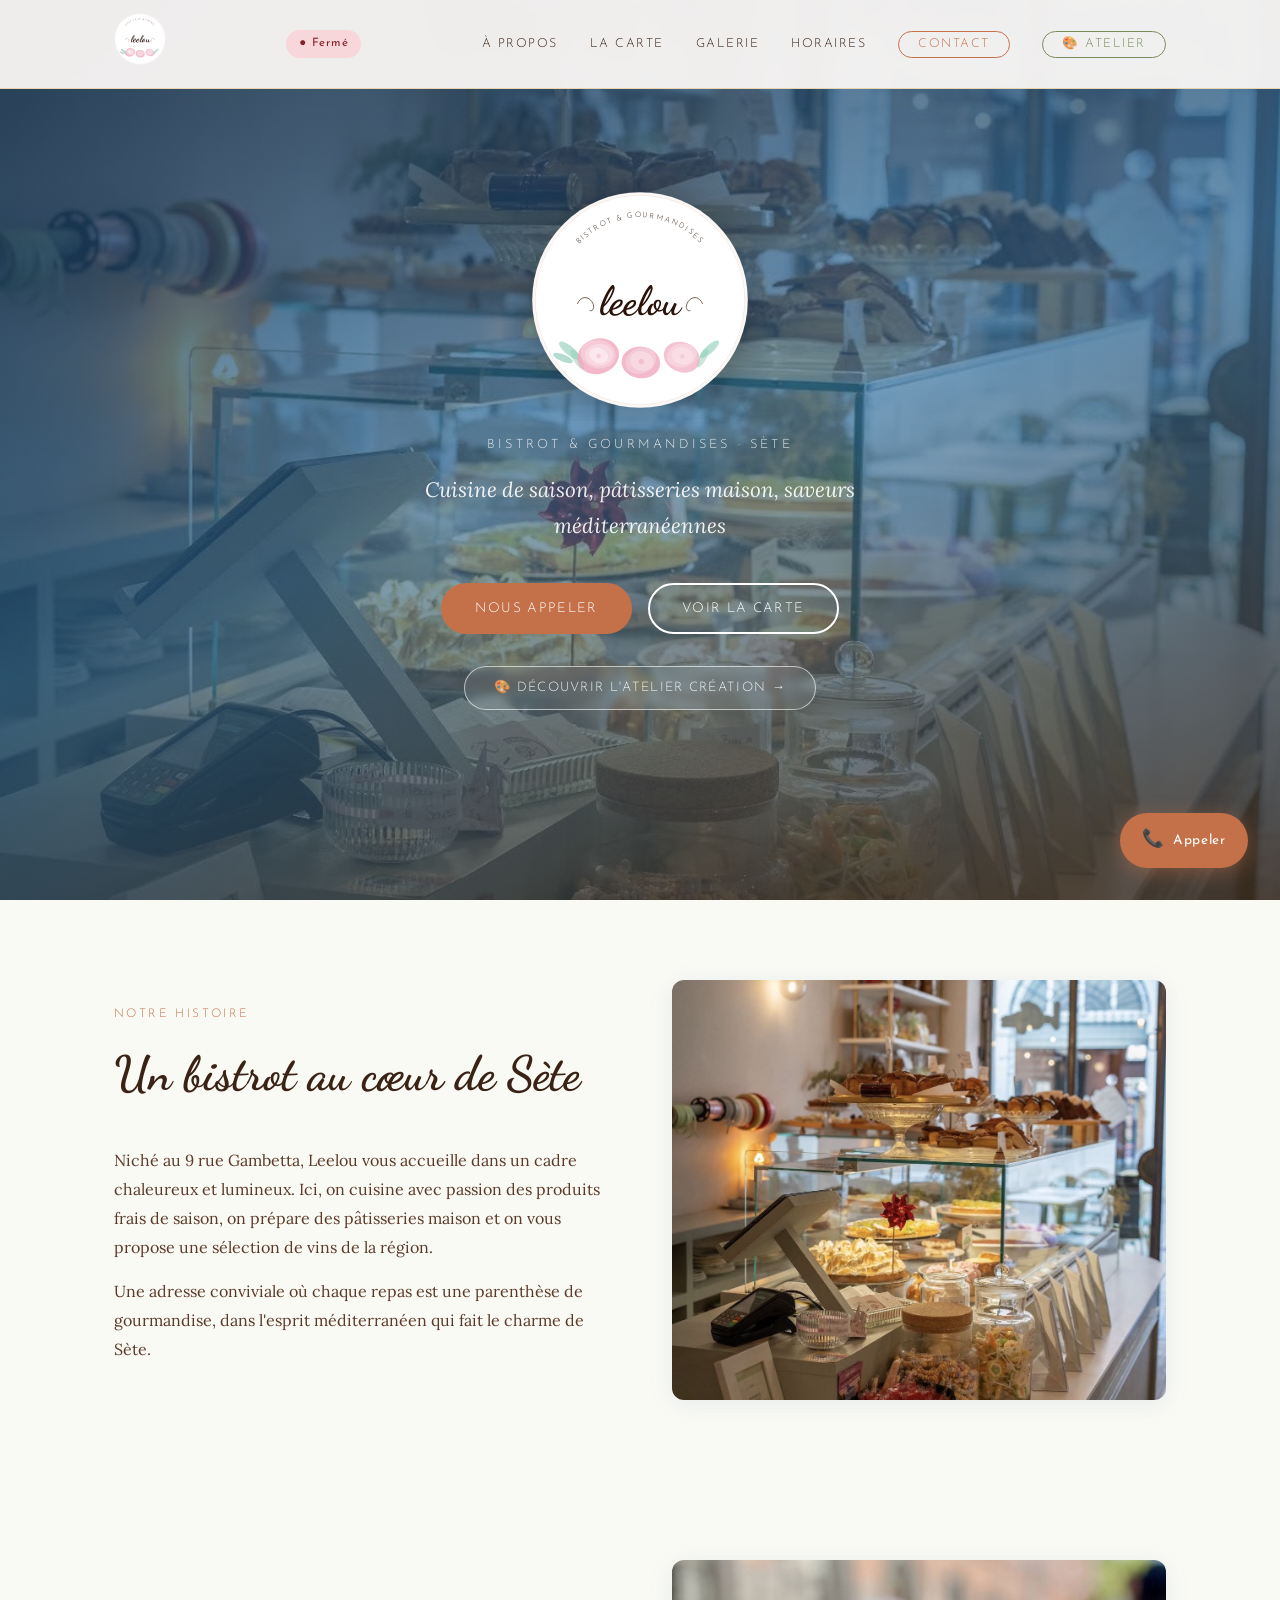
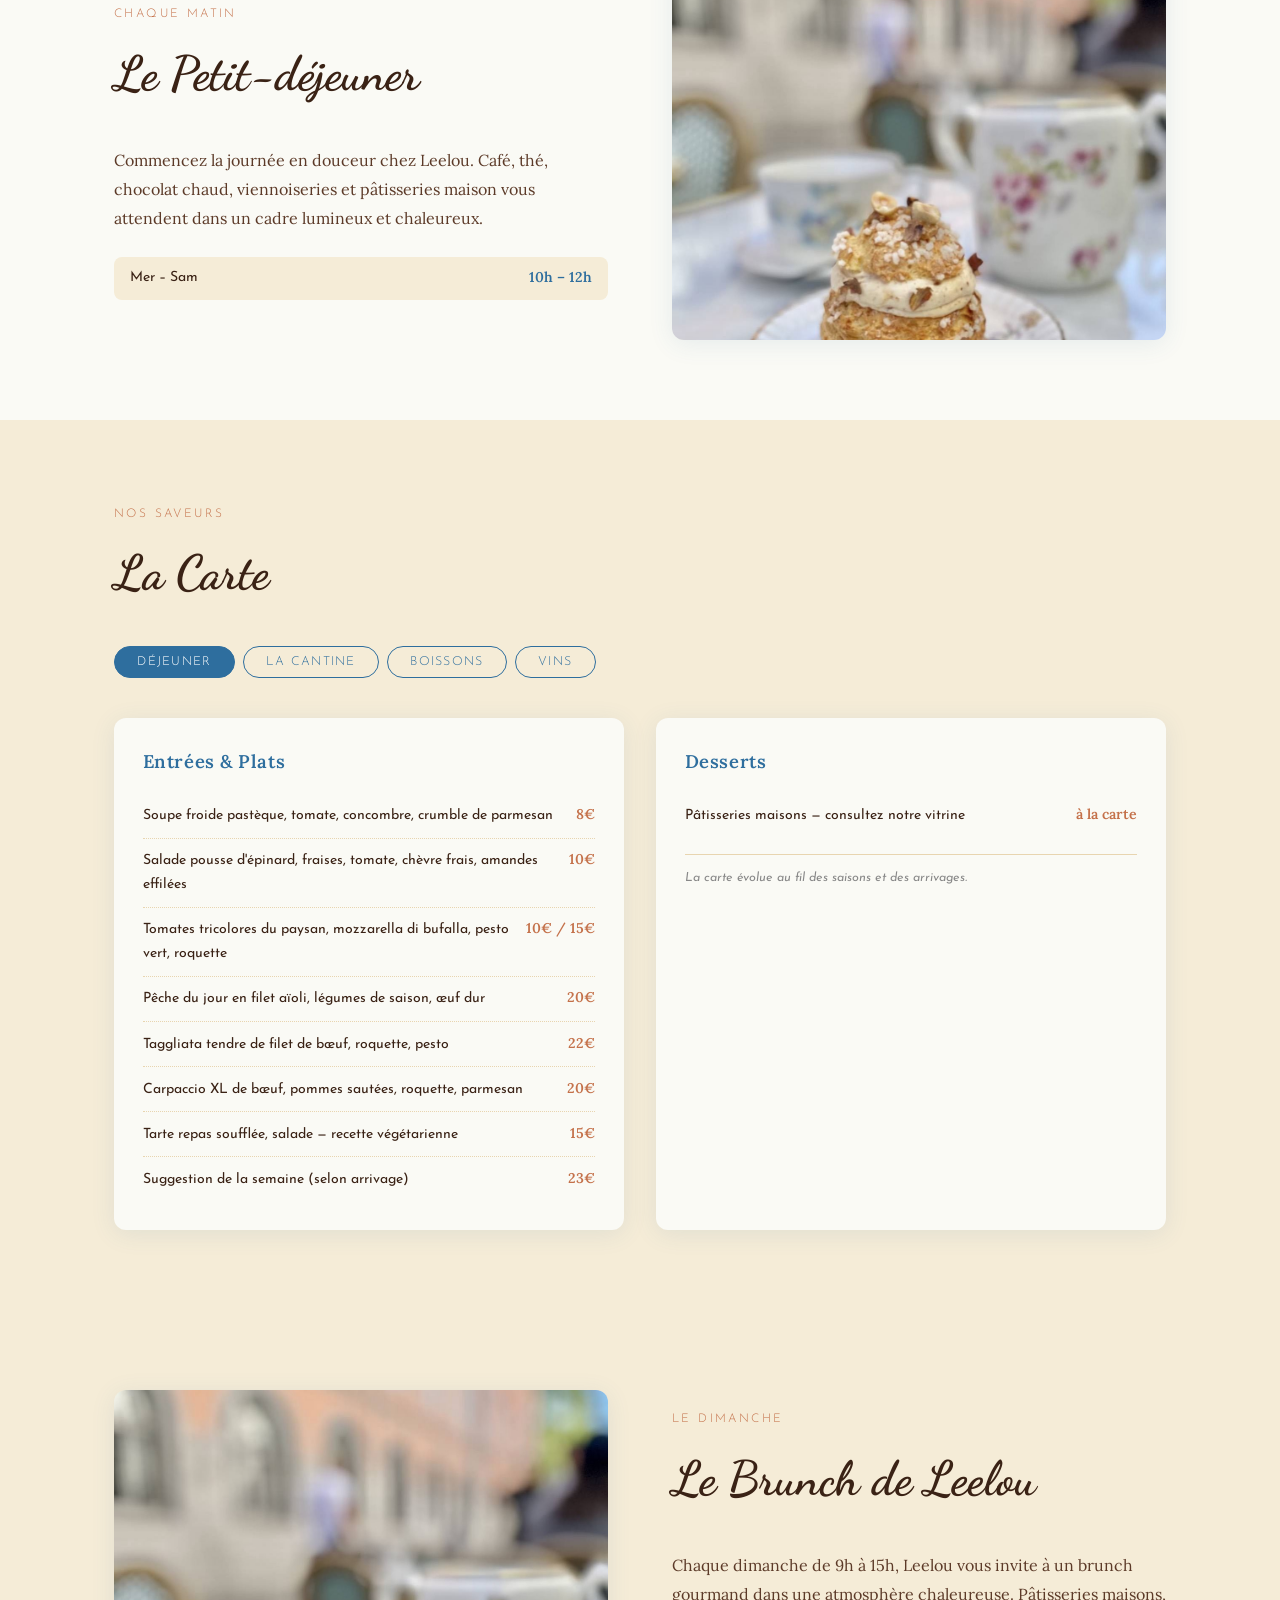
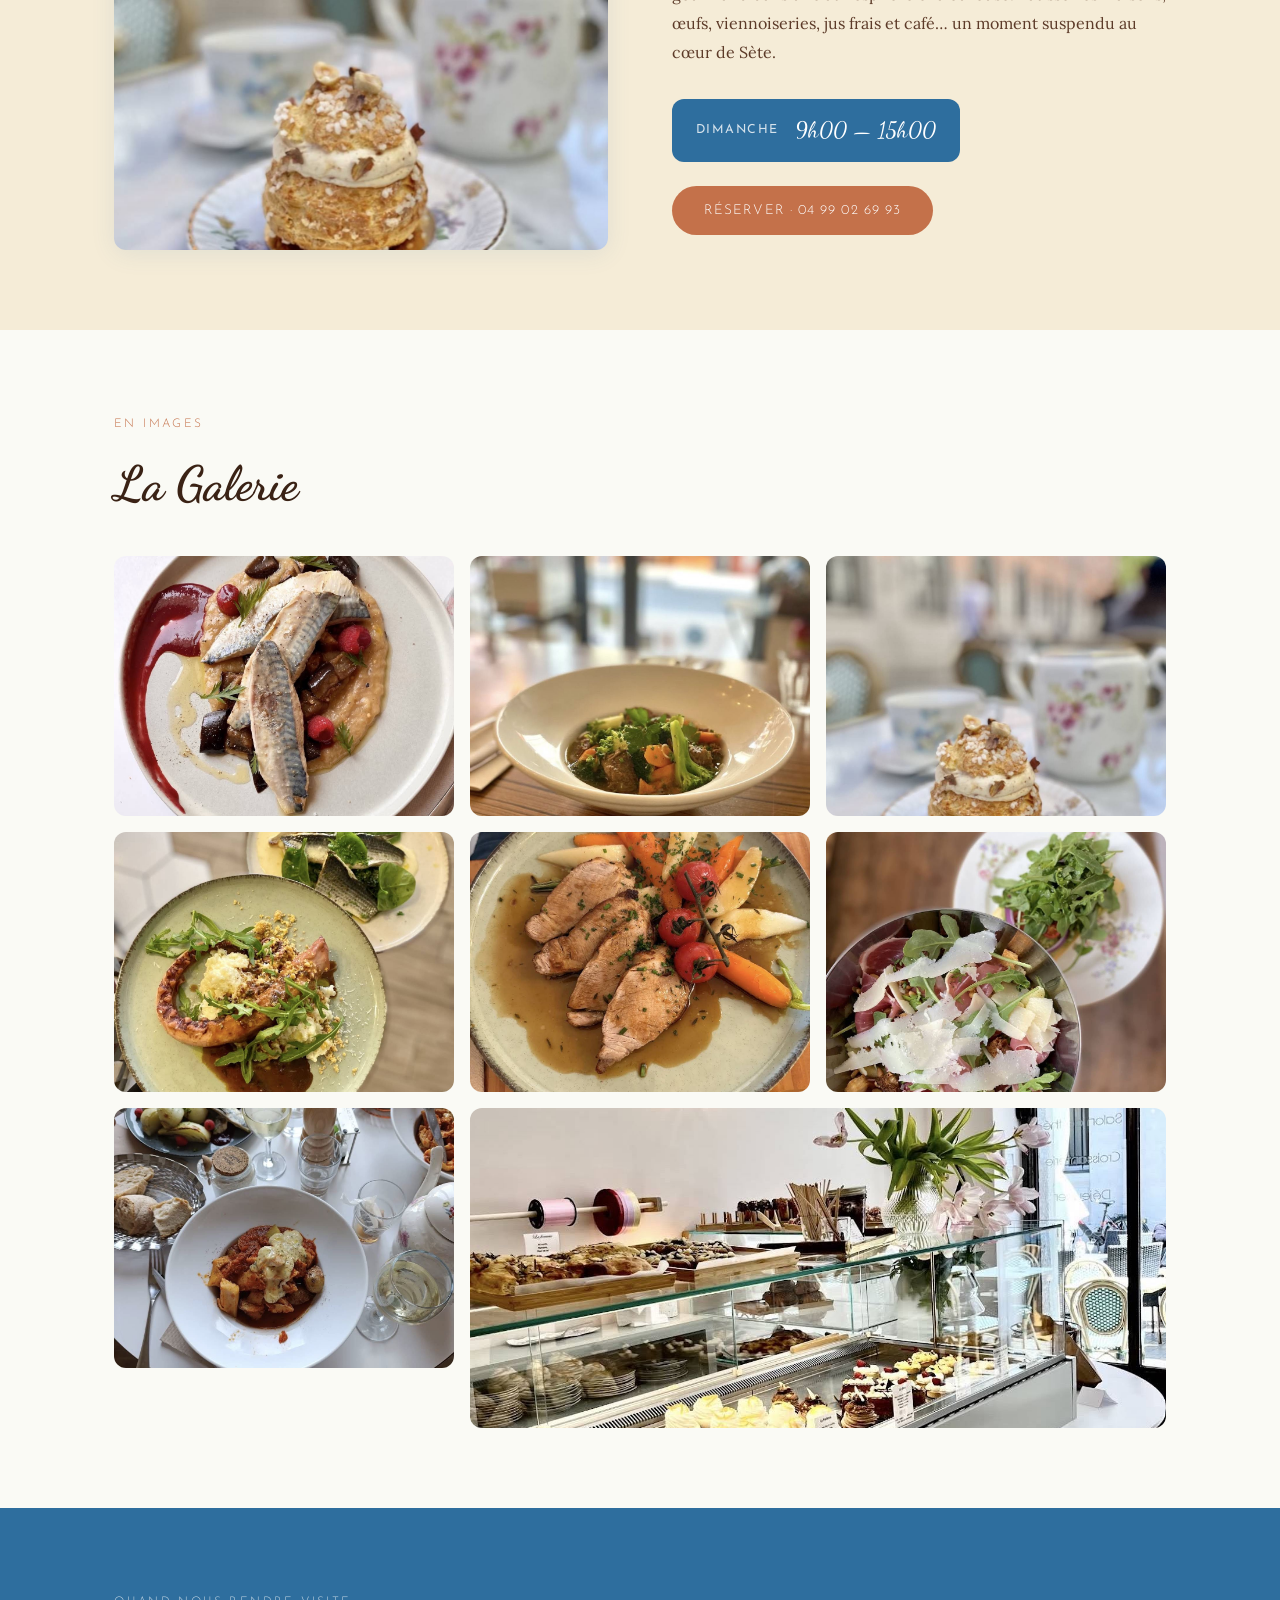
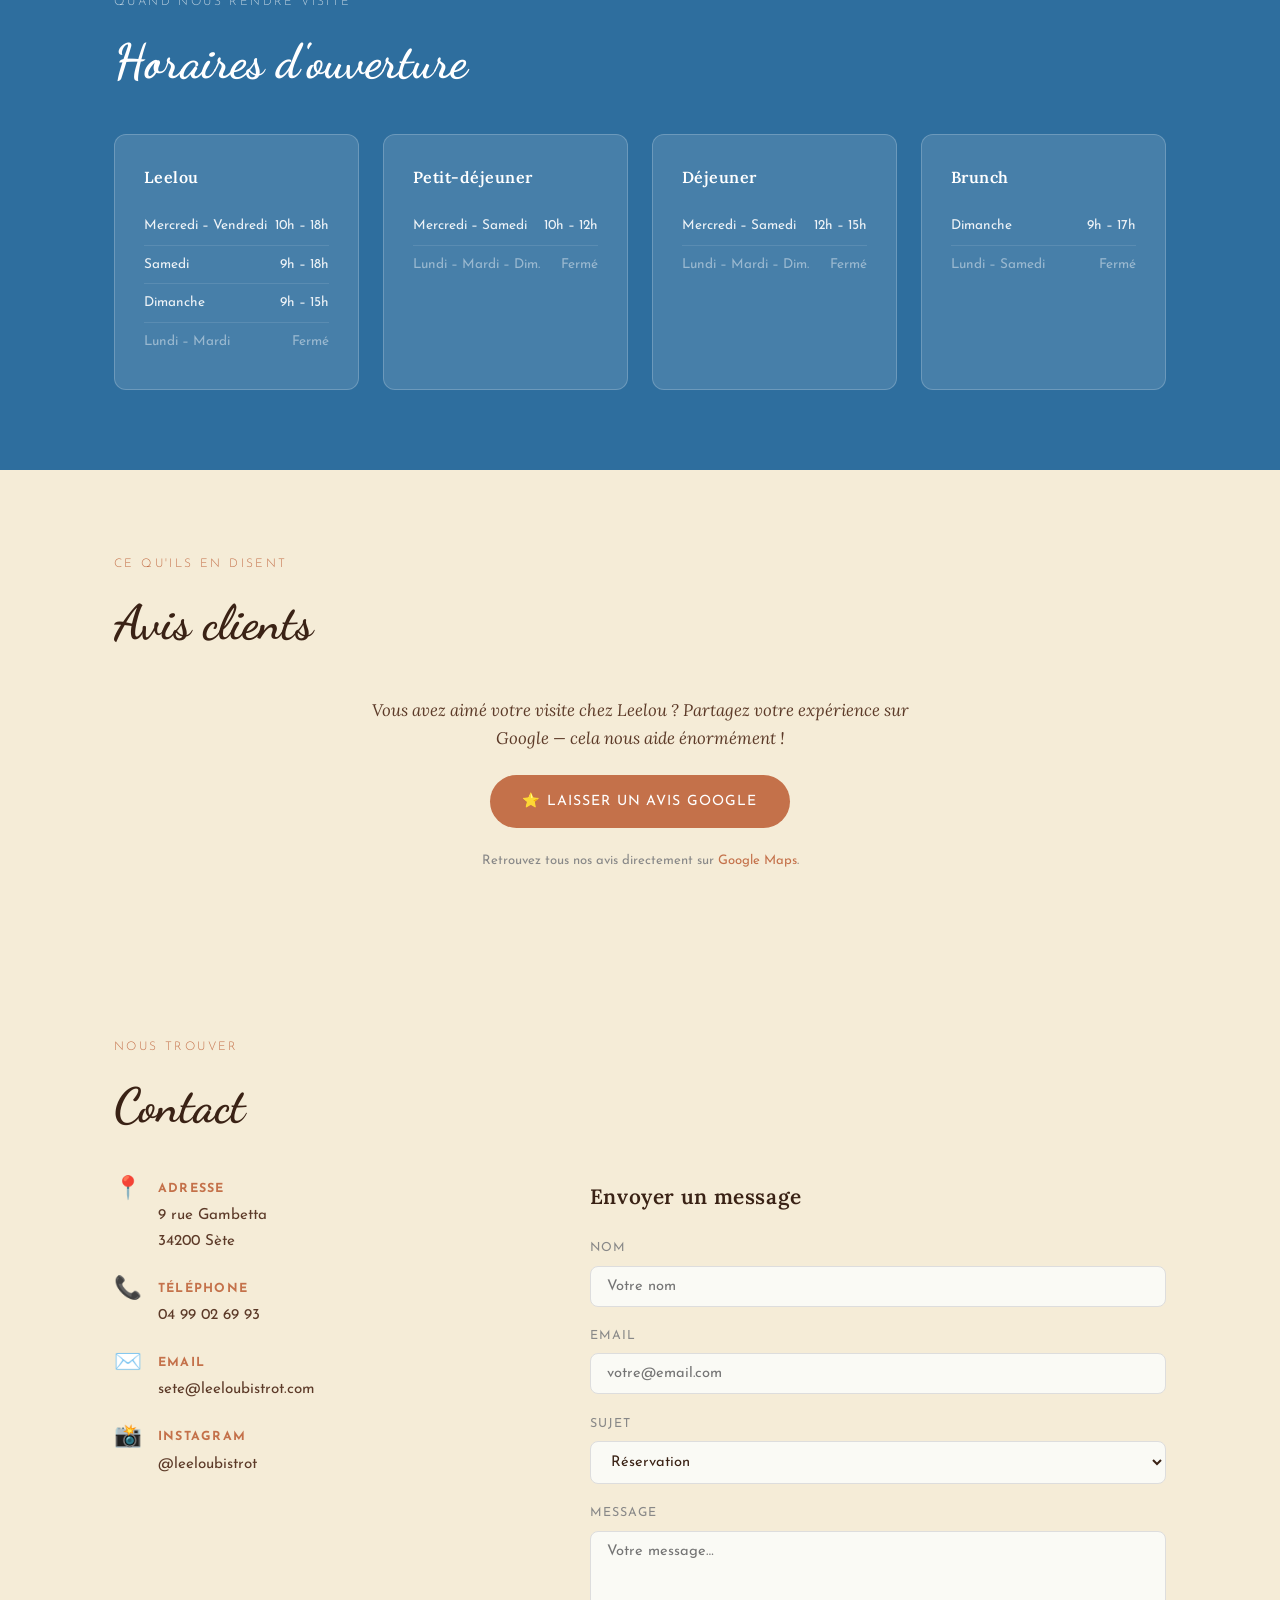
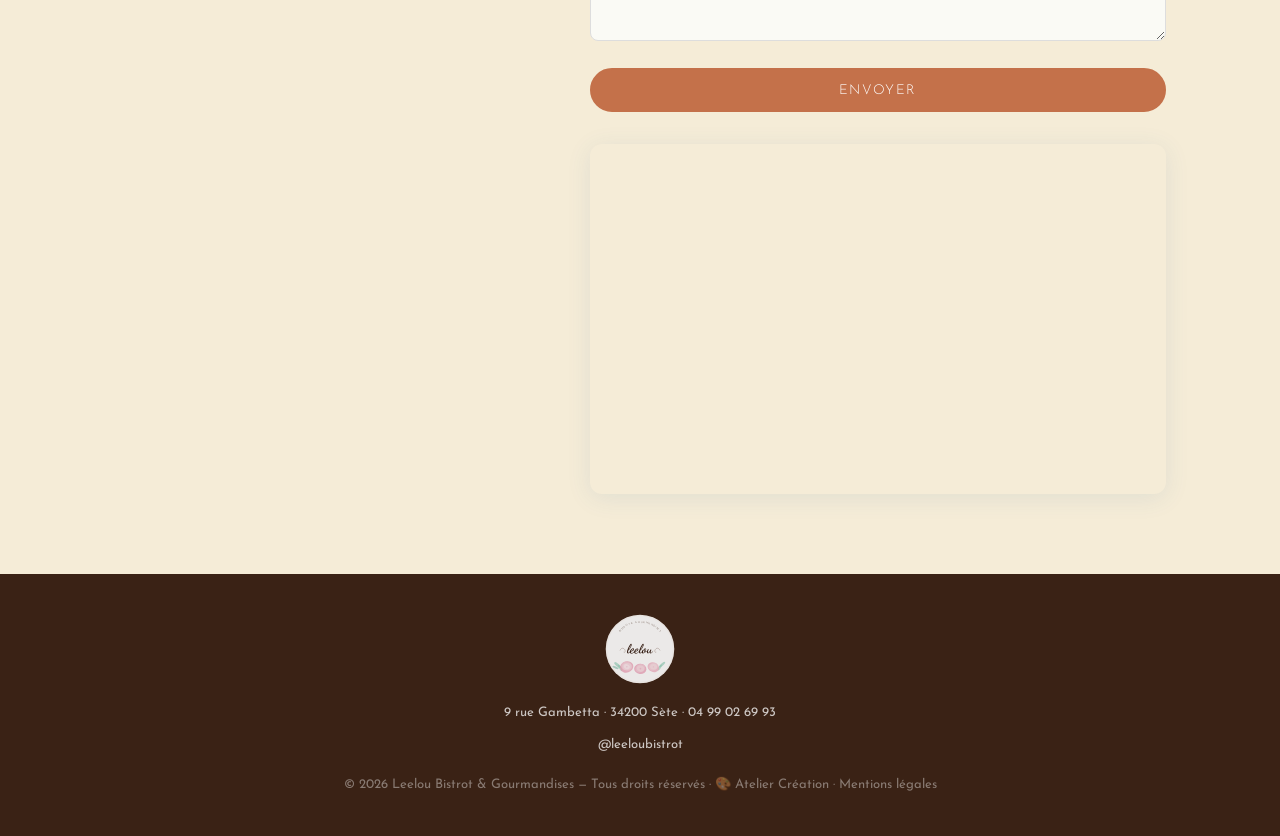
==== commit 0a8ce3ea: "UX and content improvements across both pages - Replace fake reviews with Google Maps CTA block (btn" ====
--- a/index.html
+++ b/index.html
@@ -414,22 +414,17 @@
     <div class="container">
       <span class="section-label">Ce qu'ils en disent</span>
       <h2>Avis clients</h2>
-      <div class="avis-grid">
-        <div class="avis-card">
-          <div class="avis-stars">★★★★★</div>
-          <p>« Un endroit magnifique, une cuisine soignée et des pâtisseries à tomber. L'accueil est chaleureux et l'ambiance vraiment agréable. On y revient avec plaisir ! »</p>
-          <div class="avis-author">— Marie L.</div>
-        </div>
-        <div class="avis-card">
-          <div class="avis-stars">★★★★★</div>
-          <p>« Le brunch du dimanche est un régal. Les produits sont frais, faits maison, et la déco est superbe. Un vrai coup de cœur à Sète. »</p>
-          <div class="avis-author">— Thomas R.</div>
-        </div>
-        <div class="avis-card">
-          <div class="avis-stars">★★★★★</div>
-          <p>« La cantine de Leelou c'est parfait pour le déjeuner — rapport qualité/prix imbattable, plat du jour délicieux et service au top. Je recommande ! »</p>
-          <div class="avis-author">— Sophie M.</div>
-        </div>
+      <div class="avis-cta-block">
+        <p class="avis-intro">Vous avez aimé votre visite chez Leelou ? Partagez votre expérience sur Google — cela nous aide énormément !</p>
+        <a
+          href="https://www.google.com/search?q=Leelou+Bistrot+Gourmandises+Sète&hl=fr#lrd=0x12b136b62e4a8d55:0x1,1"
+          target="_blank"
+          rel="noopener"
+          class="btn btn-avis"
+        >
+          ⭐ Laisser un avis Google
+        </a>
+        <p class="avis-note">Retrouvez tous nos avis directement sur <a href="https://www.google.com/maps/place/Leelou+Bistrot" target="_blank" rel="noopener">Google Maps</a>.</p>
       </div>
     </div>
   </section>
@@ -471,7 +466,8 @@
           </div>
         </div>
         <div class="contact-right">
-          <form class="contact-form" id="contactForm" action="mailto:sete@leeloubistrot.com" method="POST" enctype="text/plain">
+          <!-- Formspree : créer un compte sur formspree.io et remplacer VOTRE_ID -->
+          <form class="contact-form" id="contactForm" action="https://formspree.io/f/VOTRE_ID" method="POST">
             <h3>Envoyer un message</h3>
             <div class="form-group">
               <label for="nom">Nom</label>
--- a/css/style.css
+++ b/css/style.css
@@ -817,36 +817,44 @@
 /* ---------- AVIS CLIENTS ---------- */
 #avis { background: var(--beige); }
 
-.avis-grid {
-  display: grid;
-  grid-template-columns: repeat(3, 1fr);
-  gap: 1.5rem;
-}
-.avis-card {
-  background: var(--blanc);
-  border-radius: var(--radius);
-  padding: 2rem;
-  box-shadow: var(--shadow);
+.avis-cta-block {
+  text-align: center;
+  max-width: 540px;
+  margin: 0 auto;
   display: flex;
   flex-direction: column;
-  gap: 1rem;
-}
-.avis-stars { color: #f4b942; font-size: 1.1rem; letter-spacing: 2px; }
-.avis-card p {
+  align-items: center;
+  gap: 1.4rem;
+}
+.avis-intro {
   font-family: var(--font-title);
   font-style: italic;
-  font-size: 0.95rem;
+  font-size: 1.05rem;
   color: var(--brun-light);
   line-height: 1.7;
-  flex: 1;
-}
-.avis-author {
-  font-size: 0.78rem;
-  font-weight: 300;
-  letter-spacing: 0.1em;
+}
+.btn-avis {
+  display: inline-flex;
+  align-items: center;
+  gap: 0.5rem;
+  background: var(--terra);
+  color: #fff;
+  font-family: var(--font-body);
+  font-size: 0.88rem;
+  font-weight: 400;
+  letter-spacing: 0.08em;
+  text-transform: uppercase;
+  padding: 0.9rem 2rem;
+  border-radius: 2rem;
+  text-decoration: none;
+  transition: background 0.2s, transform 0.2s;
+}
+.btn-avis:hover { background: var(--terra-dark, #a05530); transform: translateY(-2px); }
+.avis-note {
+  font-size: 0.82rem;
   color: var(--gris);
-  text-transform: uppercase;
-}
+}
+.avis-note a { color: var(--terra); }
 
 @media (max-width: 768px) {
   .avis-grid { grid-template-columns: 1fr; }
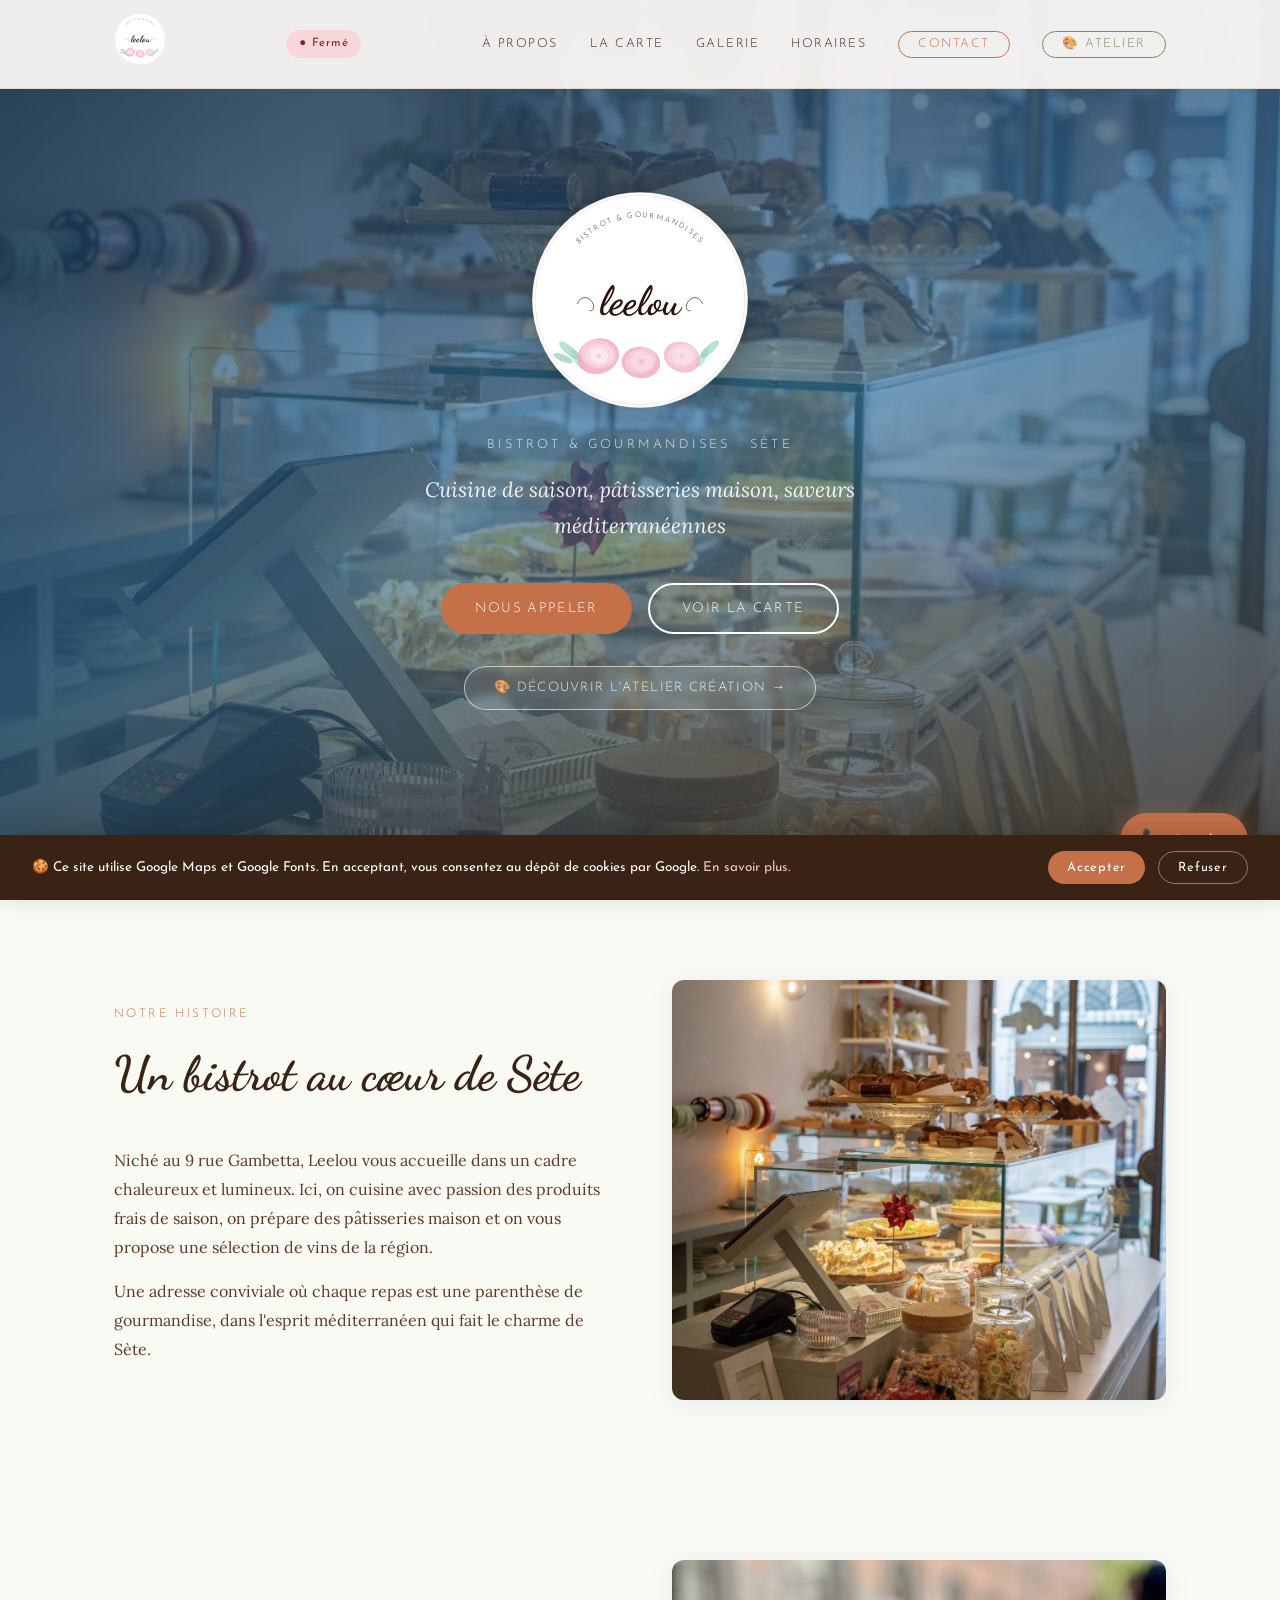
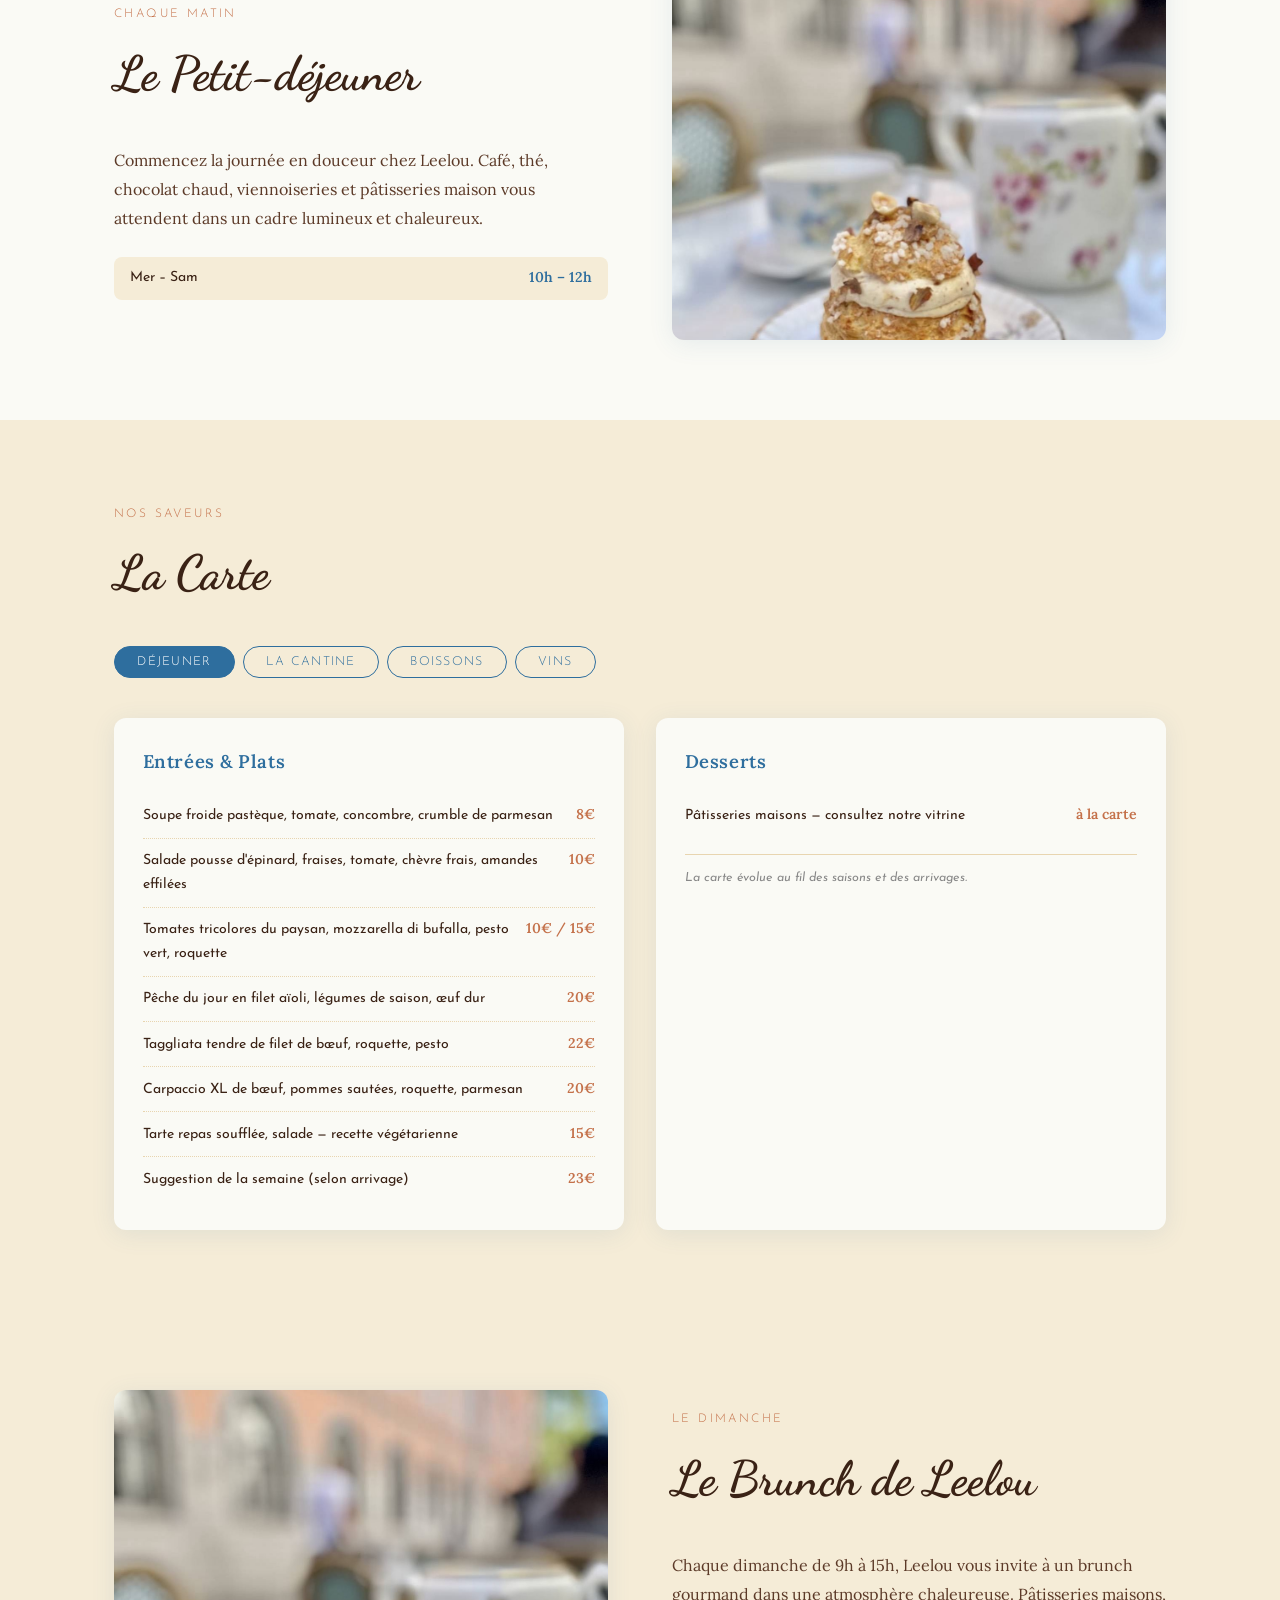
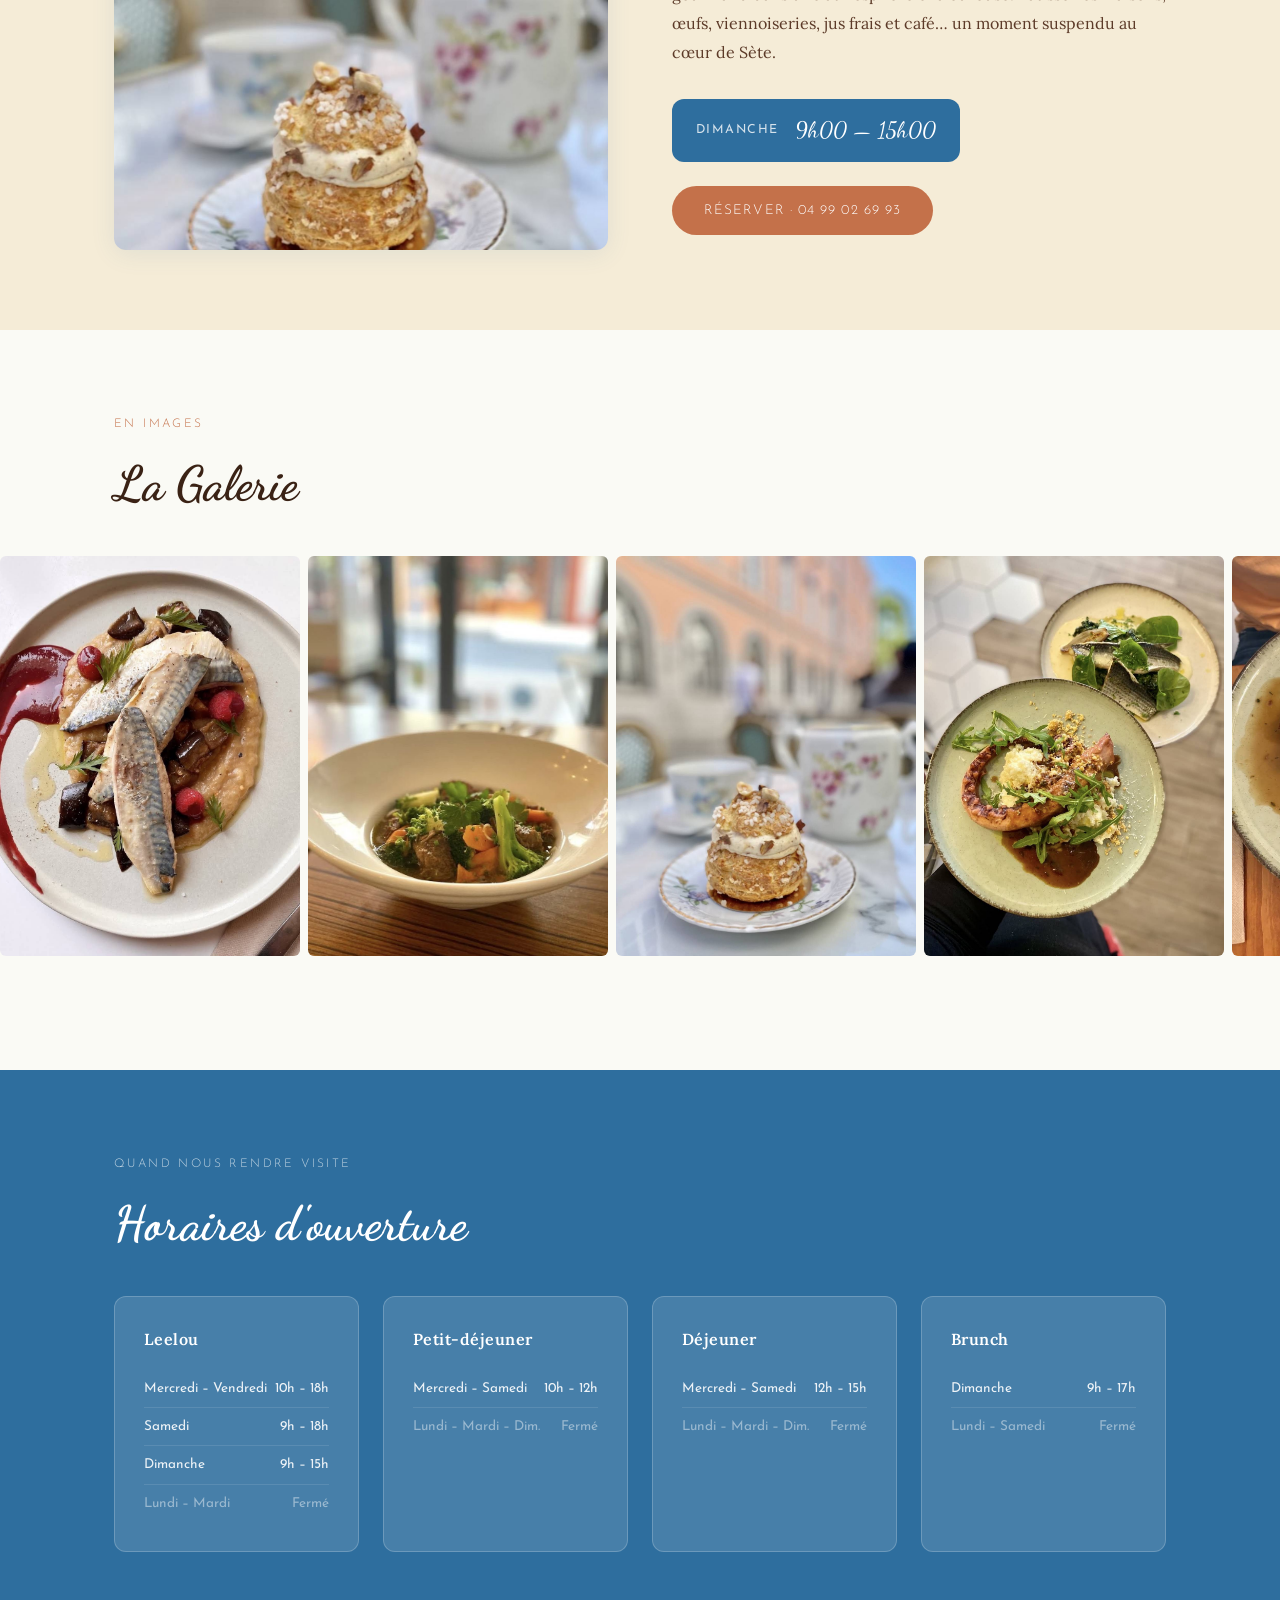
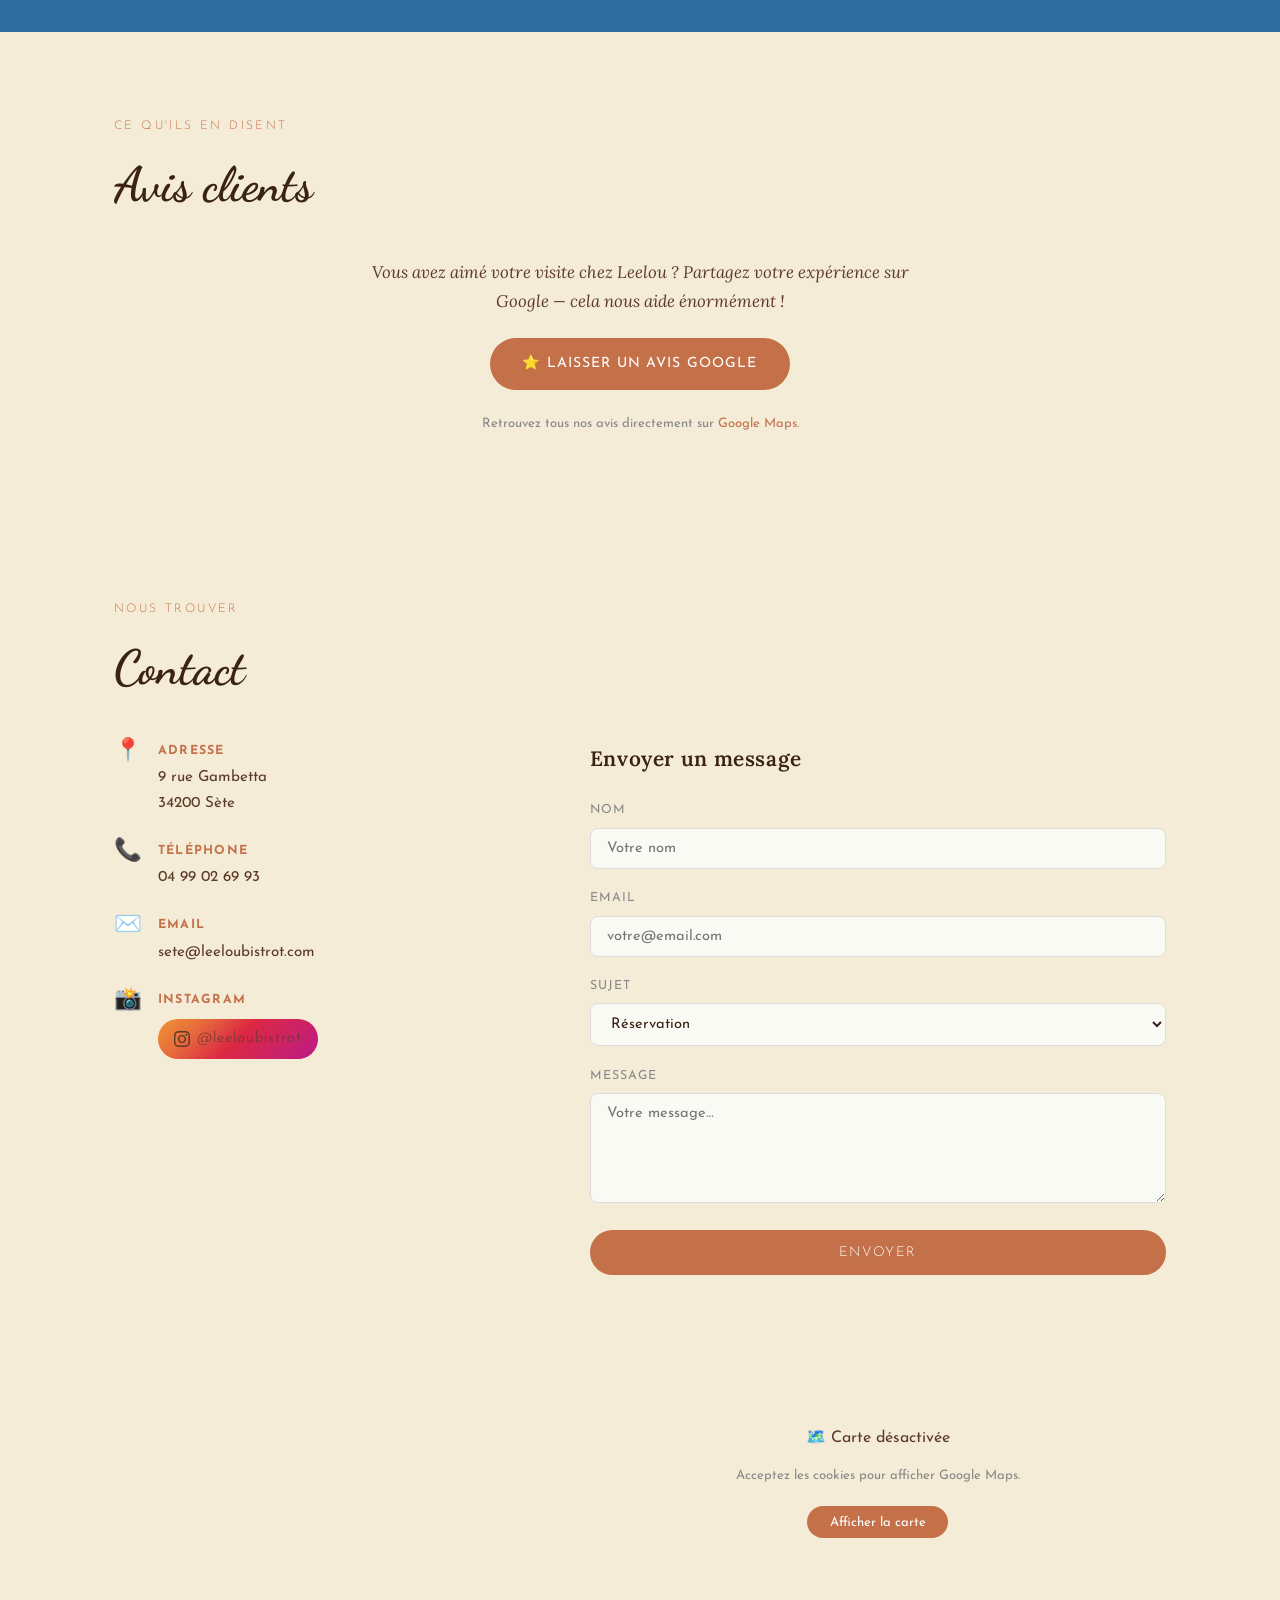
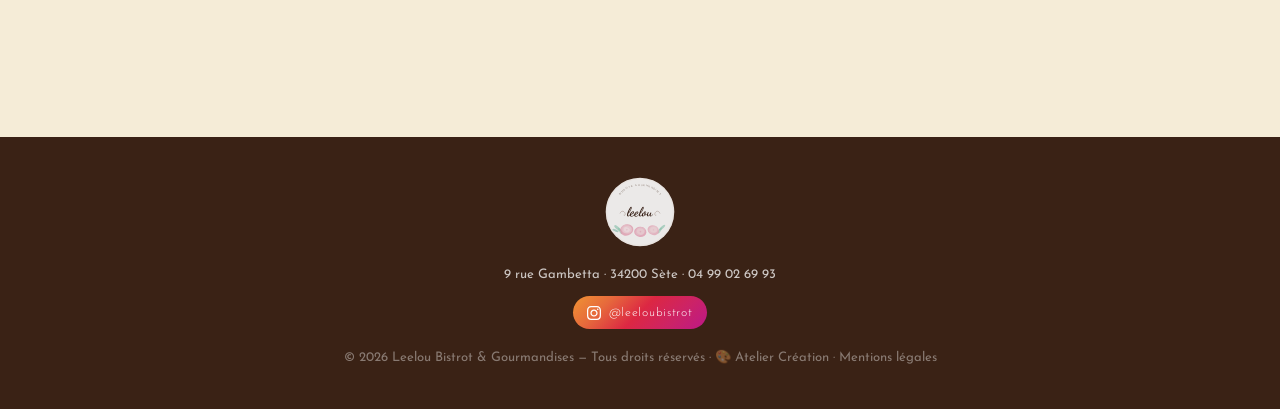
==== commit 47e09eb7: "Major site-wide improvements: legal, perf, visual, UX Legal: - Complete mentions-legales.html (cooki" ====
--- a/index.html
+++ b/index.html
@@ -16,6 +16,8 @@
   <!-- Favicon généré depuis le logo -->
   <link rel="icon" type="image/svg+xml" href="logo.svg" />
 
+  <link rel="canonical" href="https://leeloubistrot.com/index.html" />
+  <link rel="preload" as="image" href="images/interieur.jpg" />
   <link rel="preconnect" href="https://fonts.googleapis.com" />
   <link rel="preconnect" href="https://fonts.gstatic.com" crossorigin />
   <link href="https://fonts.googleapis.com/css2?family=Dancing+Script:wght@700&family=Josefin+Sans:wght@200;300;400&family=Lora:ital,wght@0,400;0,600;1,400&display=swap" rel="stylesheet" />
@@ -336,30 +338,17 @@
     <div class="container">
       <span class="section-label">En images</span>
       <h2>La Galerie</h2>
-      <!-- Grille desktop -->
-      <div class="galerie-grid">
-        <div class="galerie-item"><img src="images/plat1.jpg" alt="Maquereau rôti, aubergines confites, framboises" loading="lazy" /></div>
-        <div class="galerie-item"><img src="images/plat2.jpg" alt="Mijoté de bœuf aux légumes de saison" loading="lazy" /></div>
-        <div class="galerie-item"><img src="images/plat3.jpg" alt="Chou à la crème pralinée — pâtisserie maison" loading="lazy" /></div>
-        <div class="galerie-item"><img src="images/plat4.jpg" alt="Duo d'assiettes — tarte soufflée et poisson" loading="lazy" /></div>
-        <div class="galerie-item"><img src="images/plat5.jpg" alt="Filet mignon de porc en tagliata" loading="lazy" /></div>
-        <div class="galerie-item"><img src="images/plat6.jpg" alt="Salade carpaccio, roquette, parmesan" loading="lazy" /></div>
-        <div class="galerie-item"><img src="images/plat7.jpg" alt="Table Leelou — ambiance déjeuner" loading="lazy" /></div>
-        <div class="galerie-item galerie-item--large"><img src="images/interieur2.jpg" alt="Vitrine pâtisseries Leelou" loading="lazy" /></div>
-      </div>
-      <!-- Carrousel mobile -->
-      <div class="galerie-carousel">
-        <div class="carousel-track" id="carouselTrack">
-          <div class="carousel-slide"><img src="images/plat1.jpg" alt="Maquereau rôti" loading="lazy" /></div>
-          <div class="carousel-slide"><img src="images/plat2.jpg" alt="Mijoté de bœuf" loading="lazy" /></div>
-          <div class="carousel-slide"><img src="images/plat3.jpg" alt="Pâtisserie maison" loading="lazy" /></div>
-          <div class="carousel-slide"><img src="images/plat4.jpg" alt="Tarte soufflée et poisson" loading="lazy" /></div>
-          <div class="carousel-slide"><img src="images/plat5.jpg" alt="Filet mignon" loading="lazy" /></div>
-          <div class="carousel-slide"><img src="images/plat6.jpg" alt="Salade carpaccio" loading="lazy" /></div>
-          <div class="carousel-slide"><img src="images/plat7.jpg" alt="Ambiance déjeuner" loading="lazy" /></div>
-          <div class="carousel-slide"><img src="images/interieur2.jpg" alt="Vitrine pâtisseries" loading="lazy" /></div>
-        </div>
-        <div class="carousel-dots" id="carouselDots"></div>
+    </div>
+    <div class="galerie-strip-at" id="galerieStripBistrot">
+      <div class="gstrack">
+        <img src="images/plat1.jpg" alt="Maquereau rôti, aubergines confites, framboises" />
+        <img src="images/plat2.jpg" alt="Mijoté de bœuf aux légumes de saison" />
+        <img src="images/plat3.jpg" alt="Chou à la crème pralinée — pâtisserie maison" />
+        <img src="images/plat4.jpg" alt="Duo d'assiettes — tarte soufflée et poisson" />
+        <img src="images/plat5.jpg" alt="Filet mignon de porc en tagliata" />
+        <img src="images/plat6.jpg" alt="Salade carpaccio, roquette, parmesan" />
+        <img src="images/plat7.jpg" alt="Table Leelou — ambiance déjeuner" />
+        <img src="images/interieur2.jpg" alt="Vitrine pâtisseries Leelou" />
       </div>
     </div>
   </section>
@@ -461,7 +450,10 @@
             <span class="contact-icon">📸</span>
             <div>
               <strong>Instagram</strong>
-              <p><a href="https://www.instagram.com/leeloubistrot" target="_blank" rel="noopener">@leeloubistrot</a></p>
+              <a href="https://www.instagram.com/leeloubistrot" target="_blank" rel="noopener" class="btn-instagram">
+                <svg xmlns="http://www.w3.org/2000/svg" viewBox="0 0 24 24" width="16" height="16" fill="currentColor" aria-hidden="true"><path d="M12 2.163c3.204 0 3.584.012 4.85.07 3.252.148 4.771 1.691 4.919 4.919.058 1.265.069 1.645.069 4.849 0 3.205-.012 3.584-.069 4.849-.149 3.225-1.664 4.771-4.919 4.919-1.266.058-1.644.07-4.85.07-3.204 0-3.584-.012-4.849-.07-3.26-.149-4.771-1.699-4.919-4.92-.058-1.265-.07-1.644-.07-4.849 0-3.204.013-3.583.07-4.849.149-3.227 1.664-4.771 4.919-4.919 1.266-.057 1.645-.069 4.849-.069zm0-2.163c-3.259 0-3.667.014-4.947.072-4.358.2-6.78 2.618-6.98 6.98-.059 1.281-.073 1.689-.073 4.948 0 3.259.014 3.668.072 4.948.2 4.358 2.618 6.78 6.98 6.98 1.281.058 1.689.072 4.948.072 3.259 0 3.668-.014 4.948-.072 4.354-.2 6.782-2.618 6.979-6.98.059-1.28.073-1.689.073-4.948 0-3.259-.014-3.667-.072-4.947-.196-4.354-2.617-6.78-6.979-6.98-1.281-.059-1.69-.073-4.949-.073zm0 5.838c-3.403 0-6.162 2.759-6.162 6.162s2.759 6.163 6.162 6.163 6.162-2.759 6.162-6.163c0-3.403-2.759-6.162-6.162-6.162zm0 10.162c-2.209 0-4-1.79-4-4 0-2.209 1.791-4 4-4s4 1.791 4 4c0 2.21-1.791 4-4 4zm6.406-11.845c-.796 0-1.441.645-1.441 1.44s.645 1.44 1.441 1.44c.795 0 1.439-.645 1.439-1.44s-.644-1.44-1.439-1.44z"/></svg>
+                @leeloubistrot
+              </a>
             </div>
           </div>
         </div>
@@ -494,16 +486,11 @@
           </form>
 
           <div class="contact-map">
-          <iframe
-            src="https://www.google.com/maps/embed?pb=!1m18!1m12!1m3!1d2891.123!2d3.6929!3d43.4053!2m3!1f0!2f0!3f0!3m2!1i1024!2i768!4f13.1!3m3!1m2!1s0x12b10b1e1b1b1b1b%3A0x1!2s9+Rue+Gambetta%2C+34200+S%C3%A8te%2C+France!5e0!3m2!1sfr!2sfr!4v1714000000000"
-            width="100%"
-            height="350"
-            style="border:0;"
-            allowfullscreen=""
-            loading="lazy"
-            referrerpolicy="no-referrer-when-downgrade"
-            title="Leelou Bistrot — 9 rue Gambetta, Sète">
-          </iframe>
+            <div class="map-placeholder" data-src="https://www.google.com/maps/embed?pb=!1m18!1m12!1m3!1d2891.123!2d3.6929!3d43.4053!2m3!1f0!2f0!3f0!3m2!1i1024!2i768!4f13.1!3m3!1m2!1s0x12b10b1e1b1b1b1b%3A0x1!2s9+Rue+Gambetta%2C+34200+S%C3%A8te%2C+France!5e0!3m2!1sfr!2sfr!4v1714000000000">
+              <p>🗺️ Carte désactivée</p>
+              <p class="map-placeholder-note">Acceptez les cookies pour afficher Google Maps.</p>
+              <button class="btn-map-load">Afficher la carte</button>
+            </div>
           </div>
         </div>
       </div>
@@ -531,7 +518,10 @@
           <text x="250" y="282" font-family="'Dancing Script', 'Brush Script MT', cursive" font-size="92" fill="#2a1208" text-anchor="middle" font-weight="700">leelou</text>
         </svg>
       <p>9 rue Gambetta · 34200 Sète · <a href="tel:0499026993">04 99 02 69 93</a></p>
-      <p><a href="https://www.instagram.com/leeloubistrot" target="_blank" rel="noopener">@leeloubistrot</a></p>
+      <a href="https://www.instagram.com/leeloubistrot" target="_blank" rel="noopener" class="btn-instagram btn-instagram--footer">
+        <svg xmlns="http://www.w3.org/2000/svg" viewBox="0 0 24 24" width="14" height="14" fill="currentColor" aria-hidden="true"><path d="M12 2.163c3.204 0 3.584.012 4.85.07 3.252.148 4.771 1.691 4.919 4.919.058 1.265.069 1.645.069 4.849 0 3.205-.012 3.584-.069 4.849-.149 3.225-1.664 4.771-4.919 4.919-1.266.058-1.644.07-4.85.07-3.204 0-3.584-.012-4.849-.07-3.26-.149-4.771-1.699-4.919-4.92-.058-1.265-.07-1.644-.07-4.849 0-3.204.013-3.583.07-4.849.149-3.227 1.664-4.771 4.919-4.919 1.266-.057 1.645-.069 4.849-.069zm0-2.163c-3.259 0-3.667.014-4.947.072-4.358.2-6.78 2.618-6.98 6.98-.059 1.281-.073 1.689-.073 4.948 0 3.259.014 3.668.072 4.948.2 4.358 2.618 6.78 6.98 6.98 1.281.058 1.689.072 4.948.072 3.259 0 3.668-.014 4.948-.072 4.354-.2 6.782-2.618 6.979-6.98.059-1.28.073-1.689.073-4.948 0-3.259-.014-3.667-.072-4.947-.196-4.354-2.617-6.78-6.979-6.98-1.281-.059-1.69-.073-4.949-.073zm0 5.838c-3.403 0-6.162 2.759-6.162 6.162s2.759 6.163 6.162 6.163 6.162-2.759 6.162-6.163c0-3.403-2.759-6.162-6.162-6.162zm0 10.162c-2.209 0-4-1.79-4-4 0-2.209 1.791-4 4-4s4 1.791 4 4c0 2.21-1.791 4-4 4zm6.406-11.845c-.796 0-1.441.645-1.441 1.44s.645 1.44 1.441 1.44c.795 0 1.439-.645 1.439-1.44s-.644-1.44-1.439-1.44z"/></svg>
+        @leeloubistrot
+      </a>
       <p class="footer-copy">© 2026 Leelou Bistrot & Gourmandises — Tous droits réservés · <a href="atelier.html">🎨 Atelier Création</a> · <a href="mentions-legales.html">Mentions légales</a></p>
     </div>
   </footer>
@@ -545,6 +535,15 @@
     <span class="btn-float__text">Appeler</span>
   </a>
 
+  <!-- Bandeau RGPD -->
+  <div id="cookie-banner" class="cookie-banner" role="dialog" aria-label="Consentement cookies">
+    <p>🍪 Ce site utilise Google Maps et Google Fonts. En acceptant, vous consentez au dépôt de cookies par Google. <a href="mentions-legales.html">En savoir plus</a>.</p>
+    <div class="cookie-actions">
+      <button id="cookie-accept" class="btn-cookie btn-cookie--accept">Accepter</button>
+      <button id="cookie-refuse" class="btn-cookie btn-cookie--refuse">Refuser</button>
+    </div>
+  </div>
+
   <script src="js/main.js"></script>
 </body>
 </html>
--- a/css/style.css
+++ b/css/style.css
@@ -1033,40 +1033,69 @@
 
 /* Taches aquarelle en surimpression */
 .hero-at-blobs { position: absolute; inset: 0; pointer-events: none; z-index: 0; }
+@keyframes blobFloat1 {
+  0%,100% { transform: translate(0, 0) scale(1); }
+  33%      { transform: translate(3%, 5%) scale(1.06); }
+  66%      { transform: translate(-4%, 2%) scale(0.96); }
+}
+@keyframes blobFloat2 {
+  0%,100% { transform: translate(0, 0) scale(1); }
+  40%      { transform: translate(-5%, -4%) scale(1.08); }
+  70%      { transform: translate(3%, -2%) scale(0.94); }
+}
+@keyframes blobFloat3 {
+  0%,100% { transform: translate(0, 0) scale(1); }
+  50%      { transform: translate(6%, 4%) scale(1.1); }
+}
+@keyframes blobFloat4 {
+  0%,100% { transform: translate(0, 0); }
+  45%      { transform: translate(-4%, -6%); }
+}
+@keyframes blobFloat5 {
+  0%,100% { transform: translate(0, 0) scale(1); }
+  60%      { transform: translate(5%, -5%) scale(1.12); }
+}
+
 .blob {
   position: absolute;
   border-radius: 50%;
   filter: blur(48px);
+  will-change: transform;
 }
 .blob-1 {
   width: 50vw; height: 50vw;
   top: -5%; left: -5%;
   background: #bf6040;
   opacity: 0.45;
+  animation: blobFloat1 18s ease-in-out infinite;
 }
 .blob-2 {
   width: 40vw; height: 40vw;
   bottom: -8%; right: -5%;
   background: #f4a8c0;
   opacity: 0.50;
+  animation: blobFloat2 22s ease-in-out infinite;
 }
 .blob-3 {
   width: 32vw; height: 32vw;
   top: 5%; right: 10%;
   background: #7a8c5c;
   opacity: 0.20;
+  animation: blobFloat3 26s ease-in-out infinite;
 }
 .blob-4 {
   width: 28vw; height: 28vw;
   bottom: 10%; left: 15%;
   background: #e87060;
   opacity: 0.25;
+  animation: blobFloat4 20s ease-in-out infinite reverse;
 }
 .blob-5 {
   width: 20vw; height: 20vw;
   top: 45%; right: 25%;
   background: #fff0f4;
   opacity: 0.35;
+  animation: blobFloat5 15s ease-in-out infinite;
 }
 
 /* Texte hero atelier sur fond dégradé terracotta */
@@ -1400,3 +1429,99 @@
   /* Cantine formules */
   .cantine-formula { flex-direction: column; }
 }
+
+/* =============================================
+   RGPD — Bandeau cookies
+   ============================================= */
+.cookie-banner {
+  position: fixed;
+  bottom: 0; left: 0; right: 0;
+  z-index: 9999;
+  background: var(--brun);
+  color: #fff;
+  padding: 1rem 2rem;
+  display: flex;
+  align-items: center;
+  justify-content: space-between;
+  gap: 1.5rem;
+  flex-wrap: wrap;
+  box-shadow: 0 -4px 24px rgba(0,0,0,0.18);
+  transform: translateY(100%);
+  transition: transform 0.4s ease;
+}
+.cookie-banner.visible { transform: translateY(0); }
+.cookie-banner p { margin: 0; font-size: 0.85rem; line-height: 1.5; flex: 1; }
+.cookie-banner a { color: var(--rose-light, #f4bfce); }
+.cookie-actions { display: flex; gap: 0.8rem; flex-shrink: 0; }
+.btn-cookie {
+  padding: 0.55rem 1.2rem;
+  border-radius: 2rem;
+  border: none;
+  font-family: var(--font-body);
+  font-size: 0.8rem;
+  letter-spacing: 0.06em;
+  cursor: pointer;
+  transition: opacity 0.2s;
+}
+.btn-cookie:hover { opacity: 0.85; }
+.btn-cookie--accept { background: var(--terra); color: #fff; }
+.btn-cookie--refuse { background: transparent; color: #fff; border: 1px solid rgba(255,255,255,0.4); }
+
+/* =============================================
+   RGPD — Placeholder Google Maps
+   ============================================= */
+.map-placeholder {
+  width: 100%;
+  height: 350px;
+  background: var(--creme);
+  border-radius: var(--radius);
+  display: flex;
+  flex-direction: column;
+  align-items: center;
+  justify-content: center;
+  gap: 0.8rem;
+  text-align: center;
+  padding: 2rem;
+  box-sizing: border-box;
+}
+.map-placeholder p { margin: 0; font-size: 1rem; color: var(--brun-light); }
+.map-placeholder-note { font-size: 0.82rem !important; color: var(--gris) !important; }
+.btn-map-load {
+  margin-top: 0.4rem;
+  padding: 0.6rem 1.4rem;
+  background: var(--terra);
+  color: #fff;
+  border: none;
+  border-radius: 2rem;
+  font-family: var(--font-body);
+  font-size: 0.82rem;
+  cursor: pointer;
+  transition: background 0.2s;
+}
+.btn-map-load:hover { background: #a05530; }
+
+/* =============================================
+   BOUTON INSTAGRAM
+   ============================================= */
+.btn-instagram {
+  display: inline-flex;
+  align-items: center;
+  gap: 0.45rem;
+  margin-top: 0.3rem;
+  padding: 0.45rem 1rem;
+  background: linear-gradient(135deg, #f09433 0%, #e6683c 25%, #dc2743 50%, #cc2366 75%, #bc1888 100%);
+  color: #fff;
+  border-radius: 2rem;
+  font-family: var(--font-body);
+  font-size: 0.78rem;
+  font-weight: 300;
+  letter-spacing: 0.06em;
+  text-decoration: none;
+  transition: opacity 0.2s, transform 0.2s;
+}
+.btn-instagram:hover { opacity: 0.88; transform: translateY(-1px); }
+.btn-instagram--footer {
+  margin-top: 0;
+  font-size: 0.75rem;
+  padding: 0.4rem 0.9rem;
+}
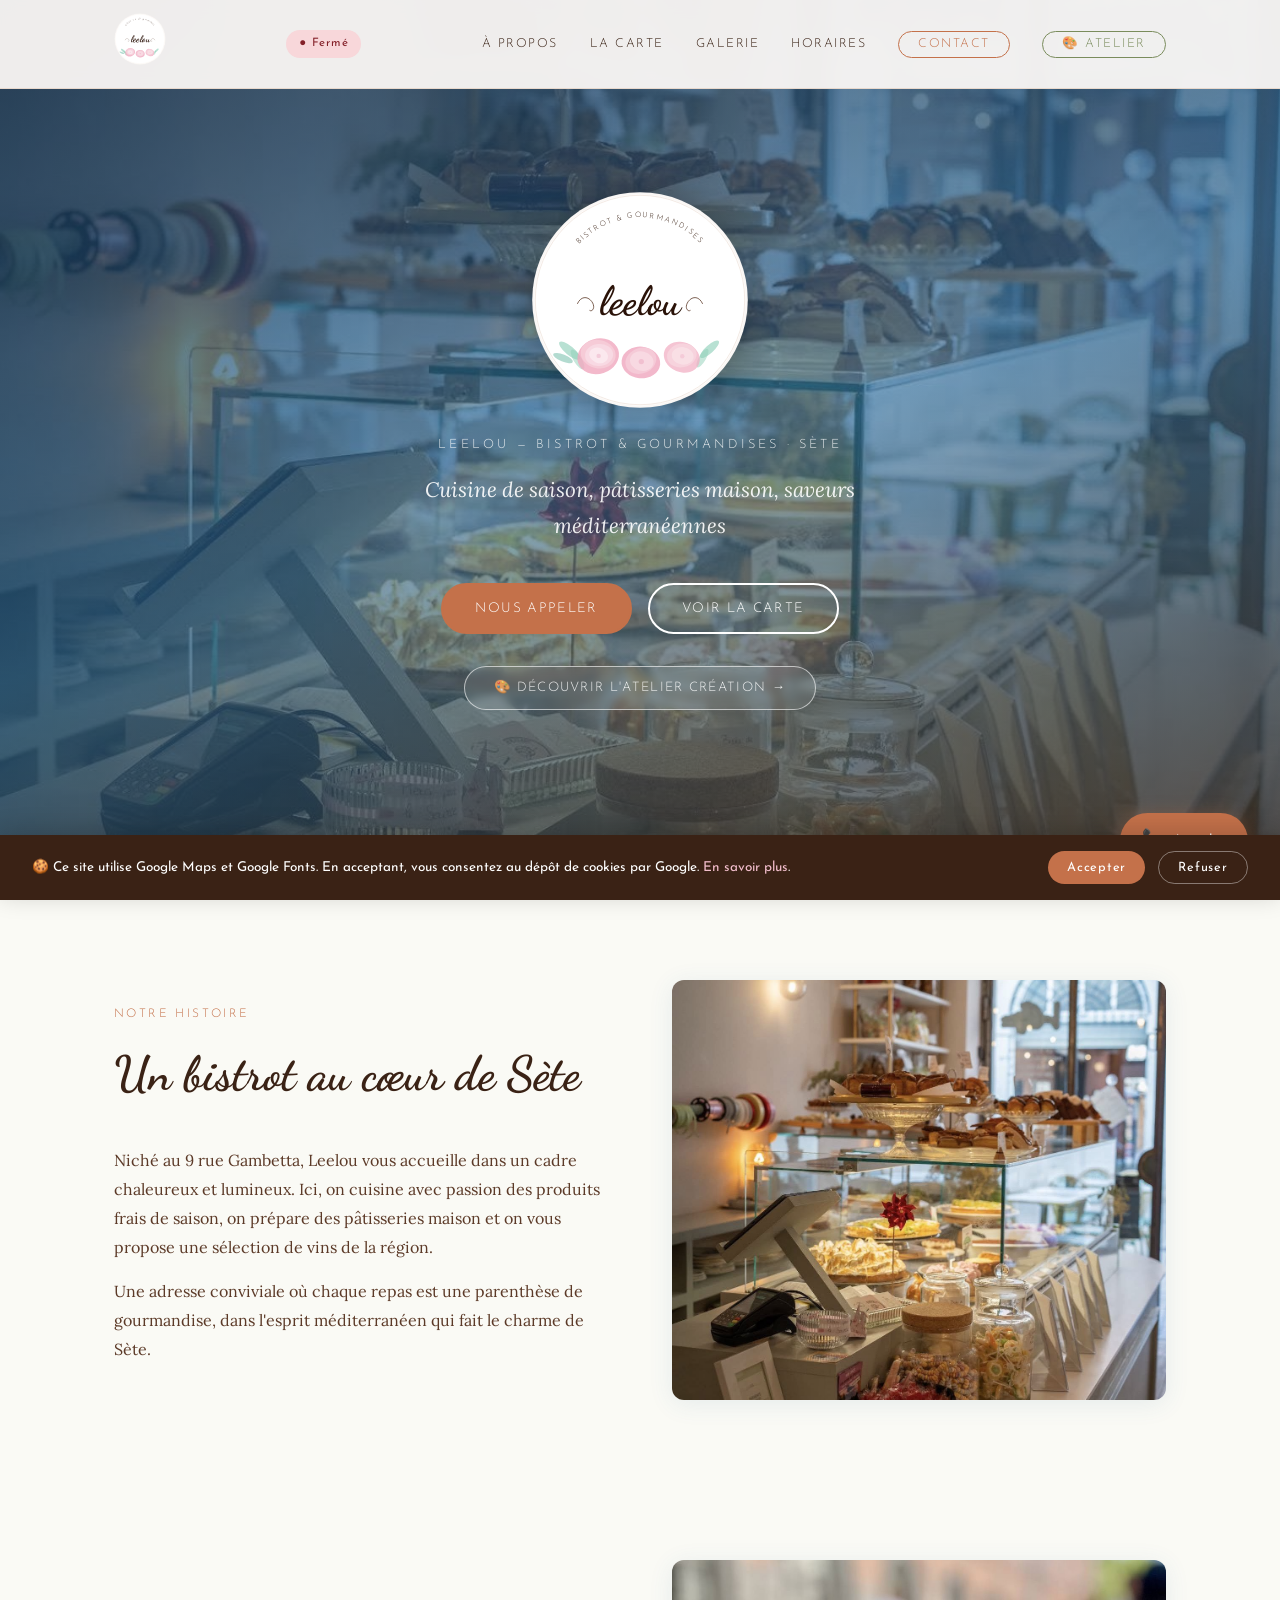
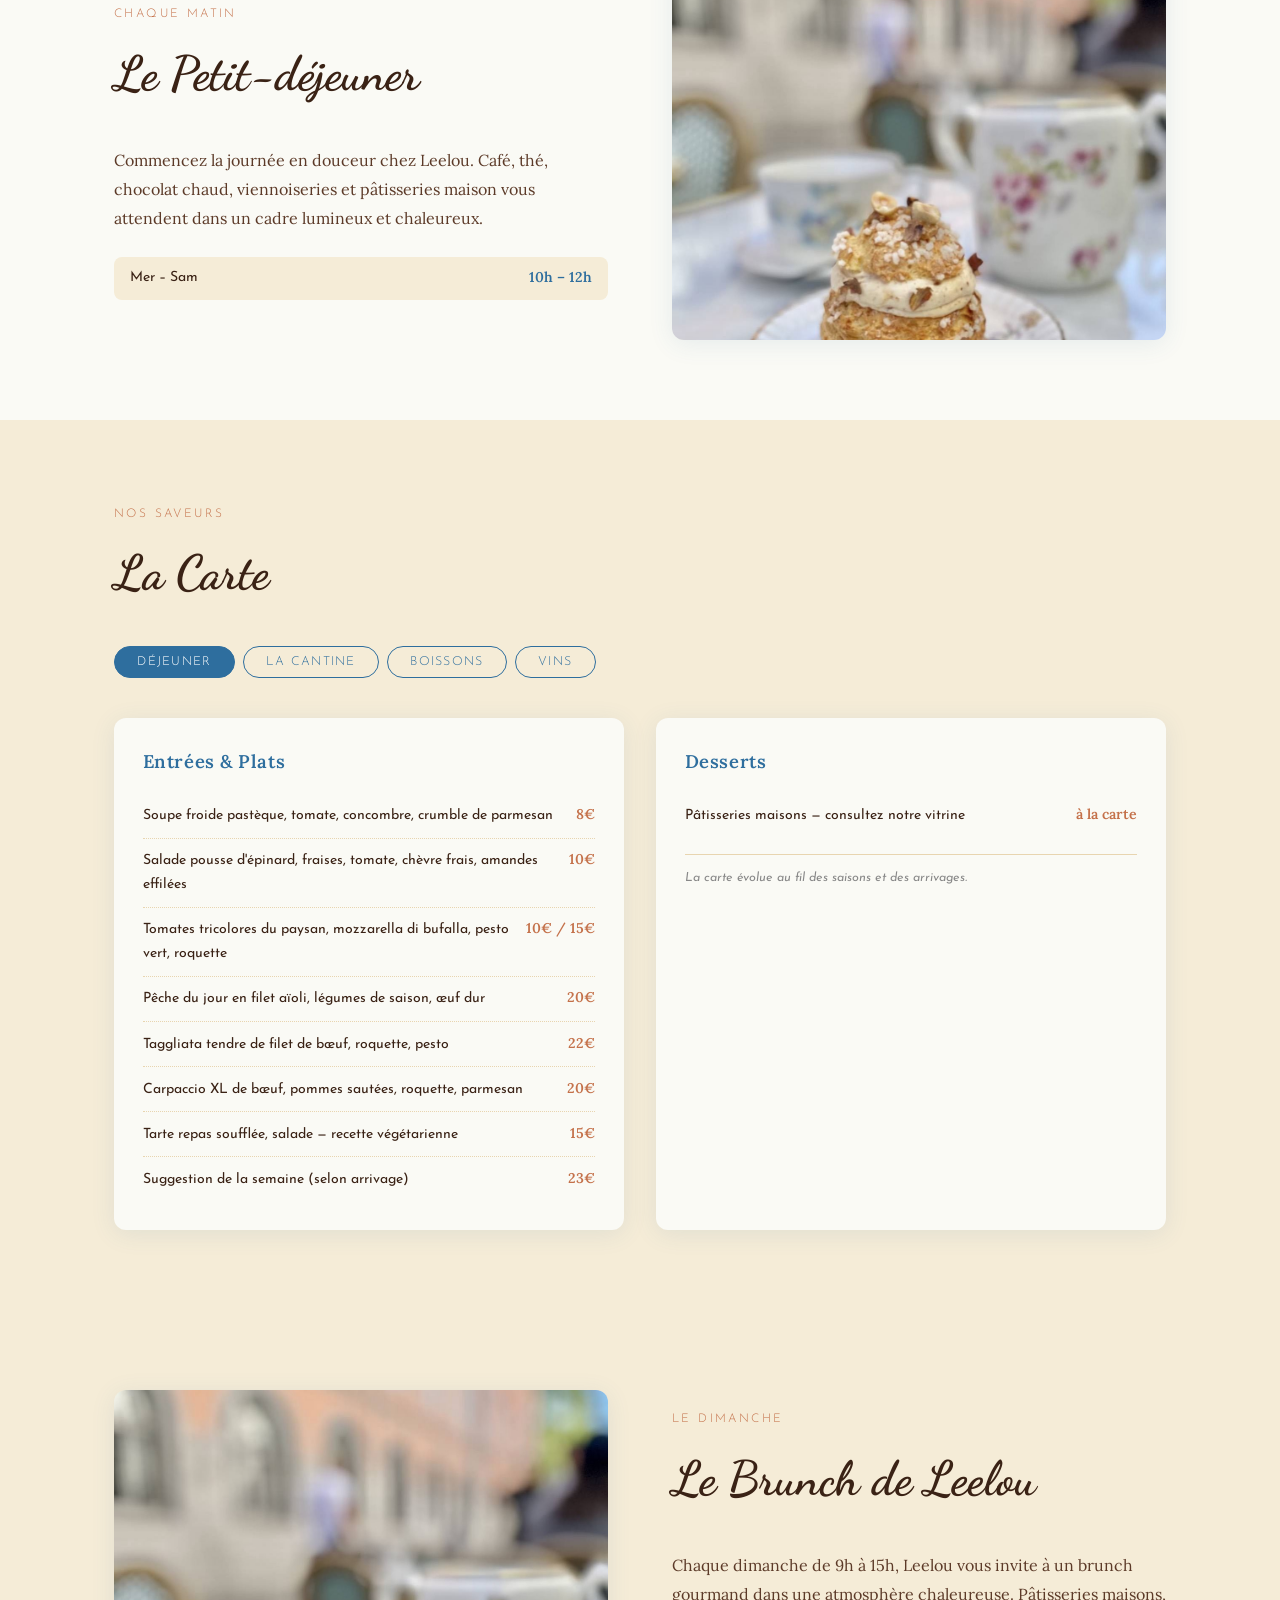
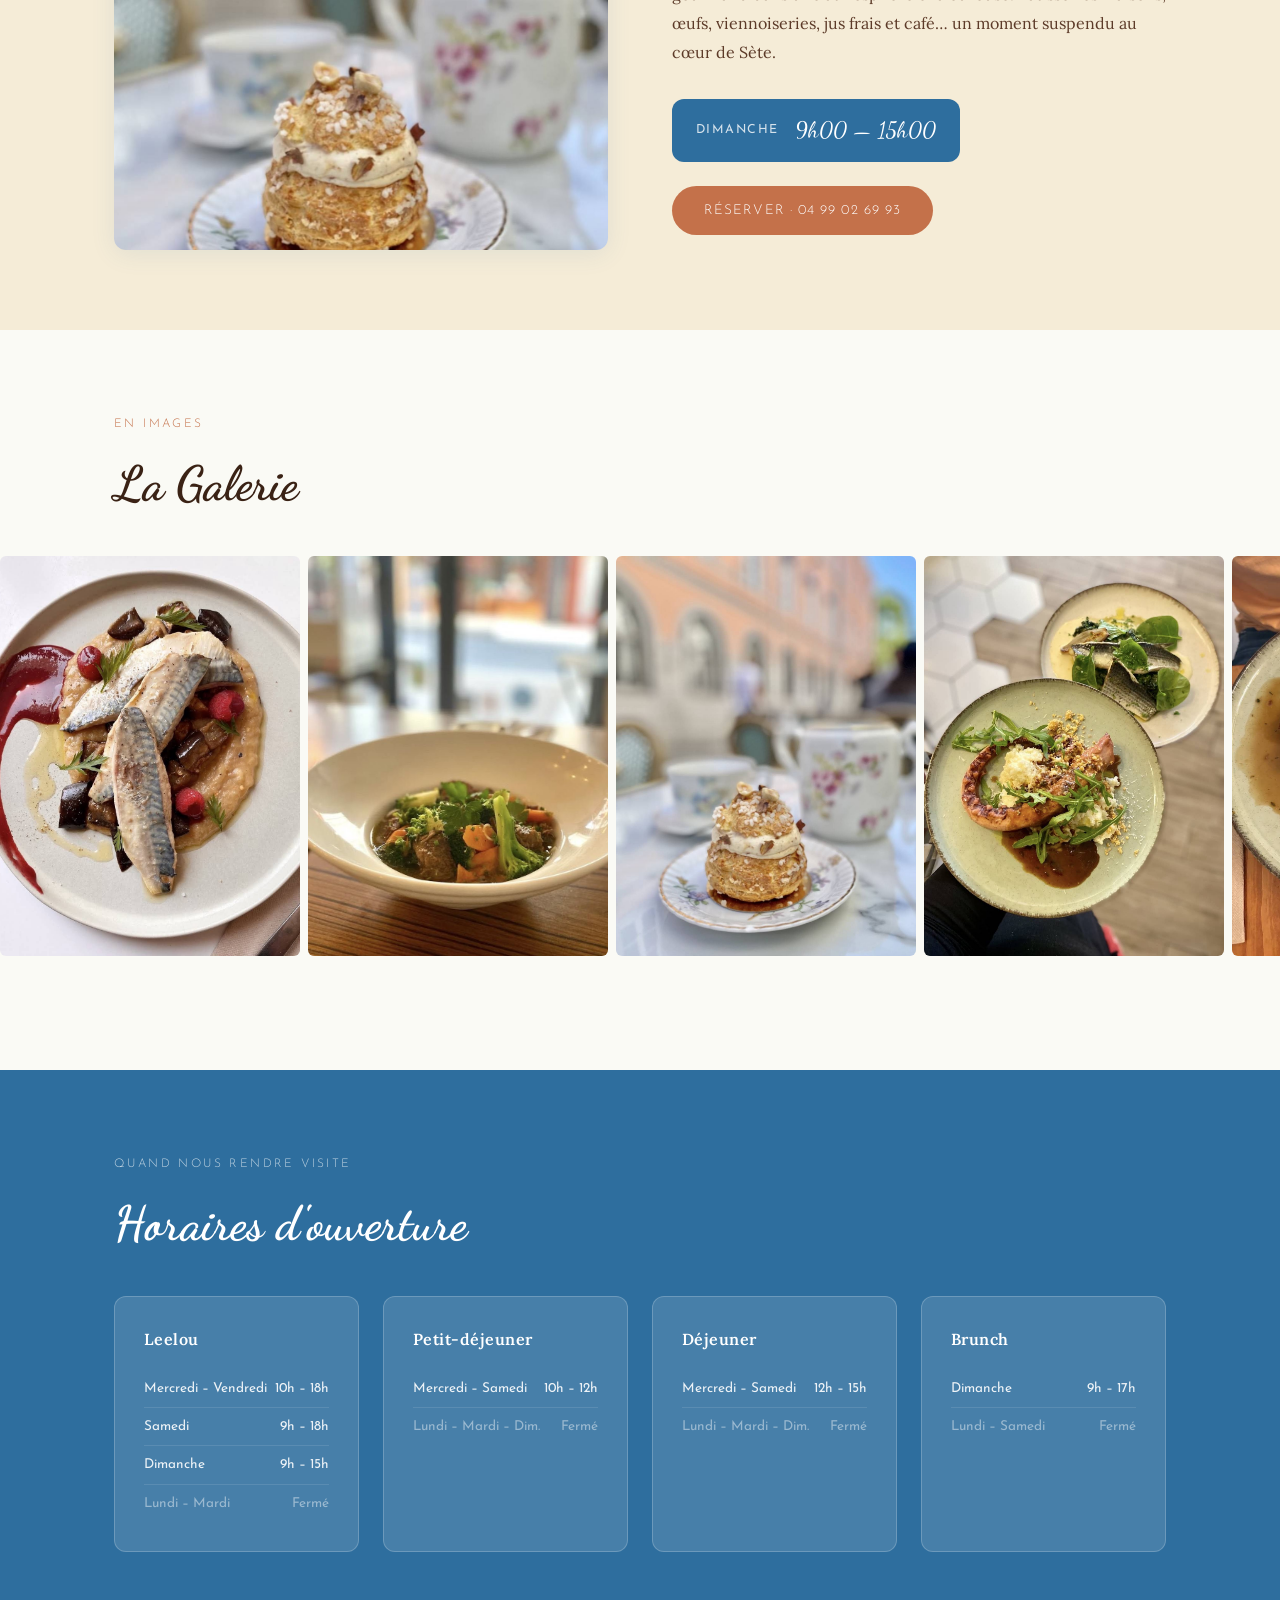
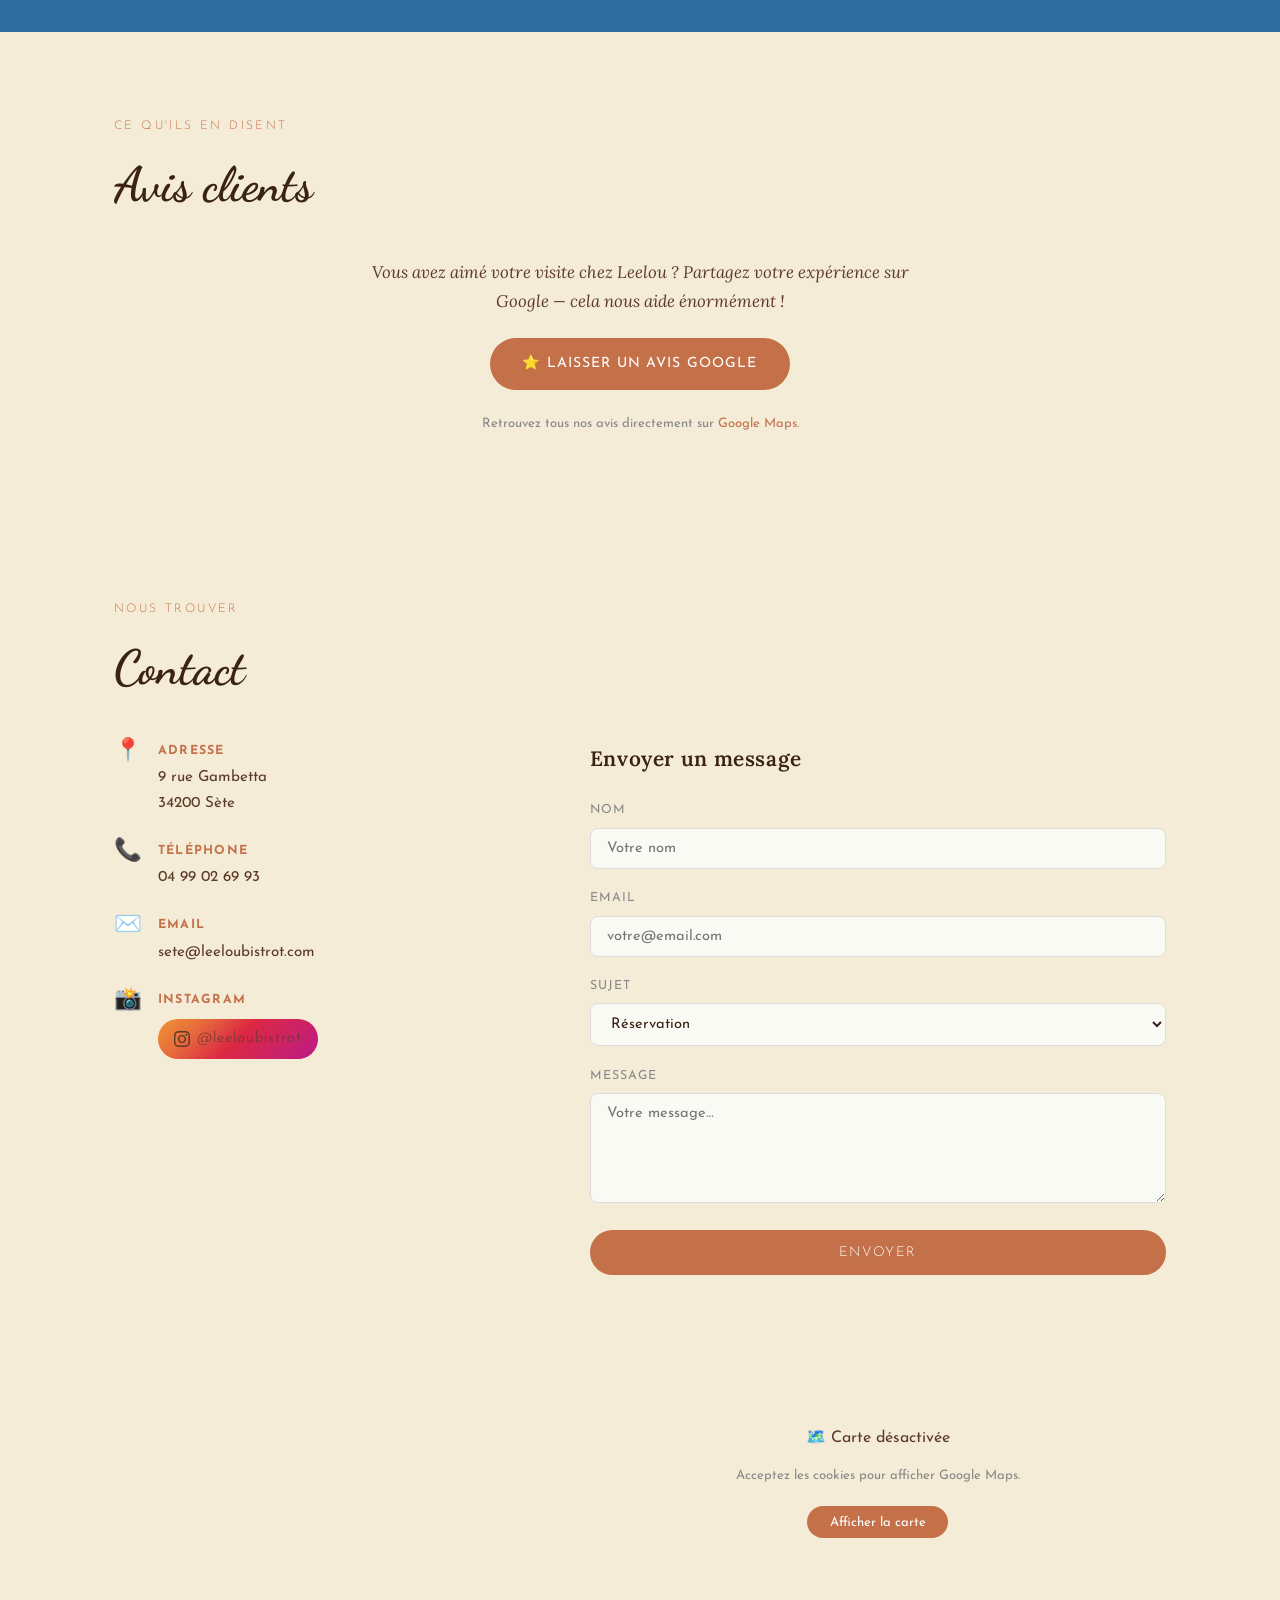
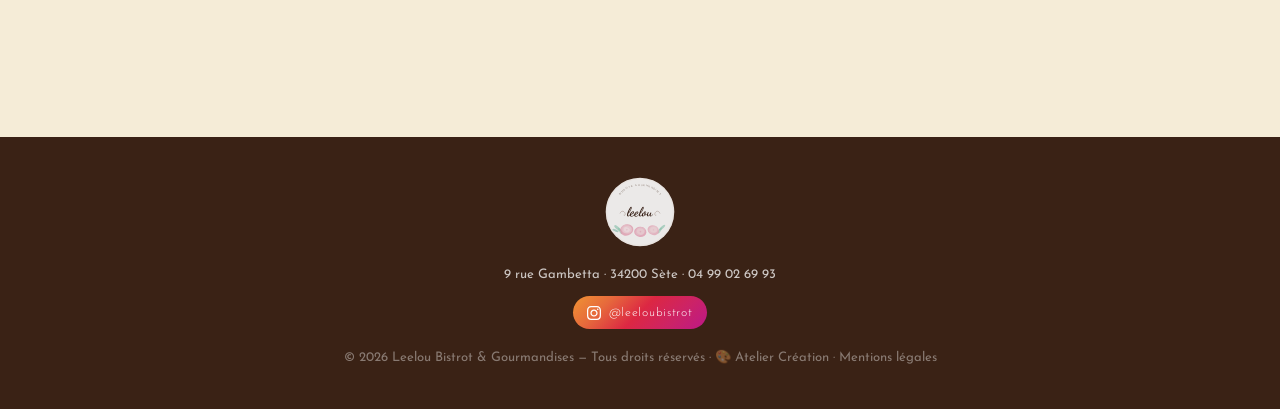
==== commit ddf9cd1d: "Senior audit: fix all critical bugs, dead code, SEO, accessibility Bugs: - main.js: mardi was marked" ====
--- a/index.html
+++ b/index.html
@@ -30,7 +30,7 @@
     "@type": "Restaurant",
     "name": "Leelou Bistrot & Gourmandises",
     "image": "images/interieur.jpg",
-    "url": "",
+    "url": "https://leeloubistrot.com",
     "telephone": "+33499026993",
     "email": "sete@leeloubistrot.com",
     "address": {
@@ -82,7 +82,7 @@
           <text x="250" y="282" font-family="'Dancing Script', 'Brush Script MT', cursive" font-size="92" fill="#2a1208" text-anchor="middle" font-weight="700">leelou</text>
         </svg>
       </a>
-      <button class="nav-toggle" aria-label="Menu">
+      <button class="nav-toggle" aria-label="Menu" aria-expanded="false">
         <span></span><span></span><span></span>
       </button>
       <div id="status-badge" class="status-badge"></div>
@@ -117,7 +117,7 @@
           <path d="M 392,258 C 385,242 370,240 360,253 C 350,266 358,278 364,274" fill="none" stroke="#5c3a28" stroke-width="1.8" stroke-linecap="round"/>
           <text x="250" y="282" font-family="'Dancing Script', 'Brush Script MT', cursive" font-size="92" fill="#2a1208" text-anchor="middle" font-weight="700">leelou</text>
         </svg>
-      <p class="hero-tagline">Bistrot & Gourmandises · Sète</p>
+      <h1 class="hero-tagline">Leelou — Bistrot & Gourmandises · Sète</h1>
       <p class="hero-sub">Cuisine de saison, pâtisseries maison, saveurs méditerranéennes</p>
       <div class="hero-actions">
         <a href="tel:0499026993" class="btn btn-primary">Nous appeler</a>
@@ -458,8 +458,7 @@
           </div>
         </div>
         <div class="contact-right">
-          <!-- Formspree : créer un compte sur formspree.io et remplacer VOTRE_ID -->
-          <form class="contact-form" id="contactForm" action="https://formspree.io/f/VOTRE_ID" method="POST">
+          <form class="contact-form" id="contactForm" action="https://formspree.io/sete@leeloubistrot.com" method="POST">
             <h3>Envoyer un message</h3>
             <div class="form-group">
               <label for="nom">Nom</label>
--- a/css/style.css
+++ b/css/style.css
@@ -25,6 +25,9 @@
 }
 
 *, *::before, *::after { box-sizing: border-box; margin: 0; padding: 0; }
+
+:focus { outline: none; }
+:focus-visible { outline: 2px solid var(--terra); outline-offset: 3px; border-radius: 3px; }
 
 html { scroll-behavior: smooth; font-size: 16px; }
 
@@ -293,6 +296,22 @@
 #horaires { background: var(--bleu); color: #fff; }
 #horaires h2, #horaires .section-label { color: #fff; }
 #horaires .section-label { color: rgba(255,255,255,0.7); }
+
+/* Horaires Atelier — fond chaud, texte foncé */
+#horaires-at { background: var(--beige); }
+#horaires-at h2 { color: var(--brun); }
+#horaires-at .section-label { color: var(--terra); }
+#horaires-at .horaires-card {
+  background: #fff;
+  border: 1px solid var(--beige-dark);
+}
+#horaires-at .horaires-card h3 { color: var(--brun); }
+#horaires-at .horaires-card ul li {
+  color: var(--brun-light);
+  border-bottom-color: var(--beige-dark);
+}
+#horaires-at .horaires-card ul li.fermé { color: var(--gris); }
+
 #contact { background: var(--beige); }
 
 /* ---------- À PROPOS ---------- */
@@ -439,34 +458,6 @@
 }
 
 .cantine-block .menu-list li { justify-content: center; }
-
-/* ---------- GALERIE ---------- */
-.galerie-grid {
-  display: grid;
-  grid-template-columns: repeat(3, 1fr);
-  grid-template-rows: auto auto;
-  gap: 1rem;
-}
-
-.galerie-item img,
-.galerie-item .photo-placeholder {
-  width: 100%;
-  height: 260px;
-  object-fit: cover;
-  border-radius: var(--radius);
-  transition: transform var(--transition), box-shadow var(--transition);
-}
-.galerie-item:hover img,
-.galerie-item:hover .photo-placeholder {
-  transform: scale(1.03);
-  box-shadow: 0 8px 32px rgba(0,0,0,0.18);
-}
-
-.galerie-item--large {
-  grid-column: span 2;
-}
-.galerie-item--large img,
-.galerie-item--large .photo-placeholder { height: 320px; }
 
 /* ---------- HORAIRES ---------- */
 .horaires-grid {
@@ -559,41 +550,15 @@
   .apropos-grid { grid-template-columns: 1fr; gap: 2rem; }
   .apropos-image img { height: 260px; }
 
-  /* Galerie */
-  .galerie-grid { grid-template-columns: 1fr 1fr; }
-  .galerie-item--large { grid-column: span 2; }
-  .galerie-item img { height: 180px; }
-  .galerie-item--large img { height: 220px; }
 
   /* Contact */
   .contact-grid { grid-template-columns: 1fr; }
 }
 
 @media (max-width: 480px) {
-  .galerie-grid { grid-template-columns: 1fr; }
-  .galerie-item--large { grid-column: span 1; }
   .horaires-grid { grid-template-columns: 1fr; }
   .menu-grid { grid-template-columns: 1fr; }
 }
-
-/* ---------- PLACEHOLDERS PHOTOS ---------- */
-.photo-placeholder {
-  width: 100%;
-  height: 260px;
-  border-radius: var(--radius);
-  background-size: cover;
-  background-position: center;
-}
-
-.apropos-image .photo-placeholder { height: 420px; }
-.galerie-item--large .photo-placeholder { height: 320px; }
-
-.photo-plat1 { background: linear-gradient(135deg, #c8d8b0 0%, #7A8C5C 100%); }
-.photo-plat2 { background: linear-gradient(135deg, #b0c8d8 0%, #2E6E9E 100%); }
-.photo-plat3 { background: linear-gradient(135deg, #f5e0c8 0%, #C4714A 100%); }
-.photo-plat4 { background: linear-gradient(135deg, #d8c8b0 0%, #a0845c 100%); }
-.photo-plat5 { background: linear-gradient(135deg, #c8b0b0 0%, #8c5c5c 100%); }
-.photo-interieur { background: linear-gradient(135deg, #F5ECD7 0%, #e8c89a 100%); }
 
 /* ---------- ANIMATIONS ---------- */
 .fade-in {
@@ -697,49 +662,7 @@
 }
 .btn-brunch:hover { background: #a85a36; }
 
-/* ---------- CARROUSEL MOBILE ---------- */
-.galerie-carousel { display: none; }
-
-.carousel-track {
-  display: flex;
-  overflow-x: auto;
-  scroll-snap-type: x mandatory;
-  gap: 0.8rem;
-  padding-bottom: 1rem;
-  scrollbar-width: none;
-}
-.carousel-track::-webkit-scrollbar { display: none; }
-
-.carousel-slide {
-  flex: 0 0 85vw;
-  scroll-snap-align: center;
-}
-.carousel-slide img {
-  width: 100%;
-  height: 260px;
-  object-fit: cover;
-  border-radius: var(--radius);
-}
-
-.carousel-dots {
-  display: flex;
-  justify-content: center;
-  gap: 6px;
-  margin-top: 0.8rem;
-}
-.carousel-dot {
-  width: 8px; height: 8px;
-  border-radius: 50%;
-  background: var(--beige-dark);
-  border: none;
-  cursor: pointer;
-  transition: var(--transition);
-}
-.carousel-dot.active { background: var(--bleu); transform: scale(1.2); }
-
 @media (max-width: 768px) {
-  .galerie-grid    { display: none; }
-  .galerie-carousel{ display: block; }
   .brunch-grid     { grid-template-columns: 1fr; gap: 2rem; }
   .brunch-image img{ height: 280px; }
   .btn-float__text { display: none; }
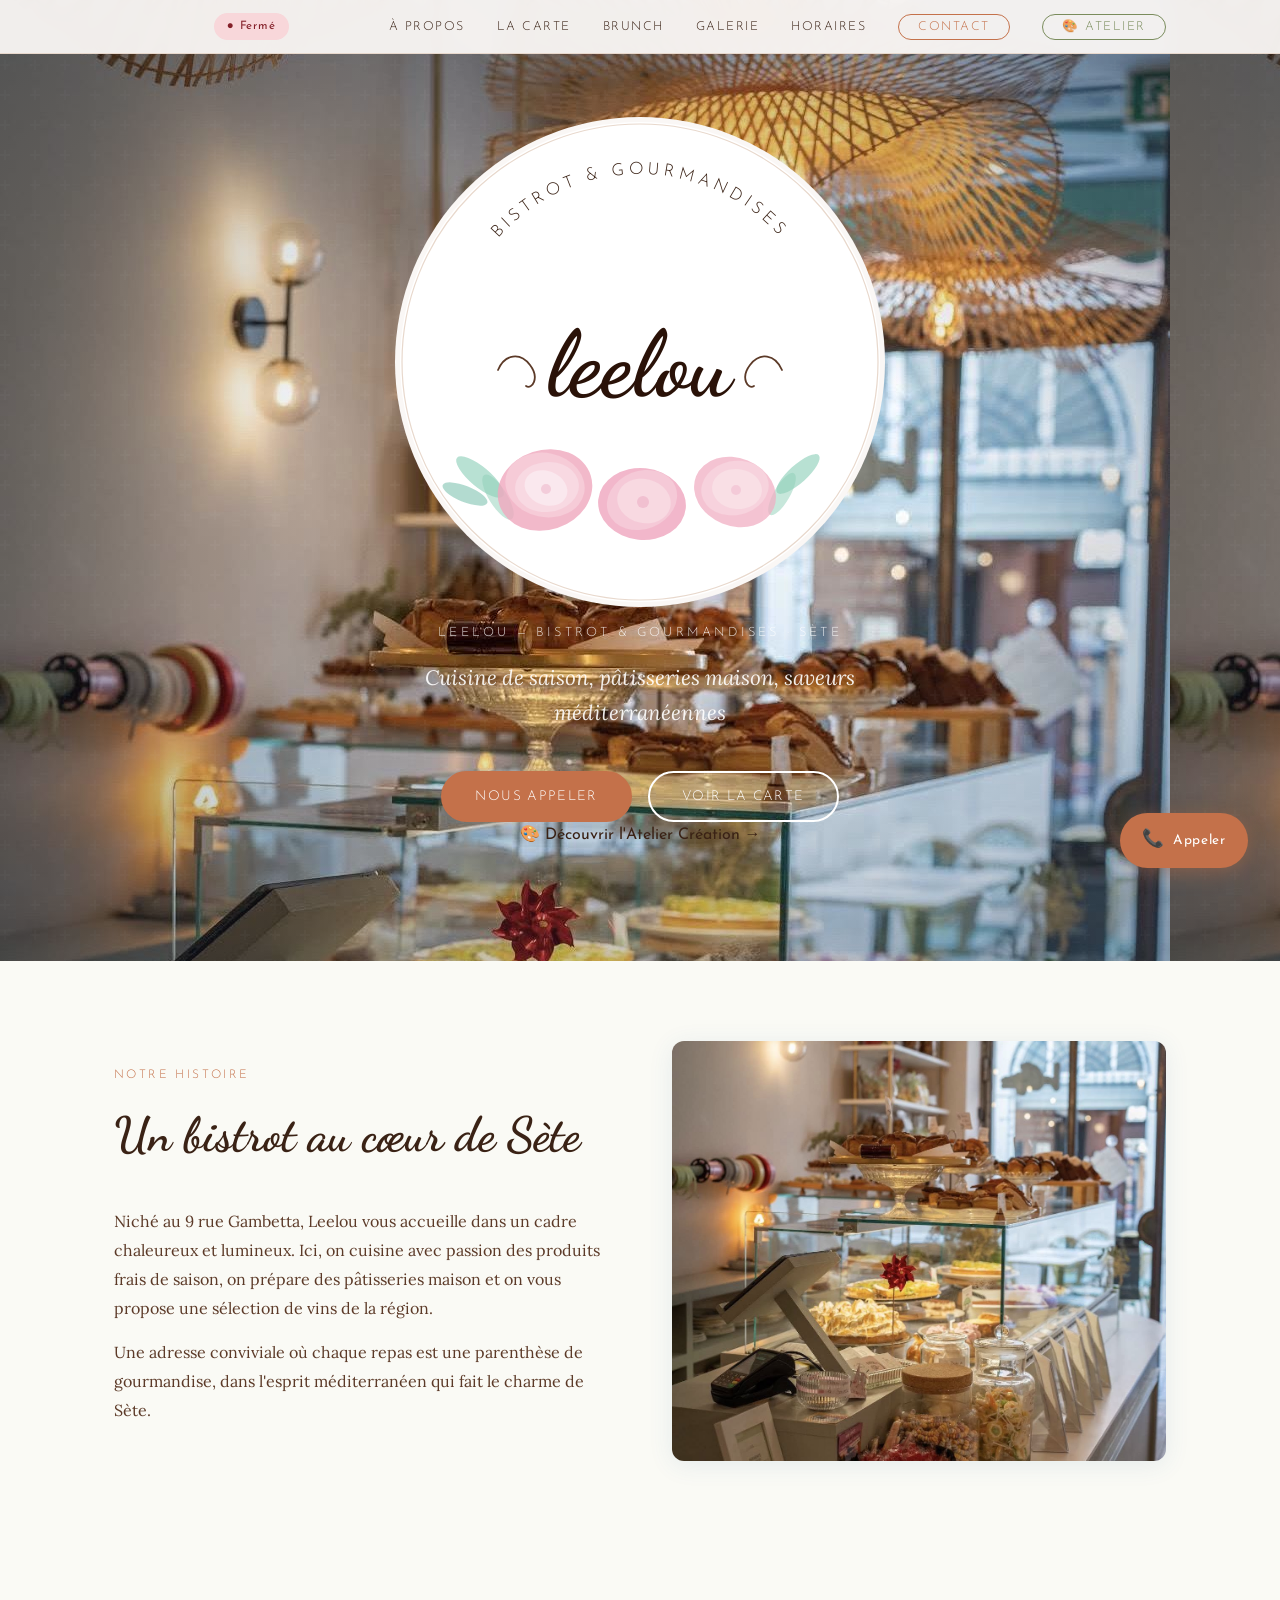
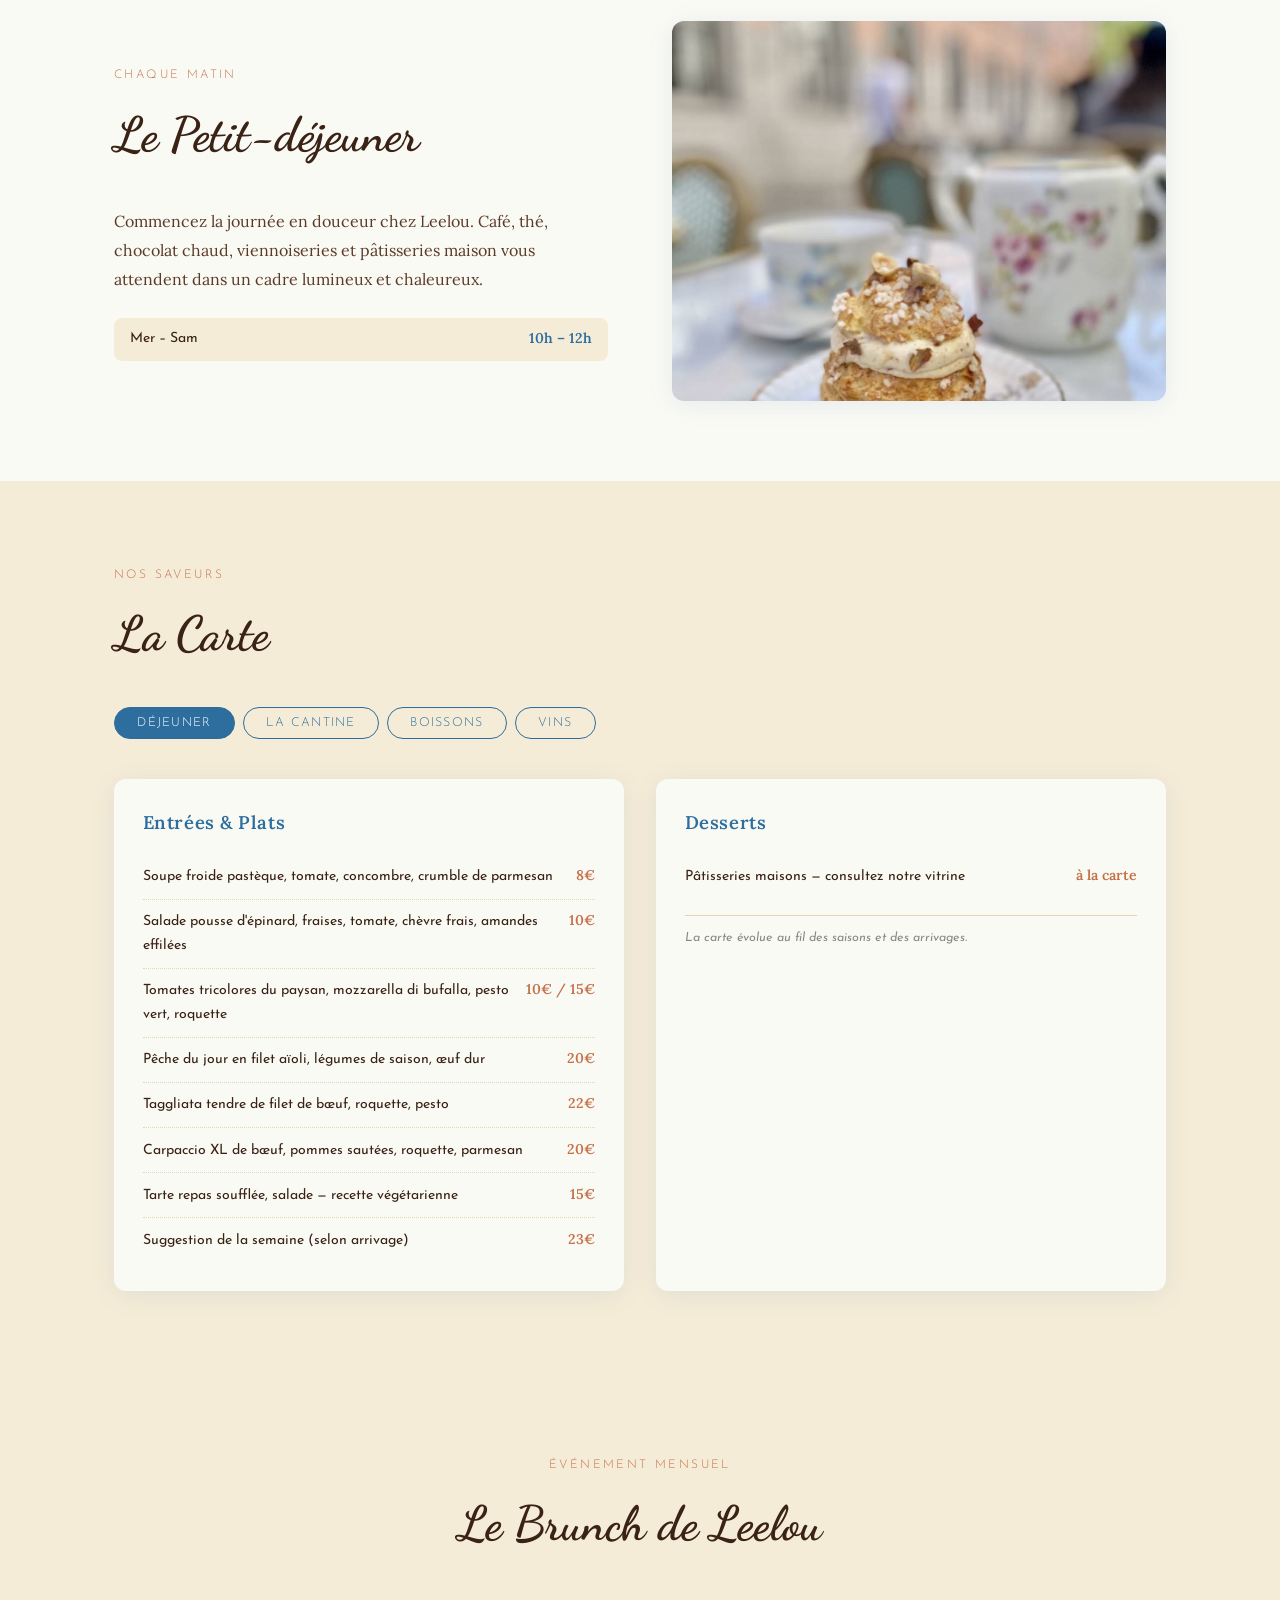
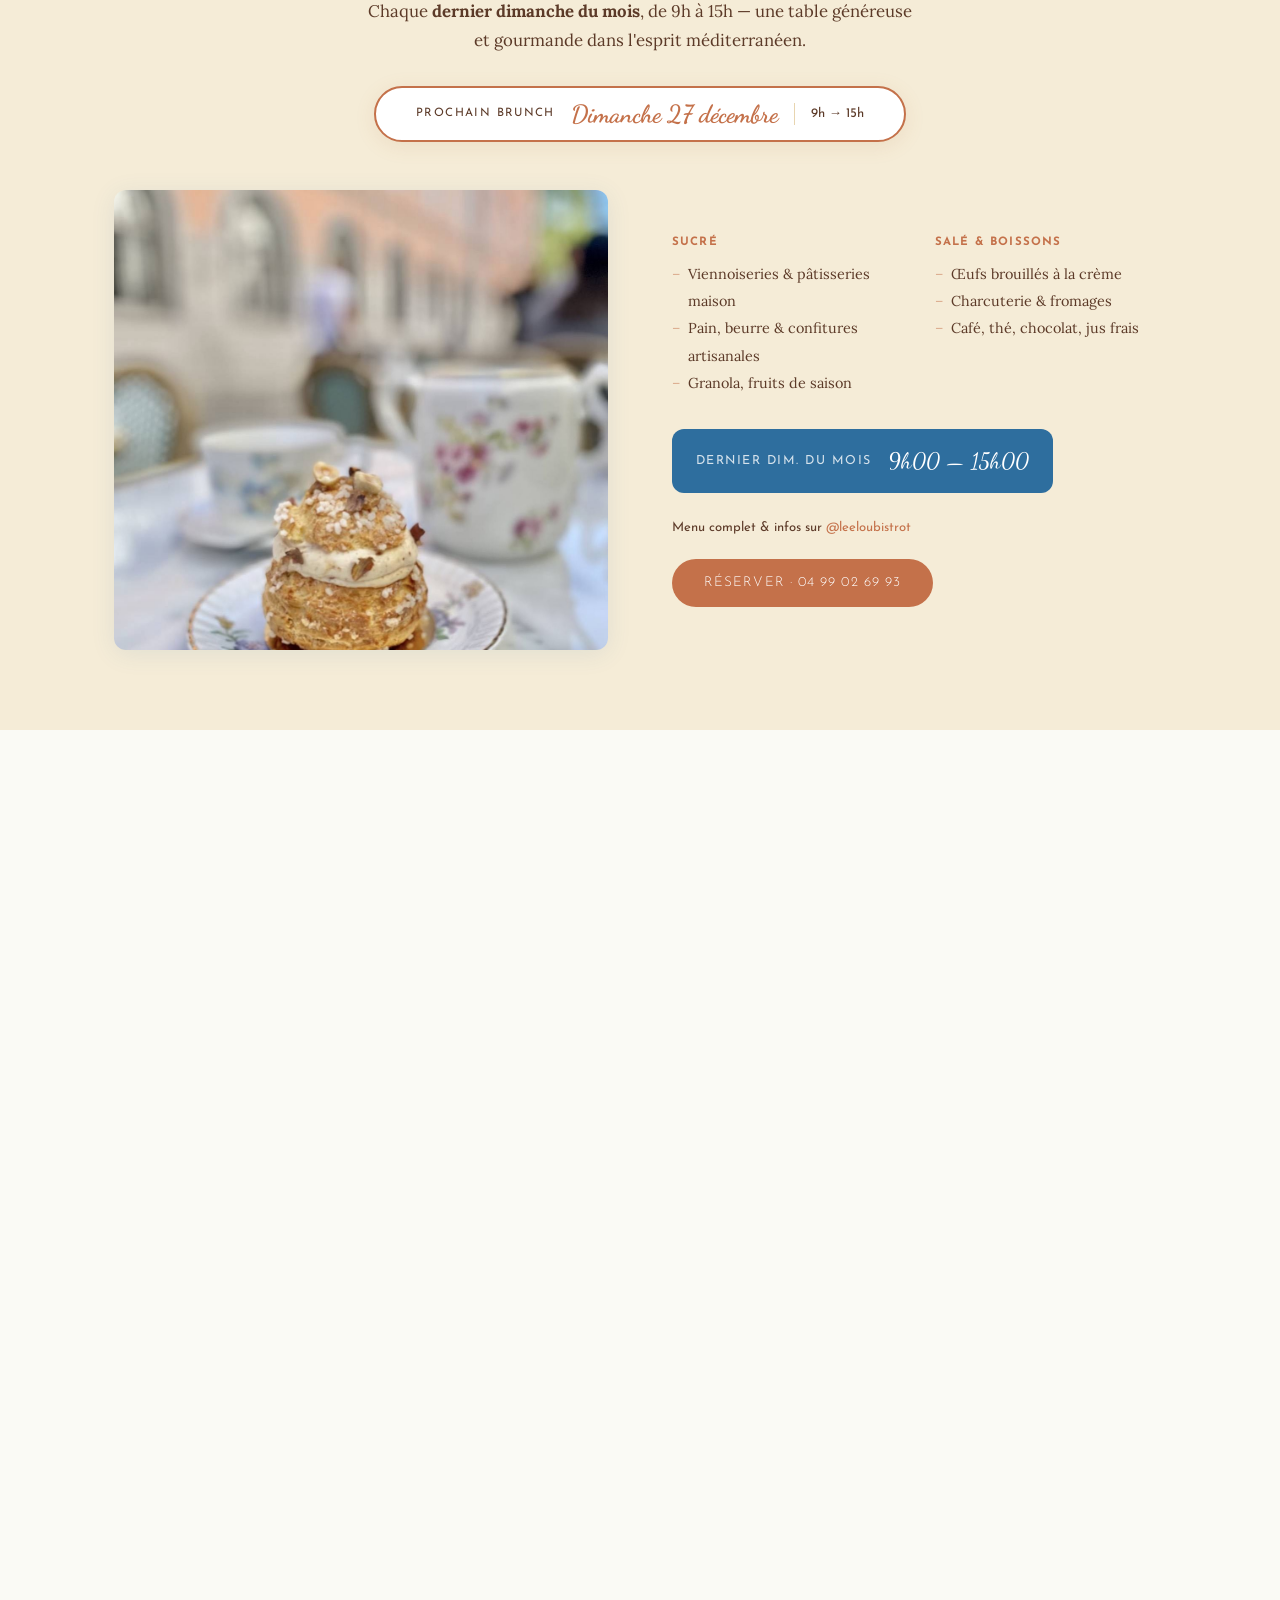
==== commit a76387cf: "Ajout du brunch mensuel : badge date dynamique, section enrichie, horaires corrects - Brunch positio" ====
--- a/index.html
+++ b/index.html
@@ -89,6 +89,7 @@
       <ul class="nav-links">
         <li><a href="#apropos">À propos</a></li>
         <li><a href="#menu">La Carte</a></li>
+        <li><a href="#brunch">Brunch</a></li>
         <li><a href="#galerie">Galerie</a></li>
         <li><a href="#horaires">Horaires</a></li>
         <li><a href="#contact" class="nav-cta">Contact</a></li>
@@ -315,21 +316,51 @@
   <!-- ========== BRUNCH ========== -->
   <section id="brunch">
     <div class="container">
+
+      <div class="brunch-intro">
+        <span class="section-label">Événement mensuel</span>
+        <h2>Le Brunch de Leelou</h2>
+        <p class="brunch-subtitle">Chaque <strong>dernier dimanche du mois</strong>, de 9h à 15h — une table généreuse et gourmande dans l'esprit méditerranéen.</p>
+      </div>
+
+      <div class="brunch-next-badge">
+        <span class="brunch-next-label">Prochain brunch</span>
+        <strong id="prochain-brunch-date" class="brunch-next-date-text">—</strong>
+        <span class="brunch-next-time">9h → 15h</span>
+      </div>
+
       <div class="brunch-grid">
         <div class="brunch-image">
-          <img src="images/plat3.jpg" alt="Brunch Leelou" loading="lazy" />
+          <img src="images/plat3.jpg" alt="Brunch gourmand Leelou — pâtisseries et plats du dimanche" loading="lazy" />
         </div>
         <div class="brunch-text">
-          <span class="section-label">Le dimanche</span>
-          <h2>Le Brunch de Leelou</h2>
-          <p>Chaque dimanche de 9h à 15h, Leelou vous invite à un brunch gourmand dans une atmosphère chaleureuse. Pâtisseries maisons, œufs, viennoiseries, jus frais et café… un moment suspendu au cœur de Sète.</p>
+          <div class="brunch-menu">
+            <div class="brunch-menu-col">
+              <h4>Sucré</h4>
+              <ul>
+                <li>Viennoiseries &amp; pâtisseries maison</li>
+                <li>Pain, beurre &amp; confitures artisanales</li>
+                <li>Granola, fruits de saison</li>
+              </ul>
+            </div>
+            <div class="brunch-menu-col">
+              <h4>Salé &amp; Boissons</h4>
+              <ul>
+                <li>Œufs brouillés à la crème</li>
+                <li>Charcuterie &amp; fromages</li>
+                <li>Café, thé, chocolat, jus frais</li>
+              </ul>
+            </div>
+          </div>
           <div class="brunch-horaire">
-            <span class="brunch-day">Dimanche</span>
+            <span class="brunch-day">Dernier dim. du mois</span>
             <span class="brunch-time">9h00 — 15h00</span>
           </div>
+          <p class="brunch-instagram-note">Menu complet &amp; infos sur <a href="https://www.instagram.com/leeloubistrot" target="_blank" rel="noopener">@leeloubistrot</a></p>
           <a href="tel:0499026993" class="btn btn-brunch">Réserver · 04 99 02 69 93</a>
         </div>
       </div>
+
     </div>
   </section>
 
@@ -389,8 +420,8 @@
         <div class="horaires-card">
           <h3>Brunch</h3>
           <ul>
-            <li><span>Dimanche</span><span>9h – 17h</span></li>
-            <li class="fermé"><span>Lundi – Samedi</span><span>Fermé</span></li>
+            <li><span>Dernier dim. du mois</span><span>9h – 15h</span></li>
+            <li class="fermé"><span>Autres dimanches</span><span>—</span></li>
           </ul>
         </div>
 
@@ -472,7 +503,7 @@
               <label for="sujet">Sujet</label>
               <select id="sujet" name="sujet">
                 <option value="reservation">Réservation</option>
-                <option value="brunch">Brunch du dimanche</option>
+                <option value="brunch">Brunch — dernier dimanche du mois</option>
                 <option value="info">Renseignement</option>
                 <option value="autre">Autre</option>
               </select>
--- a/css/style.css
+++ b/css/style.css
@@ -26,9 +26,6 @@
 
 *, *::before, *::after { box-sizing: border-box; margin: 0; padding: 0; }
 
-:focus { outline: none; }
-:focus-visible { outline: 2px solid var(--terra); outline-offset: 3px; border-radius: 3px; }
-
 html { scroll-behavior: smooth; font-size: 16px; }
 
 body {
@@ -126,7 +123,7 @@
   gap: 1rem;
 }
 
-.logo-svg--nav { width: 52px; height: 52px; border-radius: 50%; }
+.nav-logo img { height: 52px; width: auto; }
 
 .nav-links {
   display: flex;
@@ -159,29 +156,6 @@
   color: var(--olive) !important;
 }
 .nav-atelier:hover { background: var(--olive); color: #fff !important; }
-
-/* ---------- BOUTON BASCULE BISTROT ↔ ATELIER ---------- */
-.hero-switch-btn {
-  display: inline-block;
-  margin-top: 2rem;
-  padding: 0.6rem 1.8rem;
-  border: 1.5px solid rgba(255,255,255,0.6);
-  border-radius: 50px;
-  color: rgba(255,255,255,0.9);
-  font-family: var(--font-body);
-  font-size: 0.82rem;
-  font-weight: 300;
-  letter-spacing: 0.1em;
-  text-transform: uppercase;
-  transition: var(--transition);
-  backdrop-filter: blur(4px);
-  background: rgba(255,255,255,0.08);
-}
-.hero-switch-btn:hover {
-  background: rgba(255,255,255,0.22);
-  border-color: #fff;
-  color: #fff;
-}
 
 .nav-toggle {
   display: none;
@@ -207,9 +181,8 @@
   align-items: center;
   justify-content: center;
   text-align: center;
-  background-size: cover;
-  background-position: center;
-  background-attachment: fixed;
+  background:
+    linear-gradient(160deg, #1a4a6e 0%, #2E6E9E 40%, #7A8C5C 100%);
   overflow: hidden;
 }
 
@@ -217,8 +190,7 @@
   content: '';
   position: absolute;
   inset: 0;
-  background: linear-gradient(160deg, rgba(20,50,80,0.75) 0%, rgba(46,110,158,0.60) 50%, rgba(60,40,20,0.70) 100%);
-  z-index: 1;
+  background: url("data:image/svg+xml,%3Csvg width='60' height='60' viewBox='0 0 60 60' xmlns='http://www.w3.org/2000/svg'%3E%3Cg fill='none' fill-rule='evenodd'%3E%3Cg fill='%23ffffff' fill-opacity='0.03'%3E%3Cpath d='M36 34v-4h-2v4h-4v2h4v4h2v-4h4v-2h-4zm0-30V0h-2v4h-4v2h4v4h2V6h4V4h-4zM6 34v-4H4v4H0v2h4v4h2v-4h4v-2H6zM6 4V0H4v4H0v2h4v4h2V6h4V4H6z'/%3E%3C/g%3E%3C/g%3E%3C/svg%3E");
 }
 
 .hero-overlay {
@@ -233,31 +205,9 @@
   padding: 2rem 1.5rem;
 }
 
-/* Animations hero */
-@keyframes heroFadeDown {
-  from { opacity: 0; transform: translateY(-30px); }
-  to   { opacity: 1; transform: translateY(0); }
-}
-@keyframes heroFadeUp {
-  from { opacity: 0; transform: translateY(30px); }
-  to   { opacity: 1; transform: translateY(0); }
-}
-@keyframes heroScale {
-  from { opacity: 0; transform: scale(0.8); }
-  to   { opacity: 1; transform: scale(1); }
-}
-
-.logo-svg--hero      { animation: heroScale   0.9s cubic-bezier(.22,.68,0,1.2) 0.2s both; }
-.hero-tagline        { animation: heroFadeDown 0.7s ease 0.8s both; }
-.hero-sub            { animation: heroFadeUp  0.7s ease 1.0s both; }
-.hero-actions        { animation: heroFadeUp  0.7s ease 1.2s both; }
-
-.logo-svg--hero {
+.hero-logo {
   width: min(220px, 55vw);
-  height: min(220px, 55vw);
-  display: block;
   margin: 0 auto 1.5rem;
-  border-radius: 50%;
   filter: drop-shadow(0 4px 20px rgba(0,0,0,0.3));
 }
 
@@ -296,22 +246,6 @@
 #horaires { background: var(--bleu); color: #fff; }
 #horaires h2, #horaires .section-label { color: #fff; }
 #horaires .section-label { color: rgba(255,255,255,0.7); }
-
-/* Horaires Atelier — fond chaud, texte foncé */
-#horaires-at { background: var(--beige); }
-#horaires-at h2 { color: var(--brun); }
-#horaires-at .section-label { color: var(--terra); }
-#horaires-at .horaires-card {
-  background: #fff;
-  border: 1px solid var(--beige-dark);
-}
-#horaires-at .horaires-card h3 { color: var(--brun); }
-#horaires-at .horaires-card ul li {
-  color: var(--brun-light);
-  border-bottom-color: var(--beige-dark);
-}
-#horaires-at .horaires-card ul li.fermé { color: var(--gris); }
-
 #contact { background: var(--beige); }
 
 /* ---------- À PROPOS ---------- */
@@ -459,6 +393,31 @@
 
 .cantine-block .menu-list li { justify-content: center; }
 
+/* ---------- GALERIE ---------- */
+.galerie-grid {
+  display: grid;
+  grid-template-columns: repeat(3, 1fr);
+  grid-template-rows: auto auto;
+  gap: 1rem;
+}
+
+.galerie-item img {
+  width: 100%;
+  height: 260px;
+  object-fit: cover;
+  border-radius: var(--radius);
+  transition: transform var(--transition), box-shadow var(--transition);
+}
+.galerie-item:hover img {
+  transform: scale(1.03);
+  box-shadow: 0 8px 32px rgba(0,0,0,0.18);
+}
+
+.galerie-item--large {
+  grid-column: span 2;
+}
+.galerie-item--large img { height: 320px; }
+
 /* ---------- HORAIRES ---------- */
 .horaires-grid {
   display: grid;
@@ -519,7 +478,7 @@
 }
 
 .footer-inner { display: flex; flex-direction: column; align-items: center; gap: 0.6rem; }
-.logo-svg--footer { width: 70px; height: 70px; border-radius: 50%; margin-bottom: 0.5rem; opacity: 0.9; }
+.footer-logo { height: 60px; width: auto; filter: brightness(0) invert(1); opacity: 0.85; margin-bottom: 0.5rem; }
 .footer-inner p { font-size: 0.82rem; }
 .footer-inner a:hover { color: #fff; }
 .footer-copy { font-size: 0.72rem; color: rgba(255,255,255,0.4); margin-top: 0.5rem; }
@@ -550,12 +509,19 @@
   .apropos-grid { grid-template-columns: 1fr; gap: 2rem; }
   .apropos-image img { height: 260px; }
 
+  /* Galerie */
+  .galerie-grid { grid-template-columns: 1fr 1fr; }
+  .galerie-item--large { grid-column: span 2; }
+  .galerie-item img { height: 180px; }
+  .galerie-item--large img { height: 220px; }
 
   /* Contact */
   .contact-grid { grid-template-columns: 1fr; }
 }
 
 @media (max-width: 480px) {
+  .galerie-grid { grid-template-columns: 1fr; }
+  .galerie-item--large { grid-column: span 1; }
   .horaires-grid { grid-template-columns: 1fr; }
   .menu-grid { grid-template-columns: 1fr; }
 }
@@ -613,6 +579,48 @@
 /* ---------- BRUNCH ---------- */
 #brunch { background: var(--beige); }
 
+.brunch-intro { text-align: center; margin-bottom: 2rem; }
+.brunch-subtitle {
+  font-family: var(--font-title);
+  font-size: 1.05rem;
+  color: var(--brun-light);
+  max-width: 560px;
+  margin: 0.8rem auto 0;
+  line-height: 1.7;
+}
+
+.brunch-next-badge {
+  display: flex;
+  align-items: center;
+  justify-content: center;
+  gap: 1rem;
+  background: #fff;
+  border: 2px solid var(--terra);
+  border-radius: 50px;
+  padding: 0.85rem 2.5rem;
+  max-width: fit-content;
+  margin: 0 auto 3rem;
+  box-shadow: 0 4px 20px rgba(188,120,80,0.13);
+}
+.brunch-next-label {
+  font-size: 0.72rem;
+  letter-spacing: 0.12em;
+  text-transform: uppercase;
+  color: var(--brun-light);
+}
+.brunch-next-date-text {
+  font-family: var(--font-script);
+  font-size: 1.55rem;
+  color: var(--terra);
+  line-height: 1;
+}
+.brunch-next-time {
+  font-size: 0.82rem;
+  color: var(--brun-light);
+  border-left: 1px solid var(--beige-dark);
+  padding-left: 1rem;
+}
+
 .brunch-grid {
   display: grid;
   grid-template-columns: 1fr 1fr;
@@ -628,13 +636,47 @@
   box-shadow: var(--shadow);
 }
 
-.brunch-text p {
-  font-family: var(--font-title);
-  font-size: 1rem;
-  color: var(--brun-light);
-  line-height: 1.8;
+.brunch-menu {
+  display: grid;
+  grid-template-columns: 1fr 1fr;
+  gap: 1rem 2rem;
   margin-bottom: 2rem;
 }
+.brunch-menu-col h4 {
+  font-family: var(--font-body);
+  font-size: 0.72rem;
+  letter-spacing: 0.1em;
+  text-transform: uppercase;
+  color: var(--terra);
+  margin-bottom: 0.5rem;
+}
+.brunch-menu-col ul {
+  list-style: none;
+  padding: 0;
+  margin: 0;
+}
+.brunch-menu-col ul li {
+  font-family: var(--font-title);
+  font-size: 0.9rem;
+  color: var(--brun-light);
+  line-height: 1.9;
+  padding-left: 1rem;
+  position: relative;
+}
+.brunch-menu-col ul li::before {
+  content: '–';
+  position: absolute;
+  left: 0;
+  color: var(--terra);
+  opacity: 0.55;
+}
+
+.brunch-instagram-note {
+  font-size: 0.82rem !important;
+  color: var(--brun-light) !important;
+  margin-bottom: 1.2rem !important;
+}
+.brunch-instagram-note a { color: var(--terra); }
 
 .brunch-horaire {
   display: inline-flex;
@@ -662,9 +704,54 @@
 }
 .btn-brunch:hover { background: #a85a36; }
 
+/* ---------- CARROUSEL MOBILE ---------- */
+.galerie-carousel { display: none; }
+
+.carousel-track {
+  display: flex;
+  overflow-x: auto;
+  scroll-snap-type: x mandatory;
+  gap: 0.8rem;
+  padding-bottom: 1rem;
+  scrollbar-width: none;
+}
+.carousel-track::-webkit-scrollbar { display: none; }
+
+.carousel-slide {
+  flex: 0 0 85vw;
+  scroll-snap-align: center;
+}
+.carousel-slide img {
+  width: 100%;
+  height: 260px;
+  object-fit: cover;
+  border-radius: var(--radius);
+}
+
+.carousel-dots {
+  display: flex;
+  justify-content: center;
+  gap: 6px;
+  margin-top: 0.8rem;
+}
+.carousel-dot {
+  width: 8px; height: 8px;
+  border-radius: 50%;
+  background: var(--beige-dark);
+  border: none;
+  cursor: pointer;
+  transition: var(--transition);
+}
+.carousel-dot.active { background: var(--bleu); transform: scale(1.2); }
+
 @media (max-width: 768px) {
+  .galerie-grid    { display: none; }
+  .galerie-carousel{ display: block; }
   .brunch-grid     { grid-template-columns: 1fr; gap: 2rem; }
   .brunch-image img{ height: 280px; }
+  .brunch-next-badge { flex-wrap: wrap; gap: 0.6rem; padding: 0.8rem 1.5rem; }
+  .brunch-next-time  { border-left: none; padding-left: 0; }
+  .brunch-menu       { grid-template-columns: 1fr; }
   .btn-float__text { display: none; }
   .btn-float       { padding: 0.9rem; border-radius: 50%; }
   .petitdej-grid   { grid-template-columns: 1fr; gap: 2rem; }
@@ -740,44 +827,36 @@
 /* ---------- AVIS CLIENTS ---------- */
 #avis { background: var(--beige); }
 
-.avis-cta-block {
-  text-align: center;
-  max-width: 540px;
-  margin: 0 auto;
+.avis-grid {
+  display: grid;
+  grid-template-columns: repeat(3, 1fr);
+  gap: 1.5rem;
+}
+.avis-card {
+  background: var(--blanc);
+  border-radius: var(--radius);
+  padding: 2rem;
+  box-shadow: var(--shadow);
   display: flex;
   flex-direction: column;
-  align-items: center;
-  gap: 1.4rem;
-}
-.avis-intro {
+  gap: 1rem;
+}
+.avis-stars { color: #f4b942; font-size: 1.1rem; letter-spacing: 2px; }
+.avis-card p {
   font-family: var(--font-title);
   font-style: italic;
-  font-size: 1.05rem;
+  font-size: 0.95rem;
   color: var(--brun-light);
   line-height: 1.7;
-}
-.btn-avis {
-  display: inline-flex;
-  align-items: center;
-  gap: 0.5rem;
-  background: var(--terra);
-  color: #fff;
-  font-family: var(--font-body);
-  font-size: 0.88rem;
-  font-weight: 400;
-  letter-spacing: 0.08em;
+  flex: 1;
+}
+.avis-author {
+  font-size: 0.78rem;
+  font-weight: 300;
+  letter-spacing: 0.1em;
+  color: var(--gris);
   text-transform: uppercase;
-  padding: 0.9rem 2rem;
-  border-radius: 2rem;
-  text-decoration: none;
-  transition: background 0.2s, transform 0.2s;
-}
-.btn-avis:hover { background: var(--terra-dark, #a05530); transform: translateY(-2px); }
-.avis-note {
-  font-size: 0.82rem;
-  color: var(--gris);
-}
-.avis-note a { color: var(--terra); }
+}
 
 @media (max-width: 768px) {
   .avis-grid { grid-template-columns: 1fr; }
@@ -934,7 +1013,7 @@
 }
 .page-404-inner .btn { display: inline-block; }
 
-/* ---------- HERO ATELIER (fond CSS créatif) ---------- */
+/* ---------- HERO ATELIER ---------- */
 #hero-atelier {
   position: relative;
   min-height: 100vh;
@@ -942,95 +1021,10 @@
   align-items: center;
   justify-content: center;
   text-align: center;
-  background:
-    linear-gradient(135deg,
-      #c4714a 0%,
-      #d4895e 20%,
-      #e8a090 40%,
-      #f0b8c8 65%,
-      #f5d8e4 85%,
-      #fdf0f4 100%
-    );
+  background-size: cover;
+  background-position: center;
+  background-attachment: fixed;
   overflow: hidden;
-}
-
-/* Taches aquarelle en surimpression */
-.hero-at-blobs { position: absolute; inset: 0; pointer-events: none; z-index: 0; }
-@keyframes blobFloat1 {
-  0%,100% { transform: translate(0, 0) scale(1); }
-  33%      { transform: translate(3%, 5%) scale(1.06); }
-  66%      { transform: translate(-4%, 2%) scale(0.96); }
-}
-@keyframes blobFloat2 {
-  0%,100% { transform: translate(0, 0) scale(1); }
-  40%      { transform: translate(-5%, -4%) scale(1.08); }
-  70%      { transform: translate(3%, -2%) scale(0.94); }
-}
-@keyframes blobFloat3 {
-  0%,100% { transform: translate(0, 0) scale(1); }
-  50%      { transform: translate(6%, 4%) scale(1.1); }
-}
-@keyframes blobFloat4 {
-  0%,100% { transform: translate(0, 0); }
-  45%      { transform: translate(-4%, -6%); }
-}
-@keyframes blobFloat5 {
-  0%,100% { transform: translate(0, 0) scale(1); }
-  60%      { transform: translate(5%, -5%) scale(1.12); }
-}
-
-.blob {
-  position: absolute;
-  border-radius: 50%;
-  filter: blur(48px);
-  will-change: transform;
-}
-.blob-1 {
-  width: 50vw; height: 50vw;
-  top: -5%; left: -5%;
-  background: #bf6040;
-  opacity: 0.45;
-  animation: blobFloat1 18s ease-in-out infinite;
-}
-.blob-2 {
-  width: 40vw; height: 40vw;
-  bottom: -8%; right: -5%;
-  background: #f4a8c0;
-  opacity: 0.50;
-  animation: blobFloat2 22s ease-in-out infinite;
-}
-.blob-3 {
-  width: 32vw; height: 32vw;
-  top: 5%; right: 10%;
-  background: #7a8c5c;
-  opacity: 0.20;
-  animation: blobFloat3 26s ease-in-out infinite;
-}
-.blob-4 {
-  width: 28vw; height: 28vw;
-  bottom: 10%; left: 15%;
-  background: #e87060;
-  opacity: 0.25;
-  animation: blobFloat4 20s ease-in-out infinite reverse;
-}
-.blob-5 {
-  width: 20vw; height: 20vw;
-  top: 45%; right: 25%;
-  background: #fff0f4;
-  opacity: 0.35;
-  animation: blobFloat5 15s ease-in-out infinite;
-}
-
-/* Texte hero atelier sur fond dégradé terracotta */
-.hero-content--light { position: relative; z-index: 2; padding: 2rem 1.5rem; }
-.hero-tagline--dark {
-  font-family: var(--font-body);
-  font-size: 0.78rem;
-  font-weight: 300;
-  letter-spacing: 0.25em;
-  text-transform: uppercase;
-  color: rgba(255,255,255,0.85);
-  margin-bottom: 0.8rem;
 }
 .hero-atelier-title {
   font-family: var(--font-script);
@@ -1038,73 +1032,7 @@
   color: #fff;
   line-height: 1.1;
   margin-bottom: 1rem;
-  text-shadow: 0 2px 16px rgba(100,30,10,0.25);
-}
-.hero-sub--dark {
-  font-family: var(--font-title);
-  font-style: italic;
-  font-size: clamp(0.95rem, 2vw, 1.2rem);
-  color: rgba(255,255,255,0.90);
-  max-width: 500px;
-  margin: 0 auto 2.5rem;
-}
-.btn-outline-terra {
-  background: transparent;
-  color: #fff;
-  border: 2px solid rgba(255,255,255,0.7);
-  padding: 0.75rem 2rem;
-  border-radius: 50px;
-  font-family: var(--font-body);
-  font-size: 0.85rem;
-  font-weight: 300;
-  letter-spacing: 0.1em;
-  text-transform: uppercase;
-  transition: var(--transition);
-  cursor: pointer;
-}
-.btn-outline-terra:hover { background: rgba(255,255,255,0.18); border-color: #fff; }
-
-.hero-switch-btn--dark {
-  border-color: rgba(255,255,255,0.5);
-  color: rgba(255,255,255,0.85);
-  background: rgba(255,255,255,0.08);
-}
-.hero-switch-btn--dark:hover {
-  background: rgba(255,255,255,0.20);
-  border-color: #fff;
-  color: #fff;
-}
-
-/* ---------- GALERIE ATELIER (bande horizontale) ---------- */
-#galerie-at { padding-bottom: 0; }
-@keyframes gsScroll {
-  from { transform: translateX(0); }
-  to   { transform: translateX(-50%); }
-}
-.galerie-strip-at {
-  overflow: hidden;
-  width: 100%;
-  margin-top: 2rem;
-  padding-bottom: 1.5rem;
-}
-.gstrack {
-  display: inline-flex;
-  flex-wrap: nowrap;
-  gap: 8px;
-  animation: gsScroll 30s linear infinite;
-  will-change: transform;
-}
-.galerie-strip-at:hover .gstrack { animation-play-state: paused; }
-.galerie-strip-at.touch-paused .gstrack { animation-play-state: paused; }
-.gstrack img {
-  display: block;
-  height: 400px;
-  width: 300px;
-  min-width: 300px;
-  max-width: 300px;
-  object-fit: cover;
-  flex-shrink: 0;
-  border-radius: 6px;
+  text-shadow: 0 2px 20px rgba(0,0,0,0.4);
 }
 
 /* ---------- ACTIVITÉS ---------- */
@@ -1199,252 +1127,9 @@
 /* ---------- GALERIE ATELIER ---------- */
 .galerie-at-grid { margin-top: 0.5rem; }
 
-/* =============================================
-   RESPONSIVE — TABLETTE (≤ 900px)
-   ============================================= */
+/* ---------- RESPONSIVE ATELIER ---------- */
 @media (max-width: 900px) {
-
-  /* Bistrot */
-  .contact-grid  { grid-template-columns: 1fr; gap: 2.5rem; }
-
-  /* Atelier */
-  .activites-grid       { grid-template-columns: 1fr 1fr; gap: 1.5rem; }
-  .cantine-at-grid      { grid-template-columns: 1fr; gap: 2rem; }
+  .activites-grid { grid-template-columns: 1fr; }
+  .cantine-at-grid { grid-template-columns: 1fr; gap: 2rem; }
   .cantine-at-image img { height: 280px; }
 }
-
-/* =============================================
-   RESPONSIVE — MOBILE (≤ 768px)
-   ============================================= */
-@media (max-width: 768px) {
-
-  /* Sections */
-  section { padding: 3rem 0; }
-  .container { padding: 0 1.2rem; }
-
-  /* ---------- NAV ---------- */
-  .nav-container { padding: 0 1rem; }
-  .nav-links {
-    display: none;
-    flex-direction: column;
-    position: absolute;
-    top: 100%; left: 0; right: 0;
-    background: rgba(250,247,245,0.98);
-    backdrop-filter: blur(10px);
-    padding: 1.2rem 1.5rem;
-    gap: 1rem;
-    border-bottom: 1px solid var(--beige-dark);
-    box-shadow: 0 8px 24px rgba(0,0,0,0.10);
-    z-index: 99;
-  }
-  .nav-links.open { display: flex; }
-  .nav-toggle     { display: flex; }
-  .nav-cta, .nav-atelier {
-    display: inline-block;
-    width: fit-content;
-  }
-
-  /* ---------- HERO BISTROT ---------- */
-  .hero-actions   { flex-direction: column; align-items: center; }
-  .hero-switch-btn { font-size: 0.75rem; padding: 0.5rem 1.3rem; }
-  .logo-svg--hero { width: min(170px, 50vw); height: min(170px, 50vw); }
-
-  /* ---------- HERO ATELIER ---------- */
-  .hero-atelier-title { font-size: clamp(2.4rem, 12vw, 4rem); }
-  .blob-1 { width: 80vw; height: 80vw; }
-  .blob-2 { width: 70vw; height: 70vw; }
-  .blob-3 { width: 50vw; height: 50vw; }
-
-  /* ---------- À PROPOS ---------- */
-  .apropos-grid { grid-template-columns: 1fr; gap: 2rem; }
-  .apropos-image img { height: 240px; }
-
-  /* ---------- MENU ---------- */
-  .menu-tabs { gap: 0.4rem; }
-  .tab-btn   { padding: 0.45rem 1rem; font-size: 0.72rem; }
-  .menu-grid { grid-template-columns: 1fr; }
-  .cantine-formula { flex-direction: column; gap: 1rem; }
-  .formula-card    { min-width: unset; }
-
-  /* ---------- GALERIE BISTROT ---------- */
-  .galerie-grid             { grid-template-columns: 1fr 1fr; }
-  .galerie-item--large      { grid-column: span 2; }
-  .galerie-item img         { height: 160px; }
-  .galerie-item--large img  { height: 200px; }
-
-  /* ---------- GALERIE ATELIER strip ---------- */
-  .gstrack img {
-    height: 280px;
-    width: 220px;
-    min-width: 220px;
-    max-width: 220px;
-  }
-
-  /* ---------- HORAIRES ---------- */
-  .horaires-grid { grid-template-columns: 1fr 1fr; gap: 1rem; }
-
-  /* ---------- CONTACT ---------- */
-  .contact-info { gap: 1.2rem; }
-  .contact-map iframe { height: 220px; }
-
-  /* ---------- ACTIVITÉS ATELIER ---------- */
-  .activites-grid { grid-template-columns: 1fr; }
-  .activite-card  { padding: 2rem 1.5rem; }
-
-  /* ---------- CANTINE ATELIER ---------- */
-  .cantine-at-image img { height: 220px; }
-  .cantine-at-horaires  { gap: 0.4rem; }
-
-  /* ---------- FOOTER ---------- */
-  #footer       { padding: 2.5rem 0 1.5rem; }
-  .footer-inner { gap: 0.4rem; text-align: center; }
-
-  /* ---------- BOUTONS FIXES ---------- */
-  .btn-float      { padding: 0.9rem; border-radius: 50%; }
-  .btn-float__text{ display: none; }
-
-  /* ---------- MENTIONS / 404 ---------- */
-  .mentions-main    { padding: 5rem 0 3rem; }
-  .page-404         { padding: 5rem 1.5rem; }
-  .page-404-code    { font-size: 6rem; }
-}
-
-/* =============================================
-   RESPONSIVE — PETIT MOBILE (≤ 480px)
-   ============================================= */
-@media (max-width: 480px) {
-
-  /* Nav */
-  .logo-svg--nav { width: 42px; height: 42px; }
-
-  /* Galerie bistrot : 1 colonne */
-  .galerie-grid, .galerie-item--large { grid-template-columns: 1fr; grid-column: span 1; }
-  .galerie-item img, .galerie-item--large img { height: 200px; }
-
-  /* Horaires : 1 colonne */
-  .horaires-grid { grid-template-columns: 1fr; }
-
-  /* Menu tabs : scroll horizontal */
-  .menu-tabs {
-    flex-wrap: nowrap;
-    overflow-x: auto;
-    padding-bottom: 0.5rem;
-    -webkit-overflow-scrolling: touch;
-    scrollbar-width: none;
-  }
-  .menu-tabs::-webkit-scrollbar { display: none; }
-  .tab-btn { flex-shrink: 0; }
-
-  /* Activités atelier : 1 col */
-  .activites-grid { grid-template-columns: 1fr; }
-
-  /* Galerie atelier strip : images plus larges */
-  .gstrack img {
-    height: 220px;
-    width: 260px;
-    min-width: 260px;
-    max-width: 260px;
-  }
-
-  /* Formulaire */
-  .form-submit { font-size: 0.8rem; }
-
-  /* Cantine formules */
-  .cantine-formula { flex-direction: column; }
-}
-
-/* =============================================
-   RGPD — Bandeau cookies
-   ============================================= */
-.cookie-banner {
-  position: fixed;
-  bottom: 0; left: 0; right: 0;
-  z-index: 9999;
-  background: var(--brun);
-  color: #fff;
-  padding: 1rem 2rem;
-  display: flex;
-  align-items: center;
-  justify-content: space-between;
-  gap: 1.5rem;
-  flex-wrap: wrap;
-  box-shadow: 0 -4px 24px rgba(0,0,0,0.18);
-  transform: translateY(100%);
-  transition: transform 0.4s ease;
-}
-.cookie-banner.visible { transform: translateY(0); }
-.cookie-banner p { margin: 0; font-size: 0.85rem; line-height: 1.5; flex: 1; }
-.cookie-banner a { color: var(--rose-light, #f4bfce); }
-.cookie-actions { display: flex; gap: 0.8rem; flex-shrink: 0; }
-.btn-cookie {
-  padding: 0.55rem 1.2rem;
-  border-radius: 2rem;
-  border: none;
-  font-family: var(--font-body);
-  font-size: 0.8rem;
-  letter-spacing: 0.06em;
-  cursor: pointer;
-  transition: opacity 0.2s;
-}
-.btn-cookie:hover { opacity: 0.85; }
-.btn-cookie--accept { background: var(--terra); color: #fff; }
-.btn-cookie--refuse { background: transparent; color: #fff; border: 1px solid rgba(255,255,255,0.4); }
-
-/* =============================================
-   RGPD — Placeholder Google Maps
-   ============================================= */
-.map-placeholder {
-  width: 100%;
-  height: 350px;
-  background: var(--creme);
-  border-radius: var(--radius);
-  display: flex;
-  flex-direction: column;
-  align-items: center;
-  justify-content: center;
-  gap: 0.8rem;
-  text-align: center;
-  padding: 2rem;
-  box-sizing: border-box;
-}
-.map-placeholder p { margin: 0; font-size: 1rem; color: var(--brun-light); }
-.map-placeholder-note { font-size: 0.82rem !important; color: var(--gris) !important; }
-.btn-map-load {
-  margin-top: 0.4rem;
-  padding: 0.6rem 1.4rem;
-  background: var(--terra);
-  color: #fff;
-  border: none;
-  border-radius: 2rem;
-  font-family: var(--font-body);
-  font-size: 0.82rem;
-  cursor: pointer;
-  transition: background 0.2s;
-}
-.btn-map-load:hover { background: #a05530; }
-
-/* =============================================
-   BOUTON INSTAGRAM
-   ============================================= */
-.btn-instagram {
-  display: inline-flex;
-  align-items: center;
-  gap: 0.45rem;
-  margin-top: 0.3rem;
-  padding: 0.45rem 1rem;
-  background: linear-gradient(135deg, #f09433 0%, #e6683c 25%, #dc2743 50%, #cc2366 75%, #bc1888 100%);
-  color: #fff;
-  border-radius: 2rem;
-  font-family: var(--font-body);
-  font-size: 0.78rem;
-  font-weight: 300;
-  letter-spacing: 0.06em;
-  text-decoration: none;
-  transition: opacity 0.2s, transform 0.2s;
-}
-.btn-instagram:hover { opacity: 0.88; transform: translateY(-1px); }
-.btn-instagram--footer {
-  margin-top: 0;
-  font-size: 0.75rem;
-  padding: 0.4rem 0.9rem;
-}
